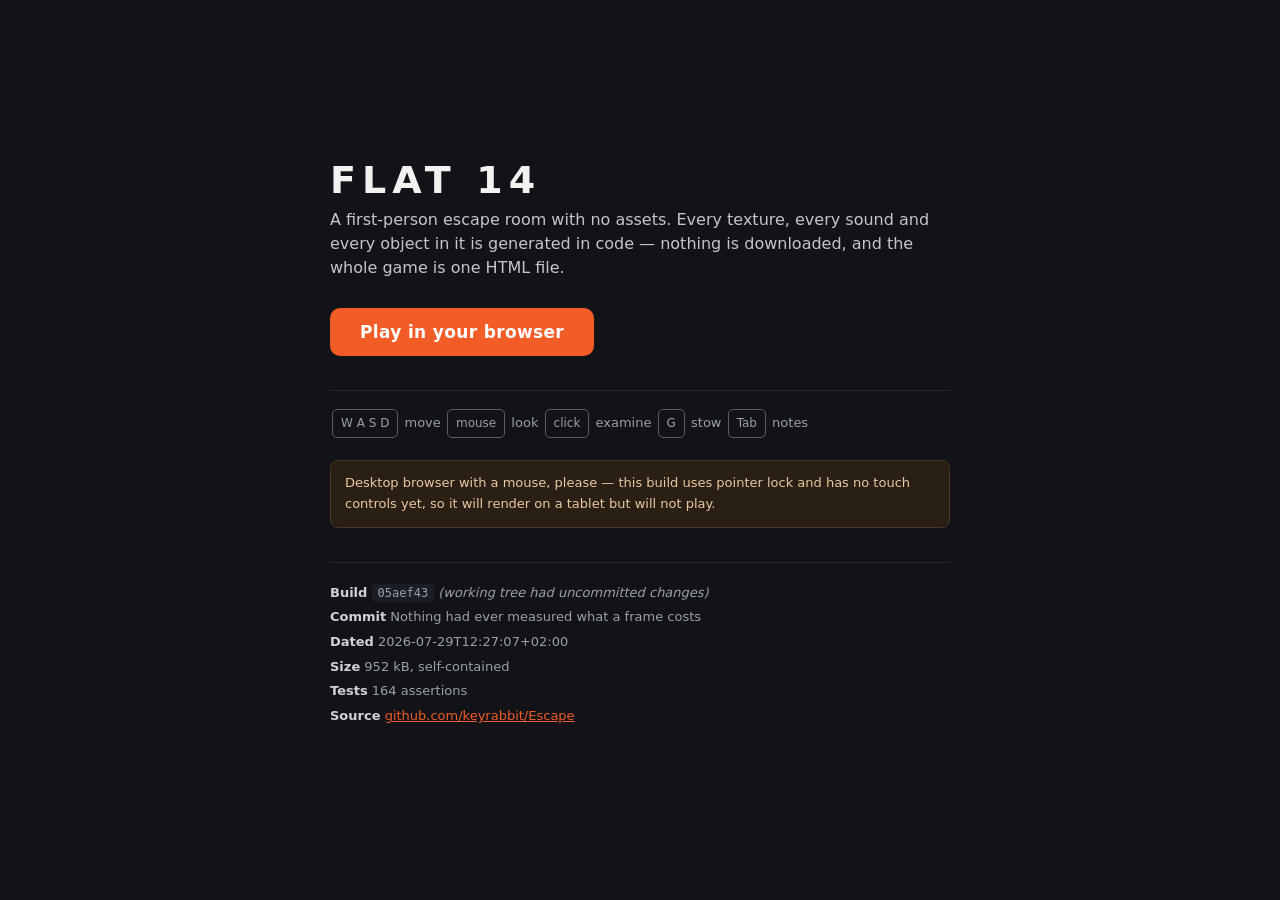
==== index.html @ 25edf8a8 "Flat 14 demo at 05aef43 - Nothing had ever measured what a frame costs" ====
<!DOCTYPE html>
<html lang="en">
<head>
<meta charset="utf-8">
<meta name="viewport" content="width=device-width,initial-scale=1">
<title>Flat 14 — playable demo</title>
<style>
  *{box-sizing:border-box}
  body{margin:0;min-height:100vh;background:#111318;color:#f2f2f0;
    font-family:"Segoe UI",Inter,system-ui,-apple-system,sans-serif;
    display:flex;align-items:center;justify-content:center;padding:32px}
  main{max-width:620px;width:100%}
  h1{font-size:38px;letter-spacing:.16em;font-weight:600;margin:0 0 6px}
  .sub{color:#c3c6cb;font-size:16px;margin:0 0 28px;line-height:1.5}
  a.play{display:inline-block;background:#f25c26;color:#fff;text-decoration:none;
    font-weight:600;font-size:17px;padding:14px 30px;border-radius:10px;
    letter-spacing:.02em}
  a.play:hover{background:#ff6d38}
  .meta{margin-top:34px;border-top:1px solid #262a31;padding-top:18px;
    font-size:13px;color:#9aa0a8;line-height:1.9}
  .meta b{color:#cfd2d6;font-weight:600}
  code{background:#1a1d23;padding:2px 6px;border-radius:4px;font-size:12px}
  .k{display:inline-block;padding:2px 8px;border-radius:5px;border:1px solid #5a6068;
    margin:0 2px;font-size:12px}
  .warn{margin-top:22px;padding:12px 14px;border-radius:8px;background:#2a1f14;
    border:1px solid #4a3520;color:#e8c9a0;font-size:13px;line-height:1.6}
</style>
</head>
<body>
<main>
  <h1>FLAT 14</h1>
  <p class="sub">A first-person escape room with no assets. Every texture, every
  sound and every object in it is generated in code — nothing is downloaded, and
  the whole game is one HTML file.</p>

  <a class="play" href="play/">Play in your browser</a>

  <p class="meta">
    <span class="k">W A S D</span> move
    <span class="k">mouse</span> look
    <span class="k">click</span> examine
    <span class="k">G</span> stow
    <span class="k">Tab</span> notes
  </p>

  <div class="warn">
    Desktop browser with a mouse, please — this build uses pointer lock and has
    no touch controls yet, so it will render on a tablet but will not play.
  </div>

  <p class="meta">
    <b>Build</b> <code>05aef43</code> <em>(working tree had uncommitted changes)</em><br>
    <b>Commit</b> Nothing had ever measured what a frame costs<br>
    <b>Dated</b> 2026-07-29T12:27:07+02:00<br>
    <b>Size</b> 952 kB, self-contained<br><b>Tests</b> 164 assertions<br>
    <b>Source</b> <a href="https://github.com/keyrabbit/Escape" style="color:#f25c26">github.com/keyrabbit/Escape</a>
  </p>
</main>
</body>
</html>
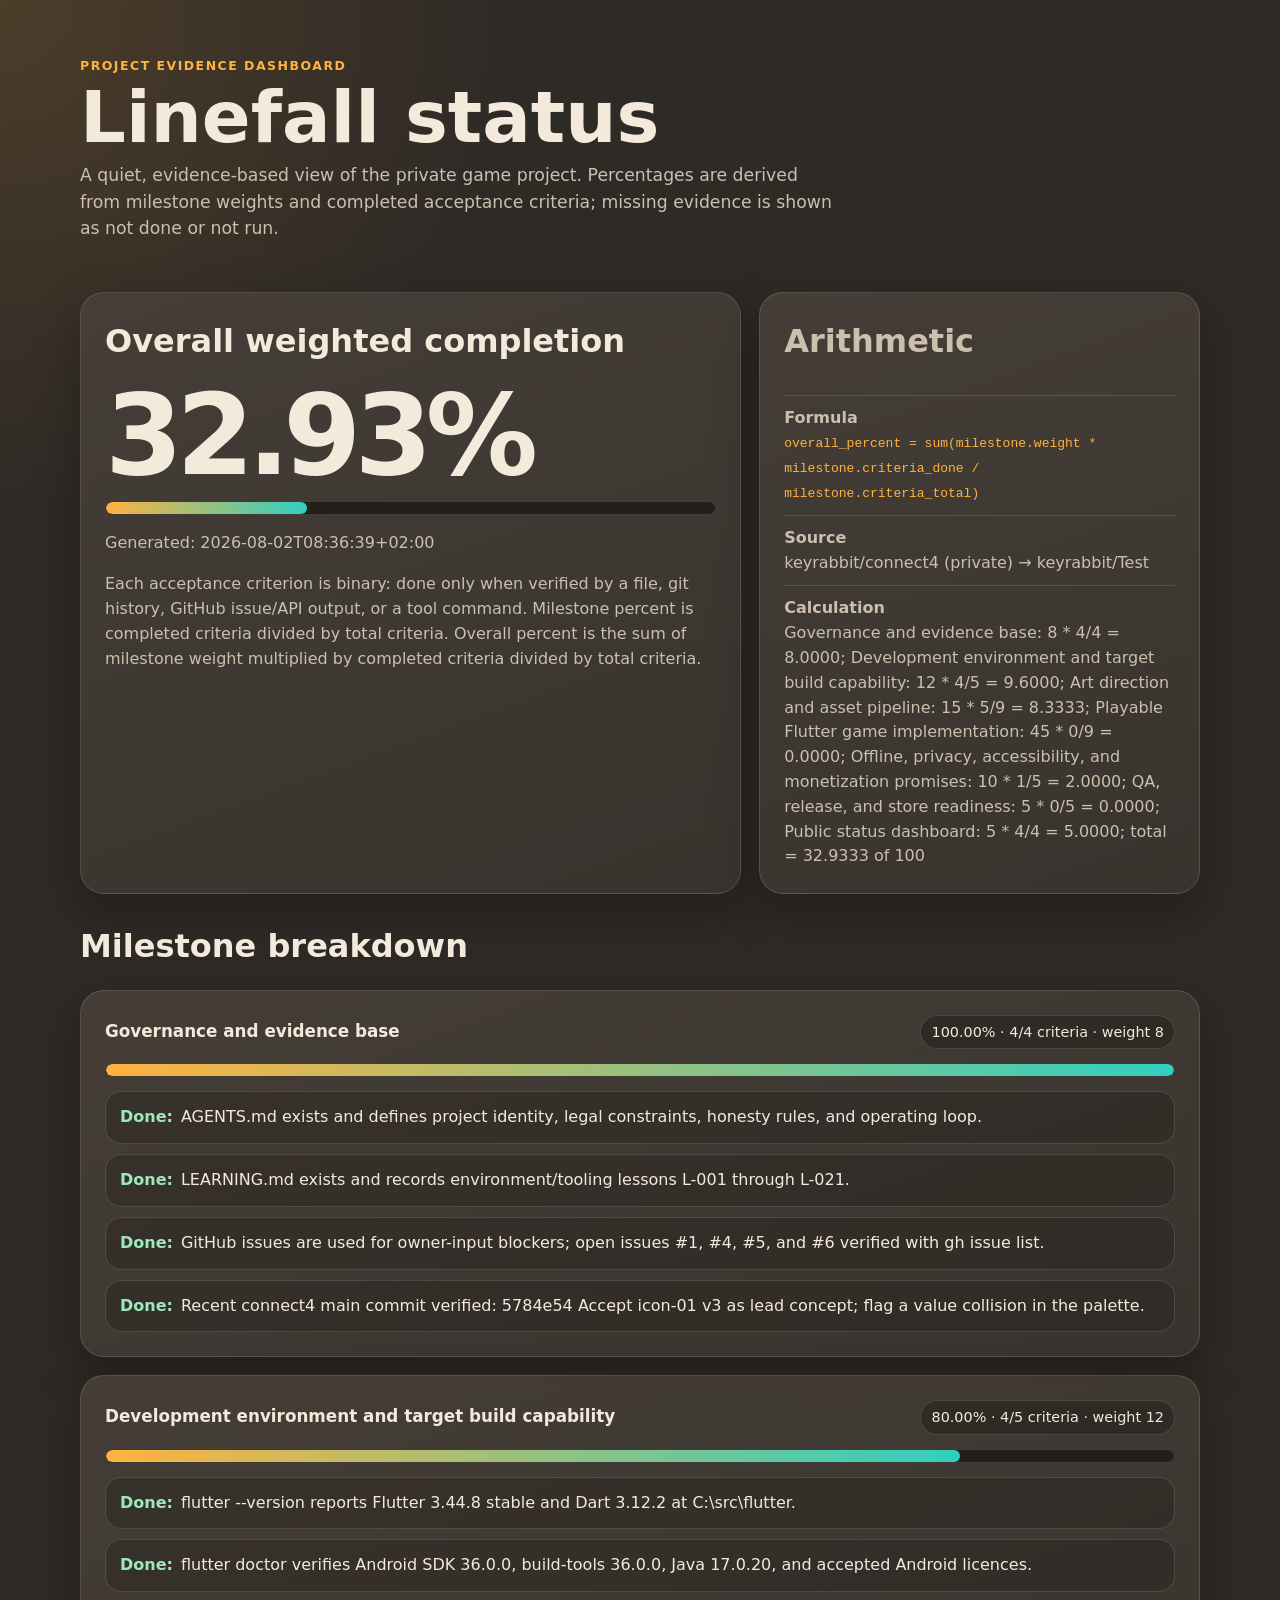
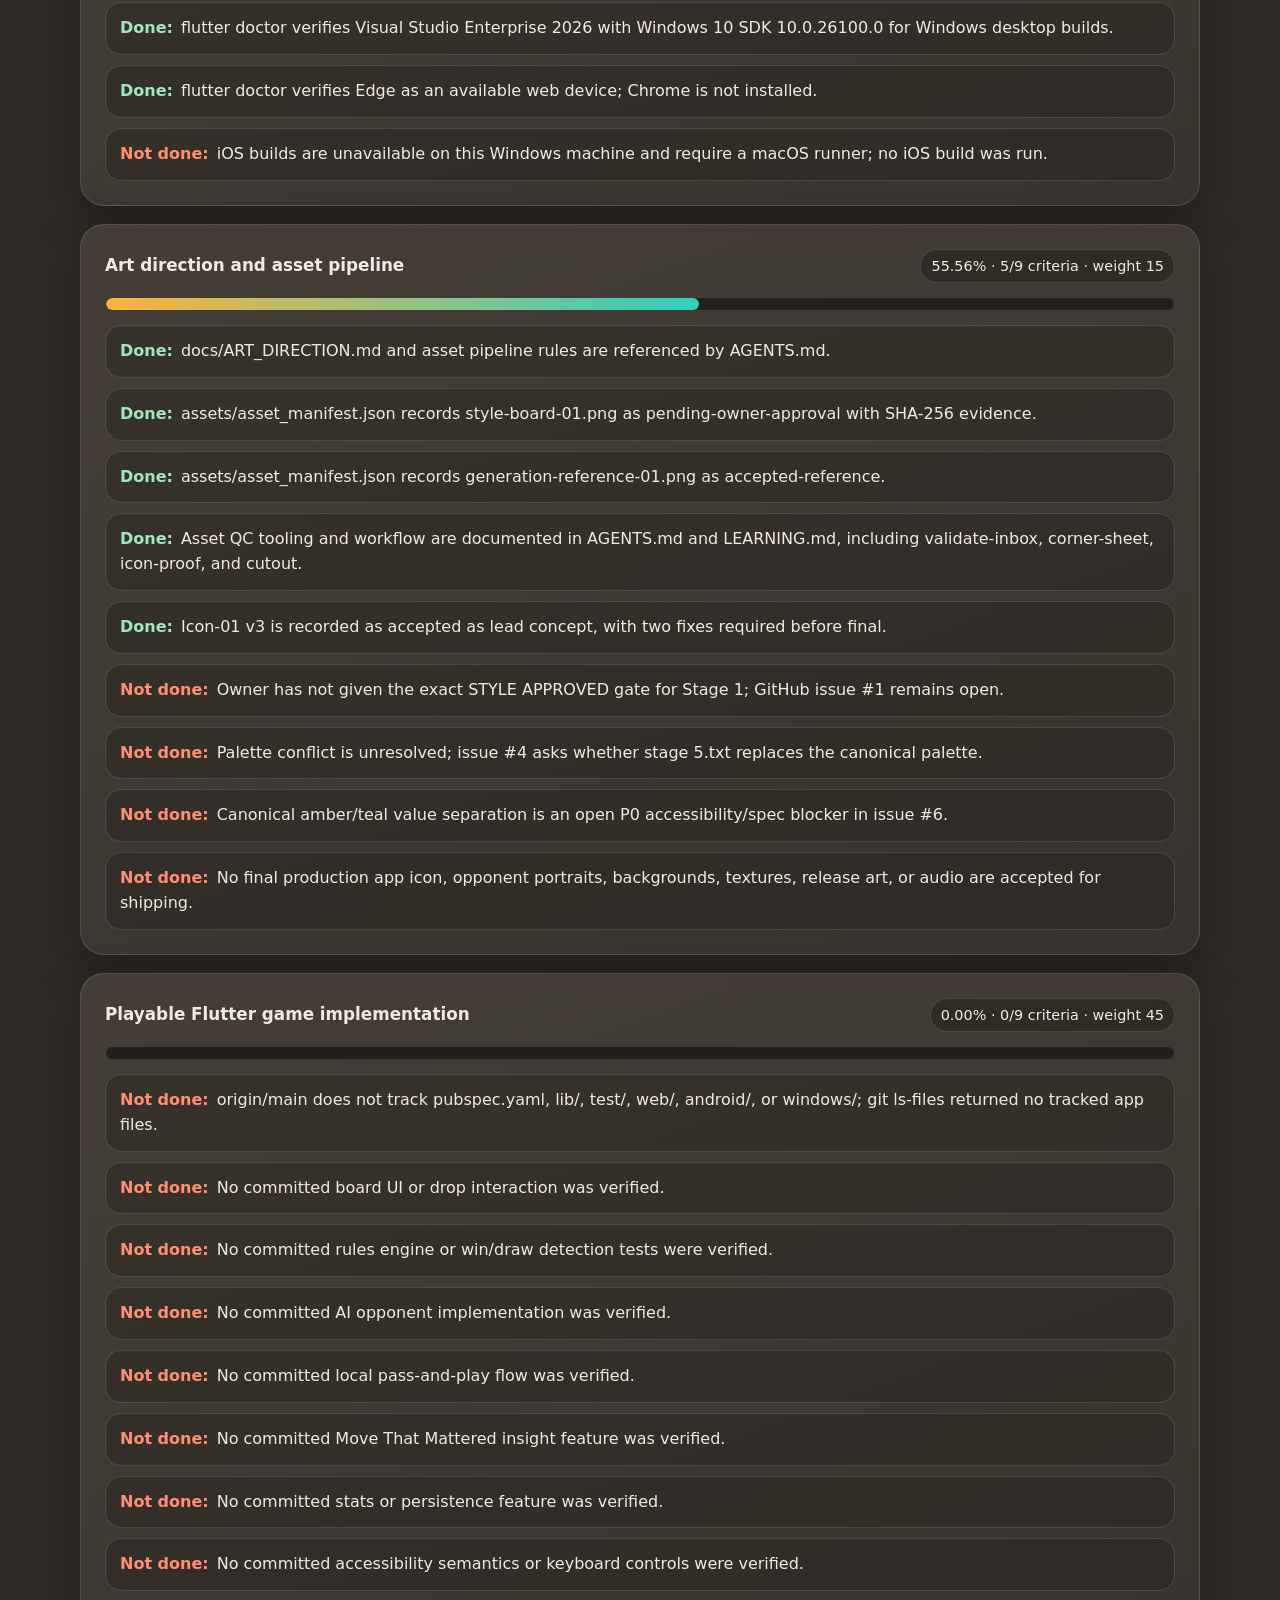
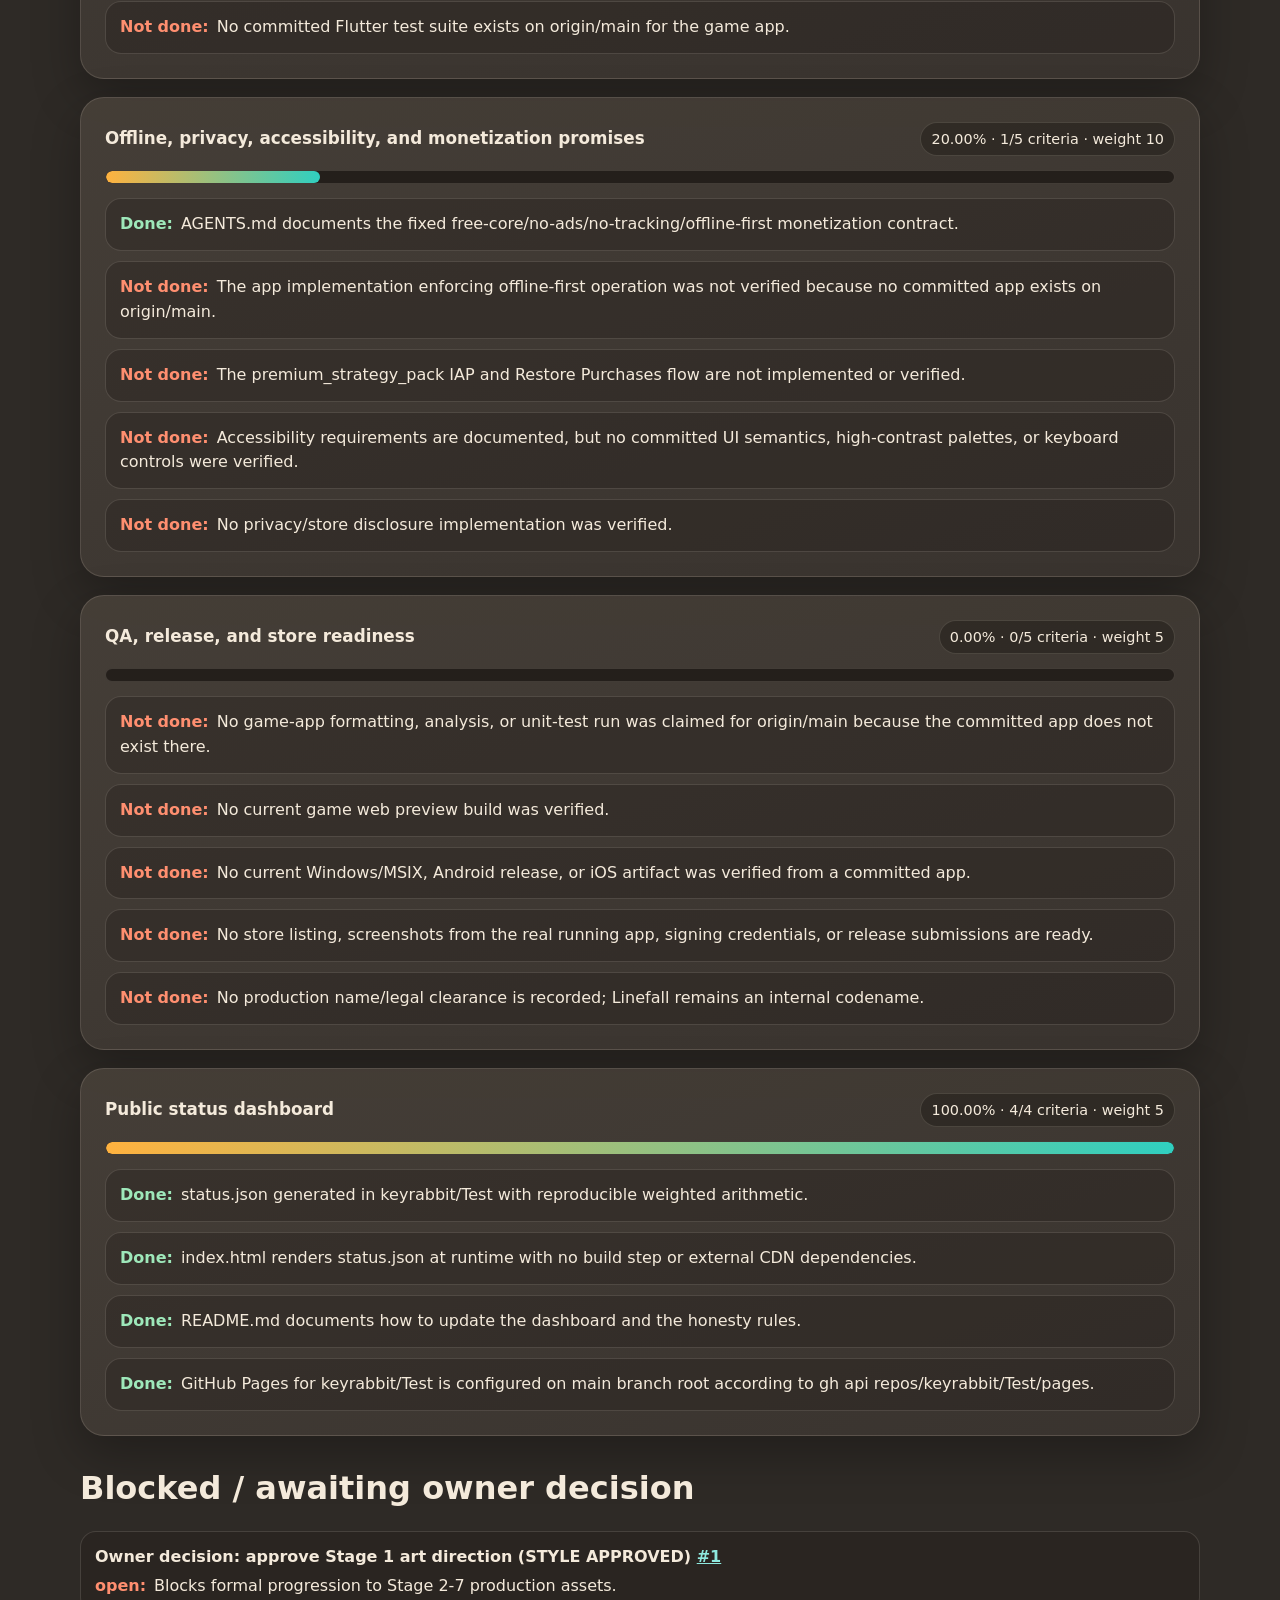
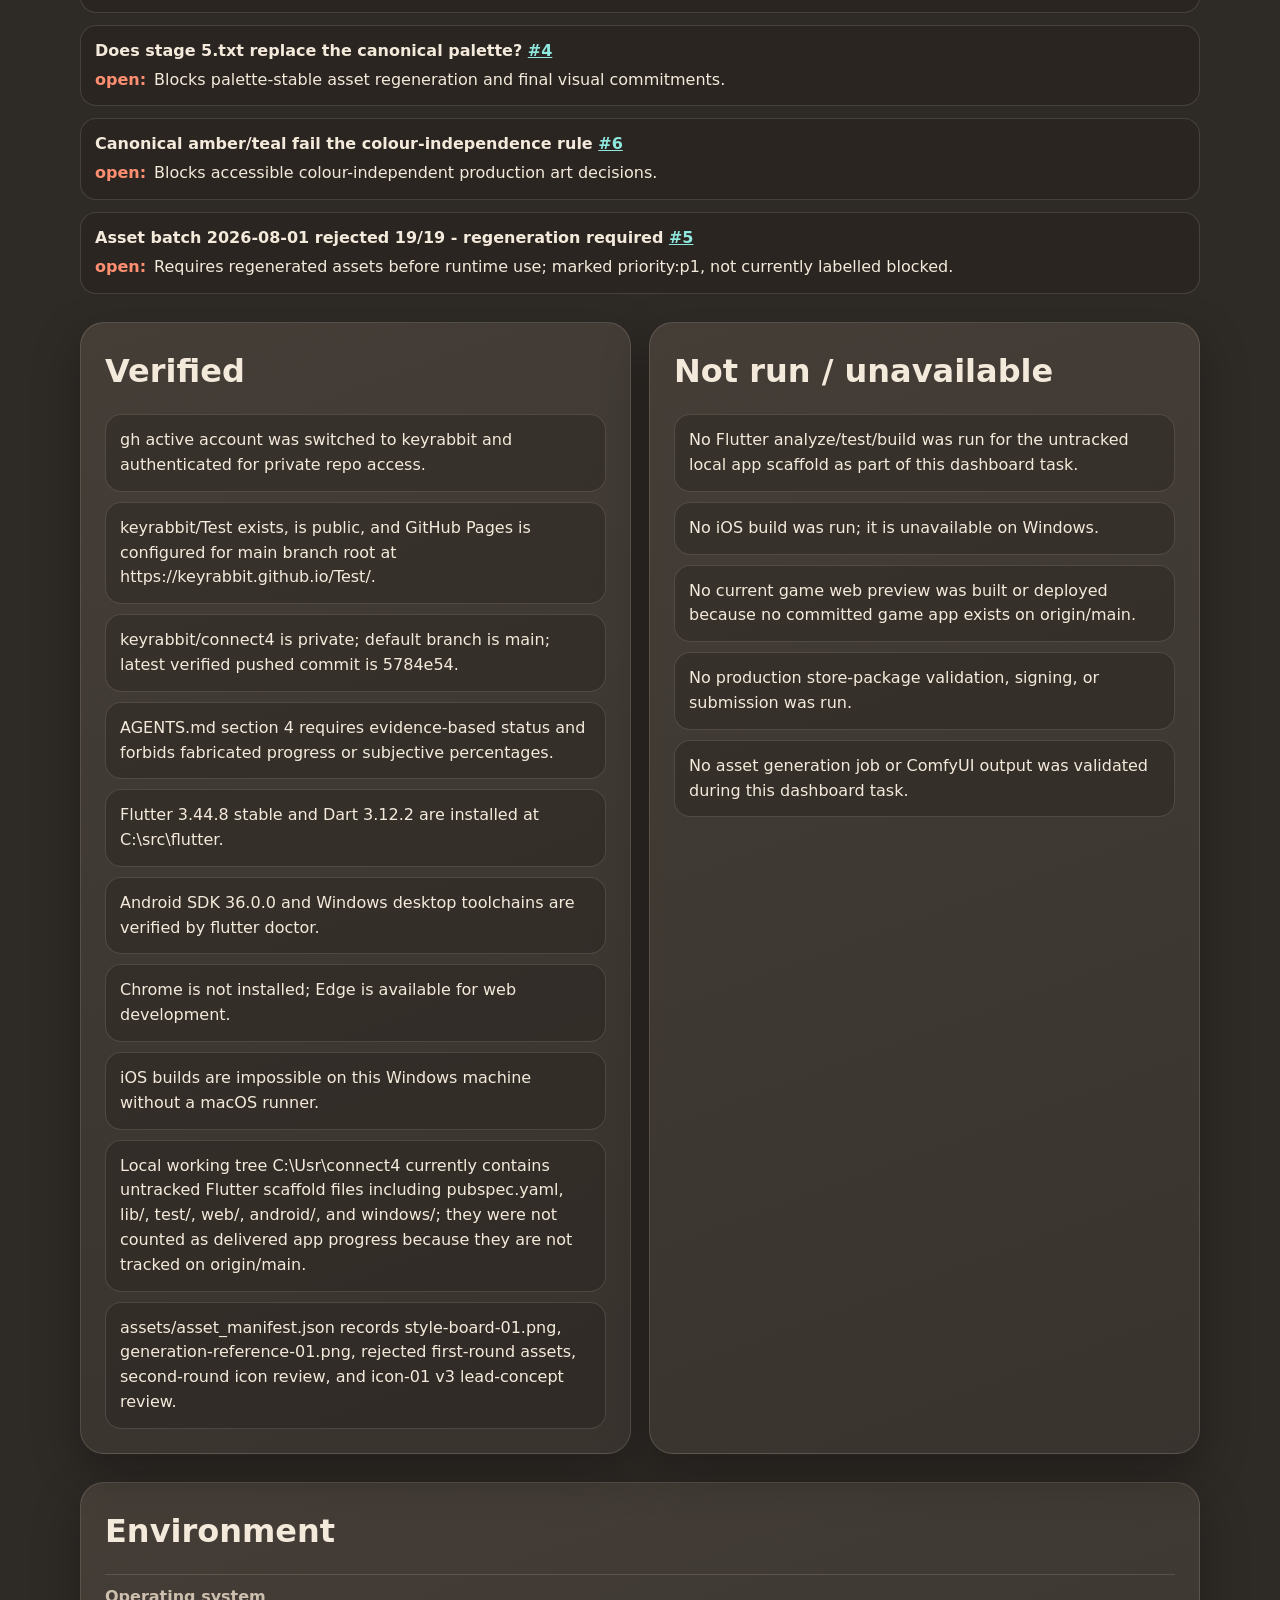
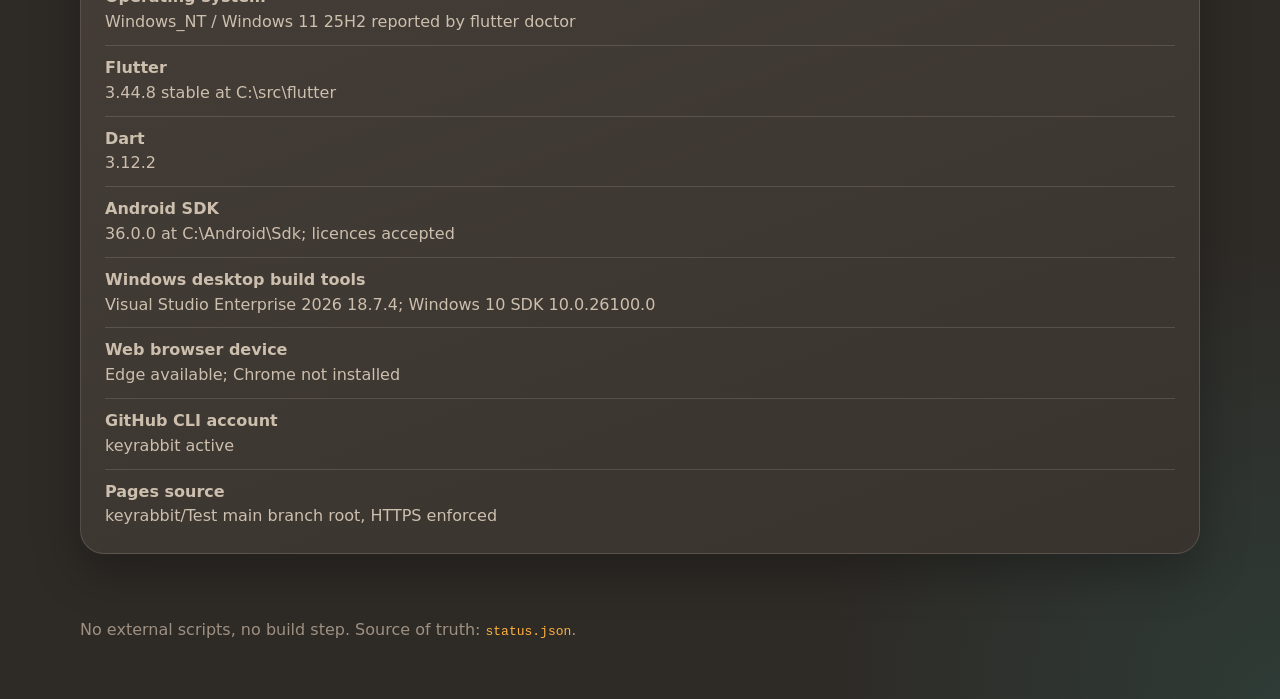
==== commit 57015e5e: "Publish Linefall status dashboard Co-authored-by: Copilot <223556219+Copilot@users.noreply.github.co" ====
--- a/index.html
+++ b/index.html
@@ -1,60 +1,230 @@
-<!DOCTYPE html>
+<!doctype html>
 <html lang="en">
 <head>
-<meta charset="utf-8">
-<meta name="viewport" content="width=device-width,initial-scale=1">
-<title>Flat 14 — playable demo</title>
-<style>
-  *{box-sizing:border-box}
-  body{margin:0;min-height:100vh;background:#111318;color:#f2f2f0;
-    font-family:"Segoe UI",Inter,system-ui,-apple-system,sans-serif;
-    display:flex;align-items:center;justify-content:center;padding:32px}
-  main{max-width:620px;width:100%}
-  h1{font-size:38px;letter-spacing:.16em;font-weight:600;margin:0 0 6px}
-  .sub{color:#c3c6cb;font-size:16px;margin:0 0 28px;line-height:1.5}
-  a.play{display:inline-block;background:#f25c26;color:#fff;text-decoration:none;
-    font-weight:600;font-size:17px;padding:14px 30px;border-radius:10px;
-    letter-spacing:.02em}
-  a.play:hover{background:#ff6d38}
-  .meta{margin-top:34px;border-top:1px solid #262a31;padding-top:18px;
-    font-size:13px;color:#9aa0a8;line-height:1.9}
-  .meta b{color:#cfd2d6;font-weight:600}
-  code{background:#1a1d23;padding:2px 6px;border-radius:4px;font-size:12px}
-  .k{display:inline-block;padding:2px 8px;border-radius:5px;border:1px solid #5a6068;
-    margin:0 2px;font-size:12px}
-  .warn{margin-top:22px;padding:12px 14px;border-radius:8px;background:#2a1f14;
-    border:1px solid #4a3520;color:#e8c9a0;font-size:13px;line-height:1.6}
-</style>
+  <meta charset="utf-8">
+  <meta name="viewport" content="width=device-width, initial-scale=1">
+  <title>Linefall project status</title>
+  <style>
+    :root {
+      color-scheme: dark;
+      --bg: #2e2a26;
+      --panel: #3a342f;
+      --panel-2: #463f38;
+      --text: #f4eadb;
+      --muted: #cdbfae;
+      --dim: #9e9082;
+      --amber: #ffb23f;
+      --teal: #30cfc0;
+      --danger: #ff8f70;
+      --line: rgba(244, 234, 219, 0.14);
+      --shadow: rgba(0, 0, 0, 0.28);
+      font-family: "Segoe UI", system-ui, -apple-system, BlinkMacSystemFont, sans-serif;
+    }
+    * { box-sizing: border-box; }
+    body {
+      margin: 0;
+      min-height: 100vh;
+      background:
+        radial-gradient(circle at top left, rgba(255,178,63,0.14), transparent 32rem),
+        radial-gradient(circle at bottom right, rgba(48,207,192,0.10), transparent 30rem),
+        var(--bg);
+      color: var(--text);
+      line-height: 1.55;
+    }
+    a { color: #8ee8de; }
+    header, main, footer { width: min(1120px, calc(100% - 32px)); margin: 0 auto; }
+    header { padding: 56px 0 28px; }
+    .eyebrow { color: var(--amber); text-transform: uppercase; letter-spacing: .12em; font-size: .78rem; font-weight: 700; }
+    h1 { margin: 8px 0 10px; font-size: clamp(2.2rem, 6vw, 4.5rem); line-height: .95; }
+    h2 { margin: 0 0 18px; font-size: clamp(1.35rem, 3vw, 2rem); }
+    h3 { margin: 0; font-size: 1.05rem; }
+    p { margin: 0; }
+    .lede { max-width: 760px; color: var(--muted); font-size: 1.08rem; }
+    .grid { display: grid; gap: 18px; }
+    .summary { grid-template-columns: minmax(0, 1.2fr) minmax(280px, .8fr); align-items: stretch; margin: 22px 0; }
+    .card {
+      background: linear-gradient(160deg, rgba(70,63,56,.95), rgba(58,52,47,.95));
+      border: 1px solid var(--line);
+      border-radius: 24px;
+      padding: 24px;
+      box-shadow: 0 18px 48px var(--shadow);
+    }
+    .overall { display: flex; flex-direction: column; gap: 16px; }
+    .big-number { font-size: clamp(3rem, 11vw, 7rem); line-height: .9; font-weight: 800; letter-spacing: -0.06em; }
+    .stamp, .note, .meta { color: var(--muted); }
+    .meta { display: grid; gap: 10px; }
+    .meta div { border-top: 1px solid var(--line); padding-top: 10px; }
+    .progress-shell {
+      height: 14px;
+      border-radius: 999px;
+      border: 1px solid var(--line);
+      background: #241f1b;
+      overflow: hidden;
+    }
+    .progress-fill {
+      height: 100%;
+      width: 0;
+      background: linear-gradient(90deg, var(--amber), var(--teal));
+      border-radius: inherit;
+      transition: width .4s ease;
+    }
+    section { margin: 28px 0; }
+    .milestone { display: grid; gap: 14px; }
+    .milestone-head { display: flex; gap: 14px; justify-content: space-between; align-items: baseline; }
+    .pill {
+      display: inline-flex;
+      align-items: center;
+      gap: 8px;
+      border: 1px solid var(--line);
+      border-radius: 999px;
+      padding: 5px 10px;
+      color: var(--text);
+      background: rgba(36,31,27,.55);
+      white-space: nowrap;
+      font-size: .9rem;
+    }
+    .criteria { list-style: none; padding: 0; margin: 0; display: grid; gap: 10px; }
+    .criteria li, .fact-list li, .blocker {
+      border: 1px solid var(--line);
+      background: rgba(36,31,27,.35);
+      border-radius: 16px;
+      padding: 13px 14px;
+    }
+    .status-label { font-weight: 700; margin-right: 8px; }
+    .done { color: #9ee8ba; }
+    .not-done { color: var(--danger); }
+    .two-col { grid-template-columns: repeat(2, minmax(0, 1fr)); }
+    .fact-list { list-style: none; padding: 0; margin: 0; display: grid; gap: 10px; }
+    .blockers { display: grid; gap: 12px; }
+    .blocker strong { display: block; margin-bottom: 4px; }
+    .error {
+      border: 2px solid var(--danger);
+      background: rgba(255,143,112,.10);
+    }
+    footer { color: var(--dim); padding: 36px 0 56px; }
+    code { color: var(--amber); }
+    @media (max-width: 780px) {
+      .summary, .two-col { grid-template-columns: 1fr; }
+      header { padding-top: 34px; }
+      .card { padding: 19px; border-radius: 20px; }
+      .milestone-head { flex-direction: column; gap: 8px; }
+    }
+  </style>
 </head>
 <body>
-<main>
-  <h1>FLAT 14</h1>
-  <p class="sub">A first-person escape room with no assets. Every texture, every
-  sound and every object in it is generated in code — nothing is downloaded, and
-  the whole game is one HTML file.</p>
-
-  <a class="play" href="play/">Play in your browser</a>
-
-  <p class="meta">
-    <span class="k">W A S D</span> move
-    <span class="k">mouse</span> look
-    <span class="k">click</span> examine
-    <span class="k">G</span> stow
-    <span class="k">Tab</span> notes
-  </p>
-
-  <div class="warn">
-    Desktop browser with a mouse, please — this build uses pointer lock and has
-    no touch controls yet, so it will render on a tablet but will not play.
-  </div>
-
-  <p class="meta">
-    <b>Build</b> <code>05aef43</code> <em>(working tree had uncommitted changes)</em><br>
-    <b>Commit</b> Nothing had ever measured what a frame costs<br>
-    <b>Dated</b> 2026-07-29T12:27:07+02:00<br>
-    <b>Size</b> 952 kB, self-contained<br><b>Tests</b> 164 assertions<br>
-    <b>Source</b> <a href="https://github.com/keyrabbit/Escape" style="color:#f25c26">github.com/keyrabbit/Escape</a>
-  </p>
-</main>
+  <header>
+    <p class="eyebrow">Project evidence dashboard</p>
+    <h1>Linefall status</h1>
+    <p class="lede">A quiet, evidence-based view of the private game project. Percentages are derived from milestone weights and completed acceptance criteria; missing evidence is shown as not done or not run.</p>
+  </header>
+
+  <main id="app" aria-live="polite">
+    <section class="card">
+      <h2>Loading status.json…</h2>
+      <p class="stamp">If this message remains, the dashboard could not read its source data.</p>
+    </section>
+  </main>
+
+  <footer>
+    <p>No external scripts, no build step. Source of truth: <code>status.json</code>.</p>
+  </footer>
+
+  <script>
+    const app = document.getElementById('app');
+    const pct = value => `${Number(value).toFixed(2)}%`;
+    const esc = value => String(value ?? '').replace(/[&<>'"]/g, char => ({'&':'&amp;','<':'&lt;','>':'&gt;',"'":'&#39;','"':'&quot;'}[char]));
+    const link = item => item.url ? `<a href="${esc(item.url)}">${esc(item.issue || item.url)}</a>` : esc(item.issue || '');
+
+    function progress(value, label) {
+      const safe = Math.max(0, Math.min(100, Number(value) || 0));
+      return `<div class="progress-shell" role="progressbar" aria-label="${esc(label)}" aria-valuemin="0" aria-valuemax="100" aria-valuenow="${safe.toFixed(2)}"><div class="progress-fill" style="width:${safe}%"></div></div>`;
+    }
+
+    function renderList(items, emptyText) {
+      if (!items || items.length === 0) return `<p class="note">${esc(emptyText)}</p>`;
+      return `<ul class="fact-list">${items.map(item => `<li>${esc(item)}</li>`).join('')}</ul>`;
+    }
+
+    function render(data) {
+      document.title = `Linefall status — ${pct(data.overall_percent_complete)}`;
+      const milestones = (data.milestones || []).map(m => `
+        <article class="card milestone">
+          <div class="milestone-head">
+            <h3>${esc(m.name)}</h3>
+            <span class="pill">${pct(m.percent_complete)} · ${esc(m.criteria_done)}/${esc(m.criteria_total)} criteria · weight ${esc(m.weight)}</span>
+          </div>
+          ${progress(m.percent_complete, `${m.name} completion`)}
+          <ul class="criteria">
+            ${(m.acceptance_criteria || []).map(c => `
+              <li>
+                <span class="status-label ${c.done ? 'done' : 'not-done'}">${c.done ? 'Done' : 'Not done'}:</span>${esc(c.evidence)}
+              </li>`).join('')}
+          </ul>
+        </article>`).join('');
+
+      const blockers = (data.blockers || []).map(b => `
+        <article class="blocker">
+          <strong>${esc(b.title)} ${link(b)}</strong>
+          <p><span class="status-label not-done">${esc(b.status || 'open')}:</span>${esc(b.impact)}</p>
+        </article>`).join('') || '<p class="note">No blockers recorded.</p>';
+
+      const environment = (data.environment || []).map(e => `<div><strong>${esc(e.name)}</strong><br>${esc(e.value)}</div>`).join('');
+
+      app.innerHTML = `
+        <section class="grid summary" aria-labelledby="overall-heading">
+          <div class="card overall">
+            <div>
+              <h2 id="overall-heading">Overall weighted completion</h2>
+              <div class="big-number">${pct(data.overall_percent_complete)}</div>
+            </div>
+            ${progress(data.overall_percent_complete, 'Overall weighted completion')}
+            <p class="stamp">Generated: <time datetime="${esc(data.generated_at)}">${esc(data.generated_at)}</time></p>
+            <p class="note">${esc(data.methodology?.summary || '')}</p>
+          </div>
+          <aside class="card meta" aria-labelledby="method-heading">
+            <h2 id="method-heading">Arithmetic</h2>
+            <div><strong>Formula</strong><br><code>${esc(data.methodology?.formula || '')}</code></div>
+            <div><strong>Source</strong><br>${esc(data.source_repository)} → ${esc(data.dashboard_repository)}</div>
+            <div><strong>Calculation</strong><br>${esc(data.methodology?.arithmetic || '')}</div>
+          </aside>
+        </section>
+
+        <section aria-labelledby="milestones-heading">
+          <h2 id="milestones-heading">Milestone breakdown</h2>
+          <div class="grid">${milestones}</div>
+        </section>
+
+        <section aria-labelledby="blockers-heading">
+          <h2 id="blockers-heading">Blocked / awaiting owner decision</h2>
+          <div class="blockers">${blockers}</div>
+        </section>
+
+        <section class="grid two-col">
+          <div class="card" aria-labelledby="verified-heading">
+            <h2 id="verified-heading">Verified</h2>
+            ${renderList(data.verified_facts, 'No verified facts recorded.')}
+          </div>
+          <div class="card" aria-labelledby="not-run-heading">
+            <h2 id="not-run-heading">Not run / unavailable</h2>
+            ${renderList(data.not_run, 'Nothing listed as not run.')}
+          </div>
+        </section>
+
+        <section class="card" aria-labelledby="environment-heading">
+          <h2 id="environment-heading">Environment</h2>
+          <div class="meta">${environment}</div>
+        </section>`;
+    }
+
+    fetch('status.json', { cache: 'no-store' })
+      .then(response => {
+        if (!response.ok) throw new Error(`HTTP ${response.status} while loading status.json`);
+        return response.json();
+      })
+      .then(render)
+      .catch(error => {
+        app.innerHTML = `<section class="card error" role="alert"><h2>Status data failed to load</h2><p>The dashboard did not render fallback numbers. Fix <code>status.json</code> or the Pages deployment.</p><p>${esc(error.message)}</p></section>`;
+      });
+  </script>
 </body>
 </html>
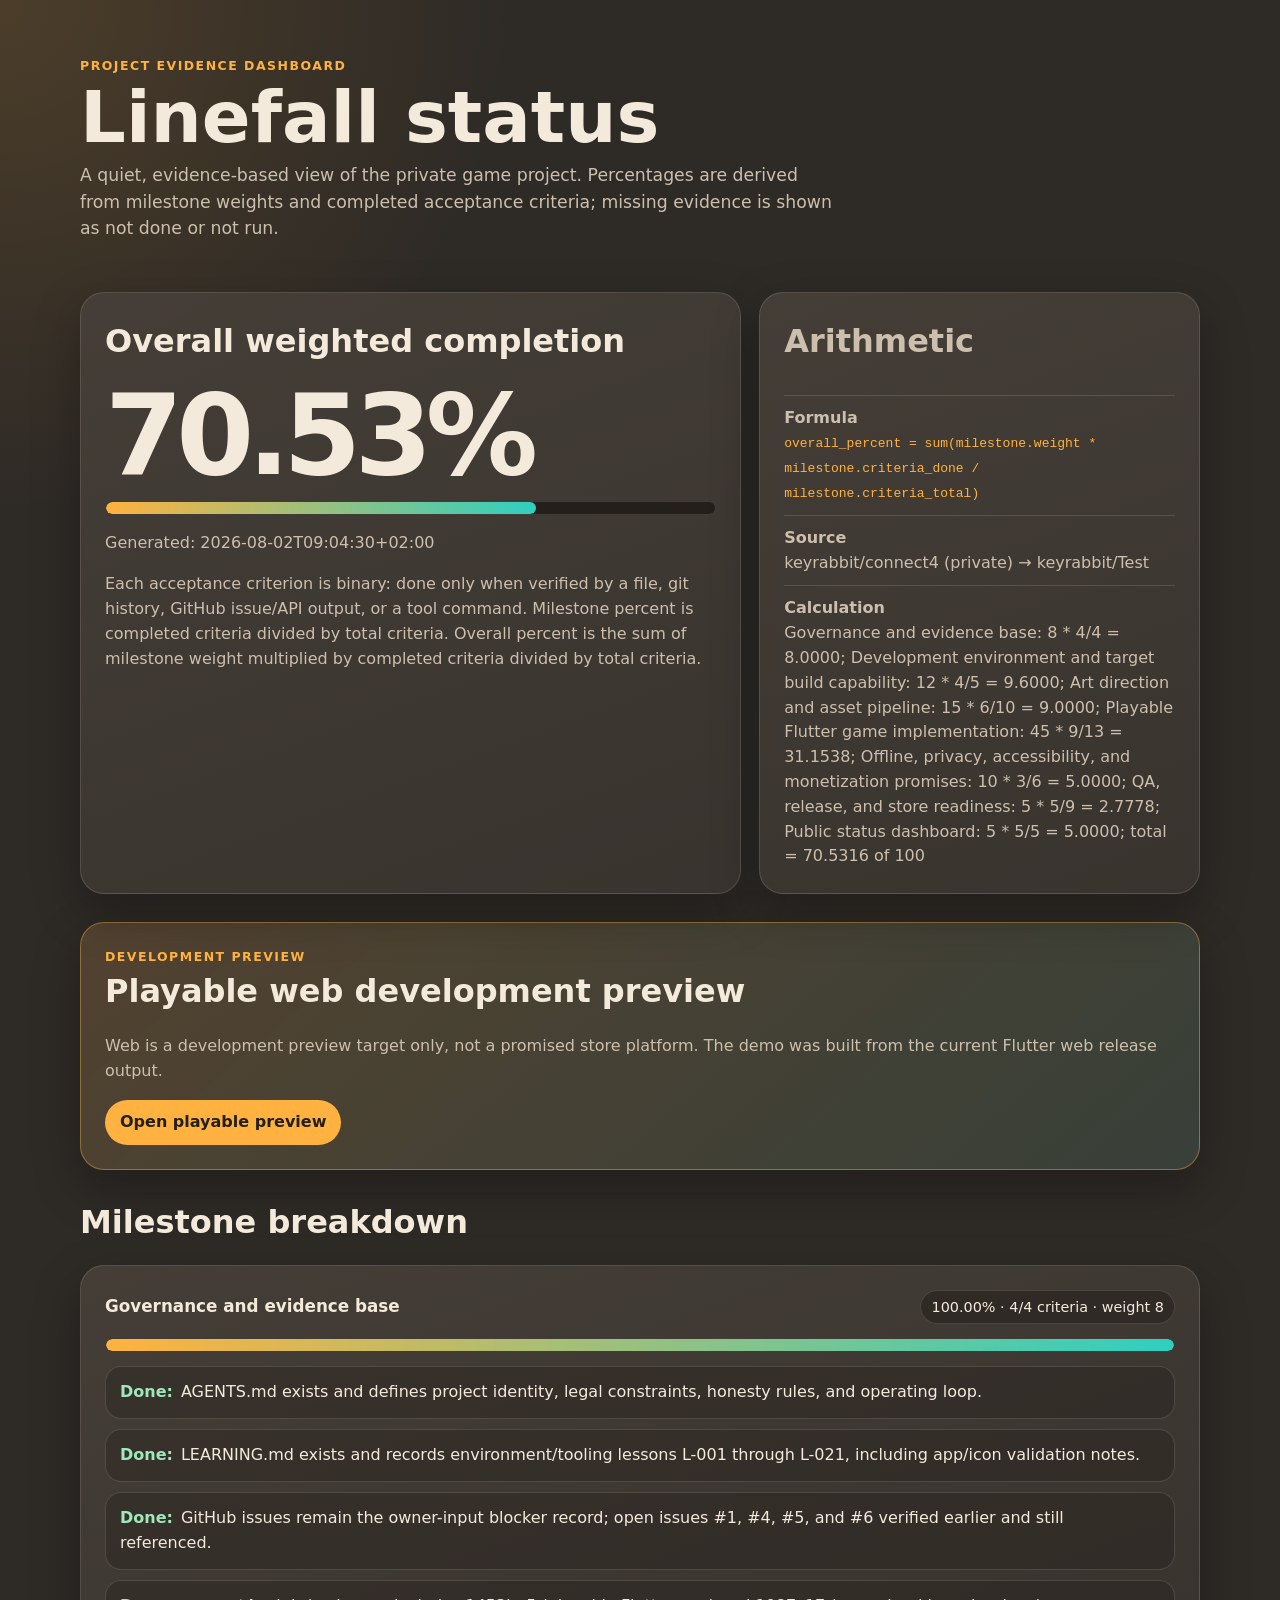
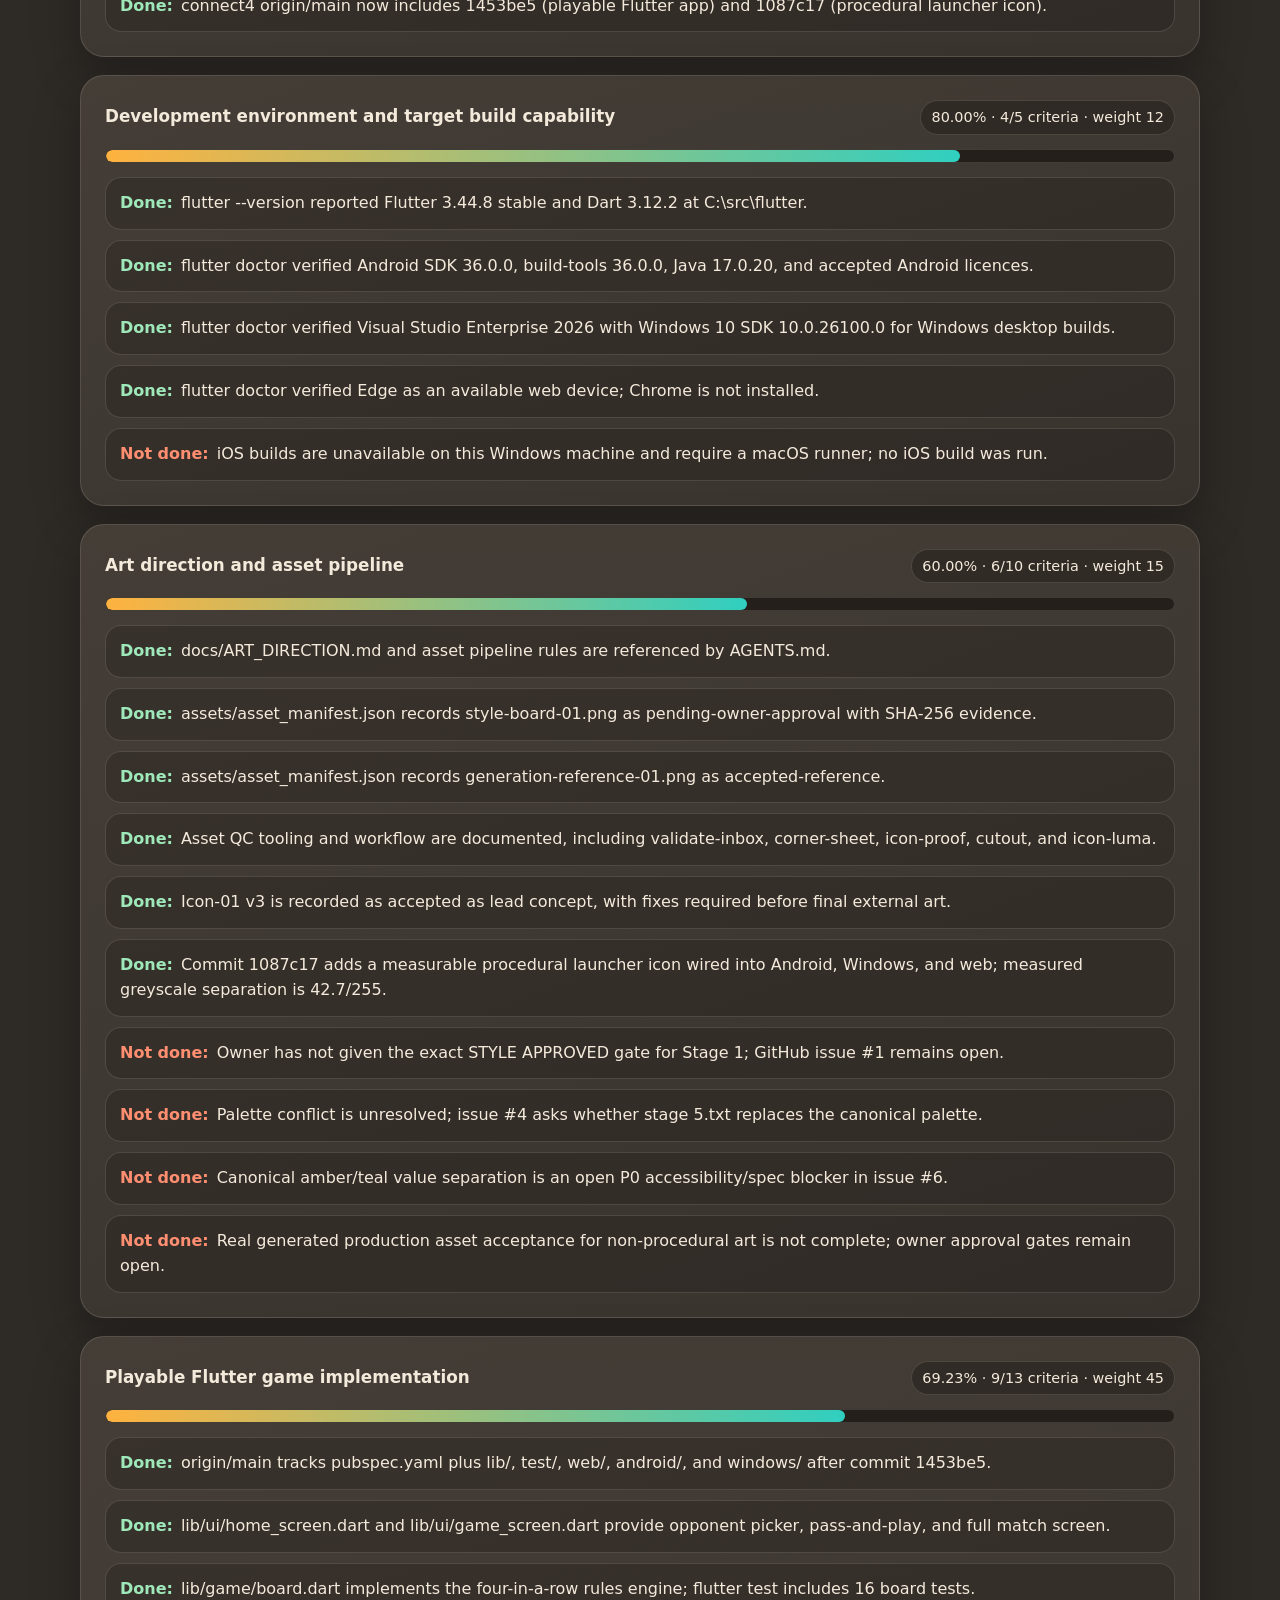
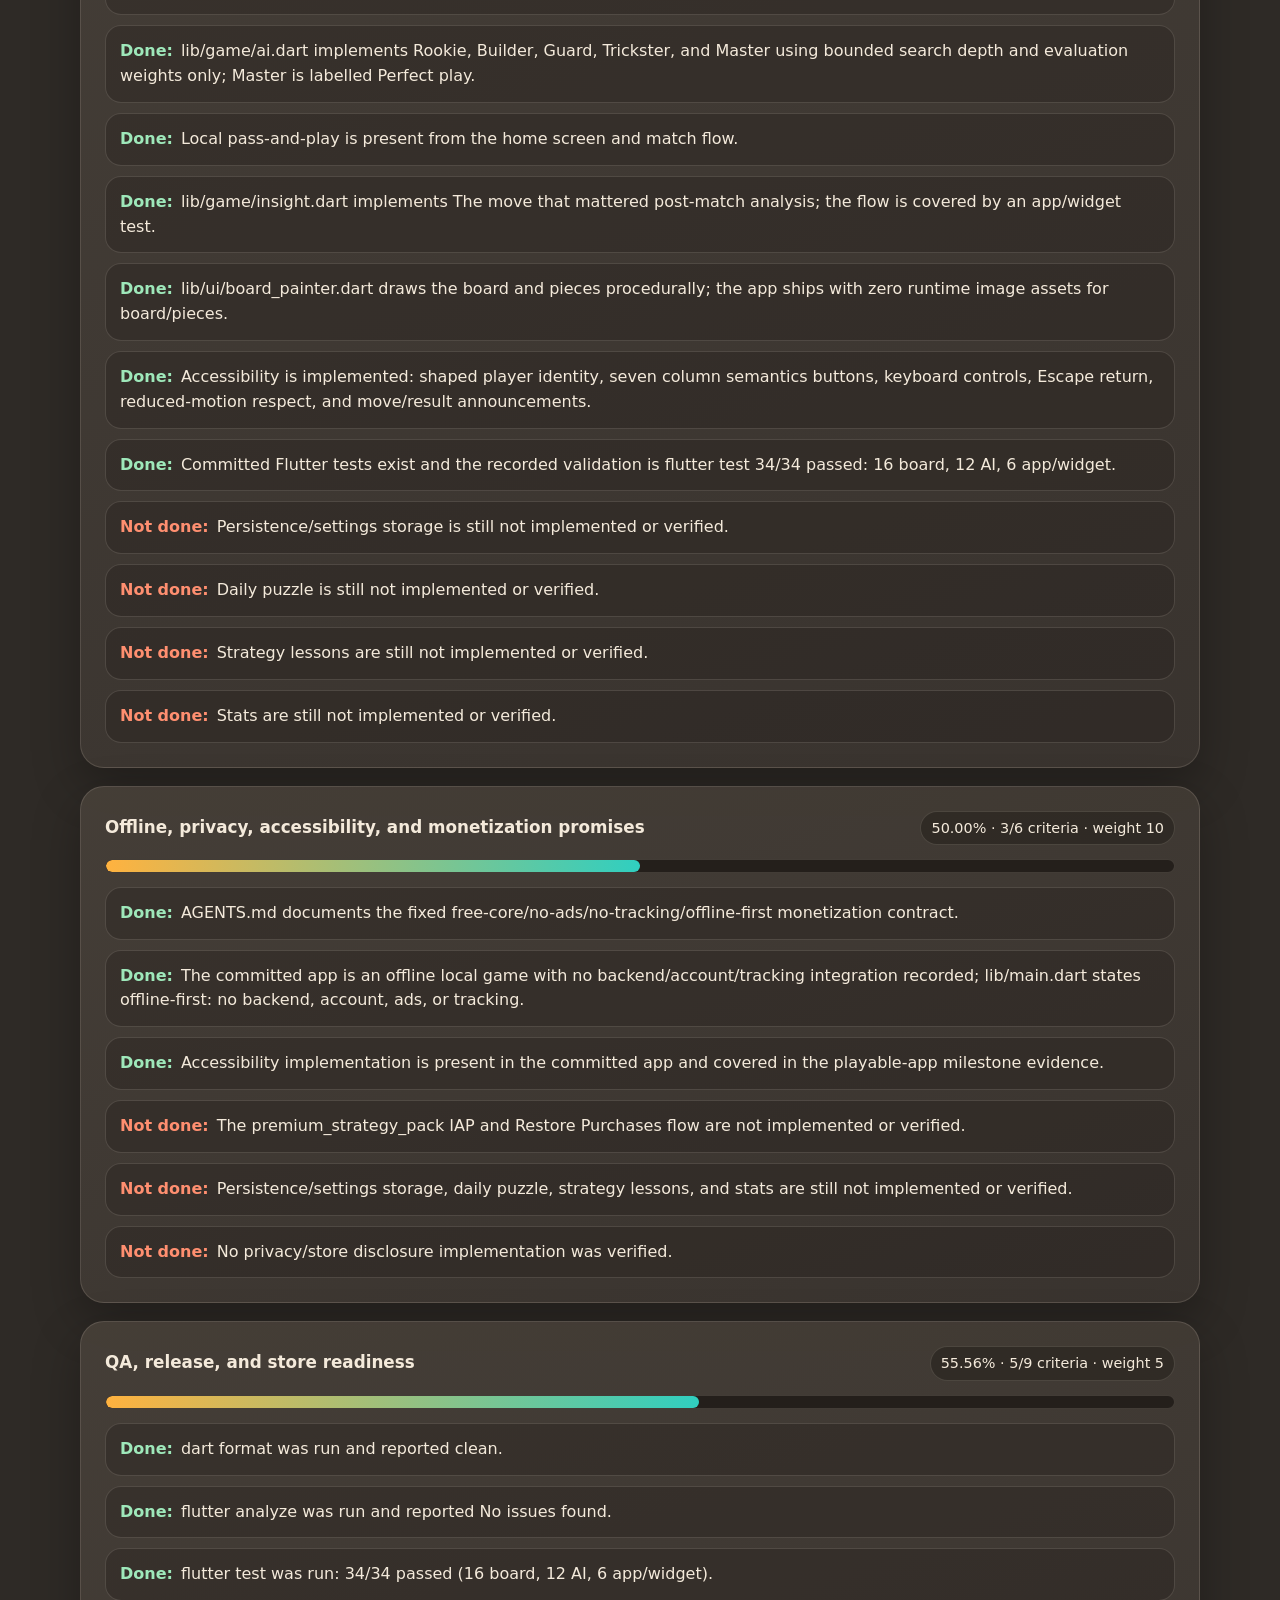
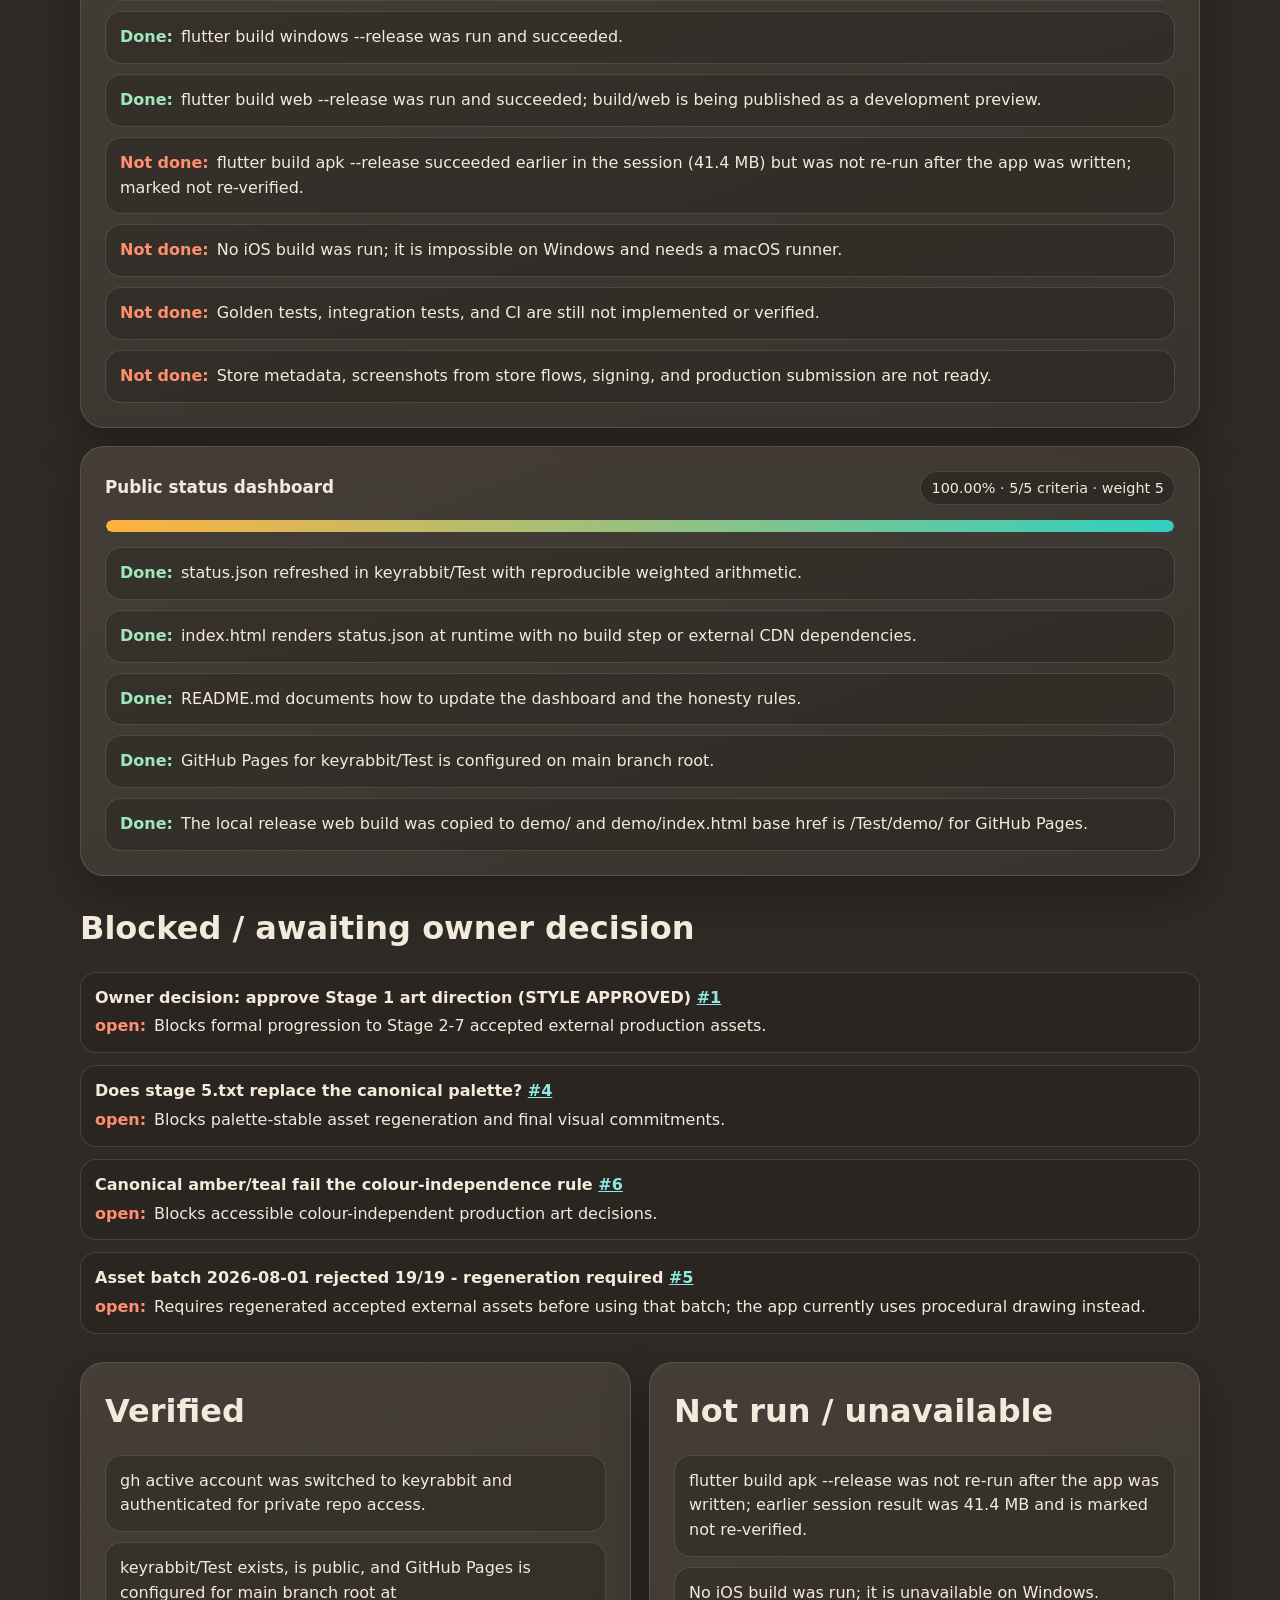
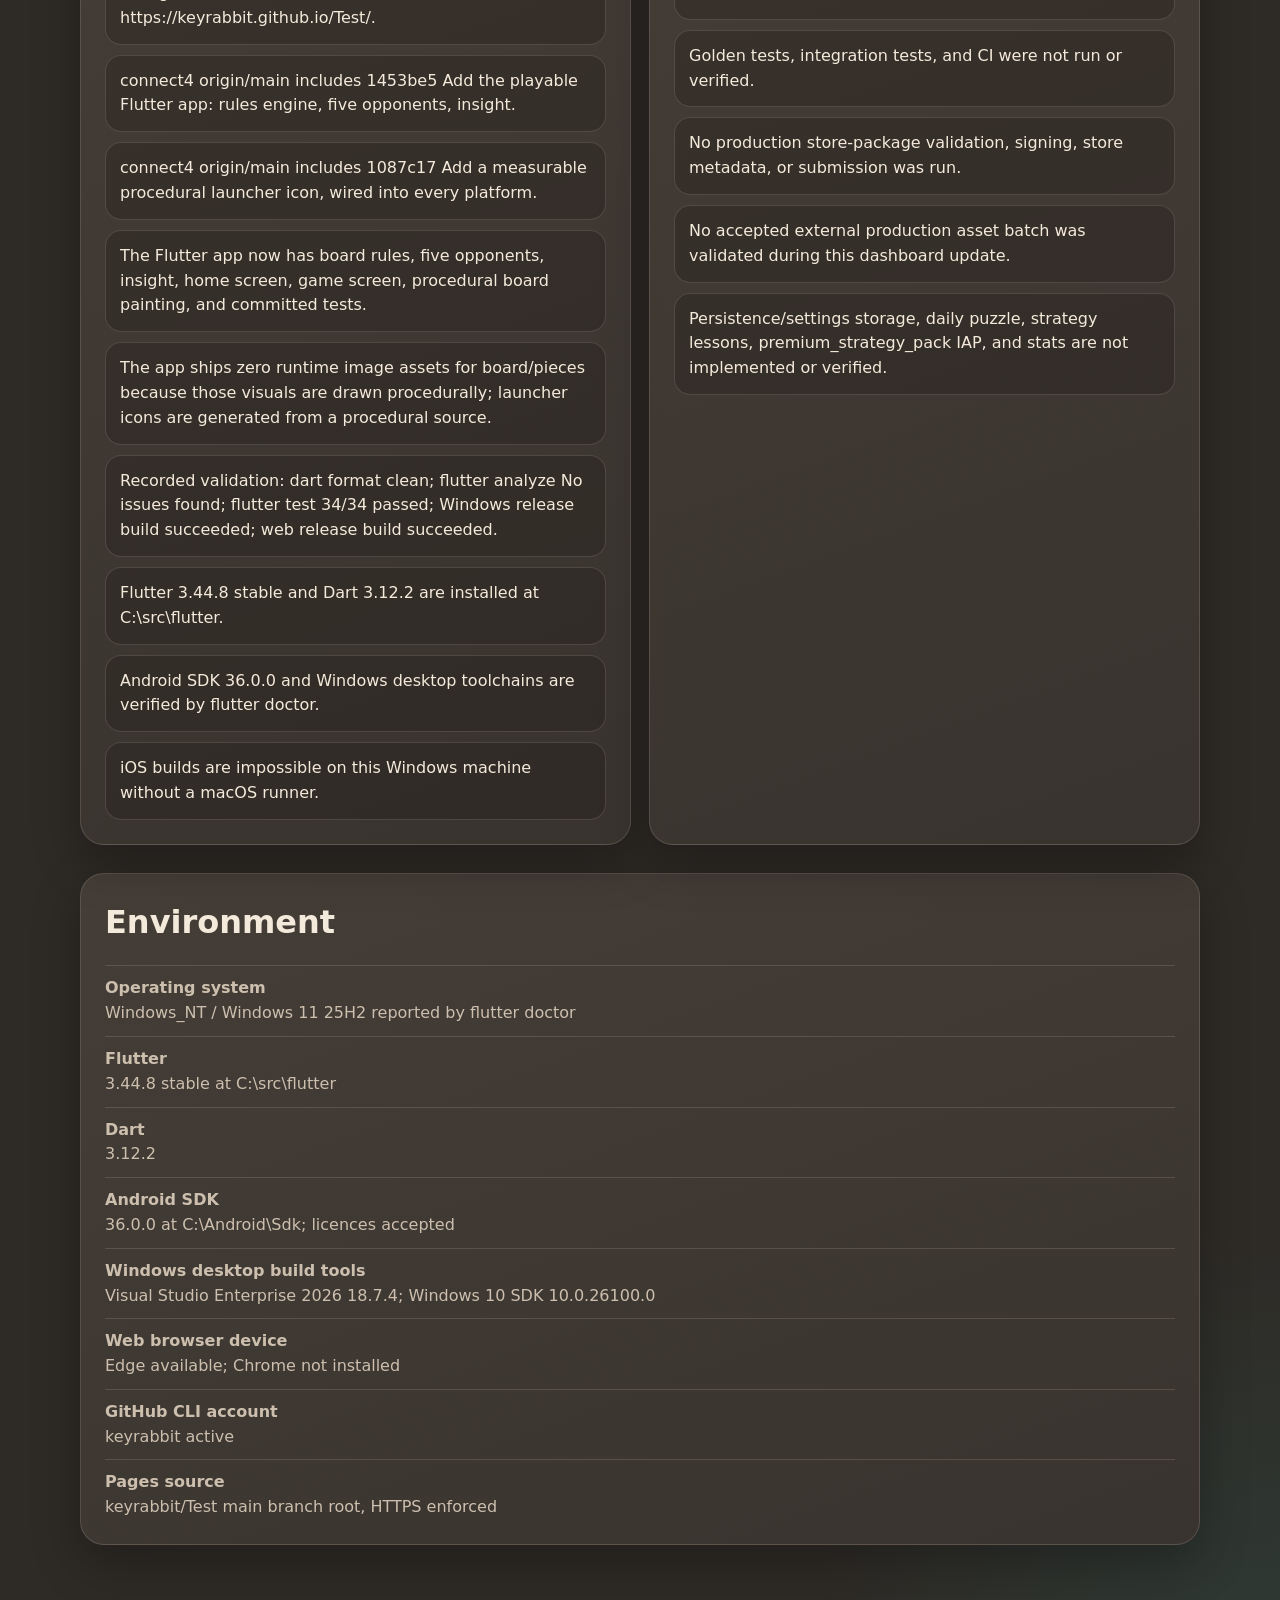
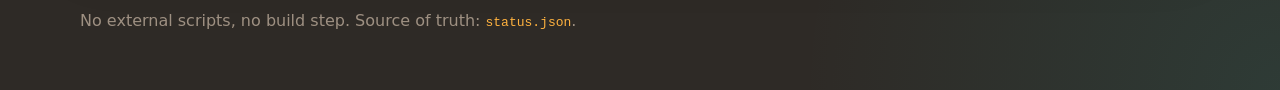
==== commit 23bae6ac: "Refresh Linefall dashboard and publish web preview Co-authored-by: Copilot <223556219+Copilot@users." ====
--- a/index.html
+++ b/index.html
@@ -52,6 +52,22 @@
     .overall { display: flex; flex-direction: column; gap: 16px; }
     .big-number { font-size: clamp(3rem, 11vw, 7rem); line-height: .9; font-weight: 800; letter-spacing: -0.06em; }
     .stamp, .note, .meta { color: var(--muted); }
+    .preview-card {
+      border-color: rgba(255,178,63,.42);
+      background: linear-gradient(140deg, rgba(255,178,63,.12), rgba(48,207,192,.08)), rgba(58,52,47,.95);
+    }
+    .preview-link {
+      display: inline-flex;
+      width: fit-content;
+      margin-top: 16px;
+      padding: 10px 15px;
+      border-radius: 999px;
+      background: var(--amber);
+      color: #241f1b;
+      font-weight: 800;
+      text-decoration: none;
+    }
+    .preview-link:focus-visible { outline: 3px solid var(--teal); outline-offset: 3px; }
     .meta { display: grid; gap: 10px; }
     .meta div { border-top: 1px solid var(--line); padding-top: 10px; }
     .progress-shell {
@@ -169,6 +185,13 @@
         </article>`).join('') || '<p class="note">No blockers recorded.</p>';
 
       const environment = (data.environment || []).map(e => `<div><strong>${esc(e.name)}</strong><br>${esc(e.value)}</div>`).join('');
+      const preview = data.demo_preview?.url ? `
+        <section class="card preview-card" aria-labelledby="preview-heading">
+          <p class="eyebrow">Development preview</p>
+          <h2 id="preview-heading">${esc(data.demo_preview.label || 'Playable web preview')}</h2>
+          <p class="note">${esc(data.demo_preview.note || 'Web is a development preview target only.')}</p>
+          <a class="preview-link" href="${esc(data.demo_preview.url)}">Open playable preview</a>
+        </section>` : '';
 
       app.innerHTML = `
         <section class="grid summary" aria-labelledby="overall-heading">
@@ -188,6 +211,8 @@
             <div><strong>Calculation</strong><br>${esc(data.methodology?.arithmetic || '')}</div>
           </aside>
         </section>
+
+        ${preview}
 
         <section aria-labelledby="milestones-heading">
           <h2 id="milestones-heading">Milestone breakdown</h2>
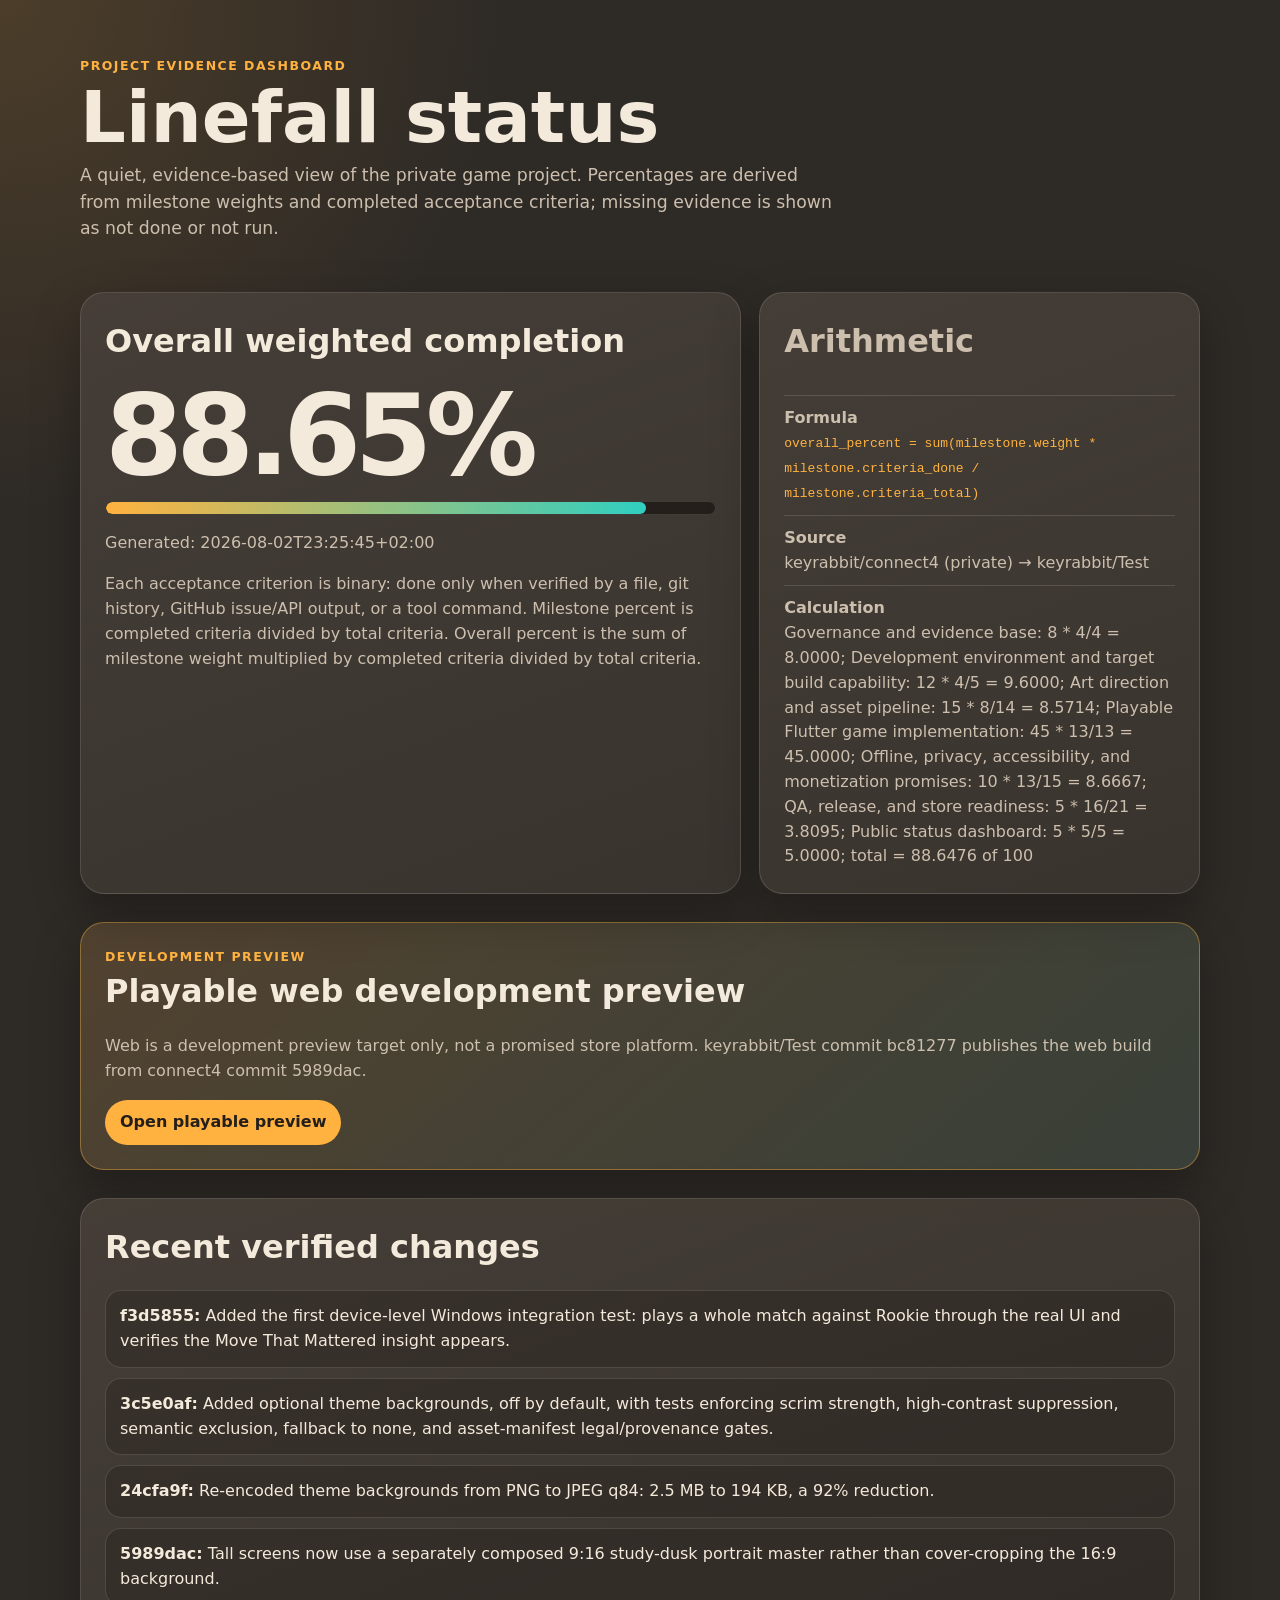
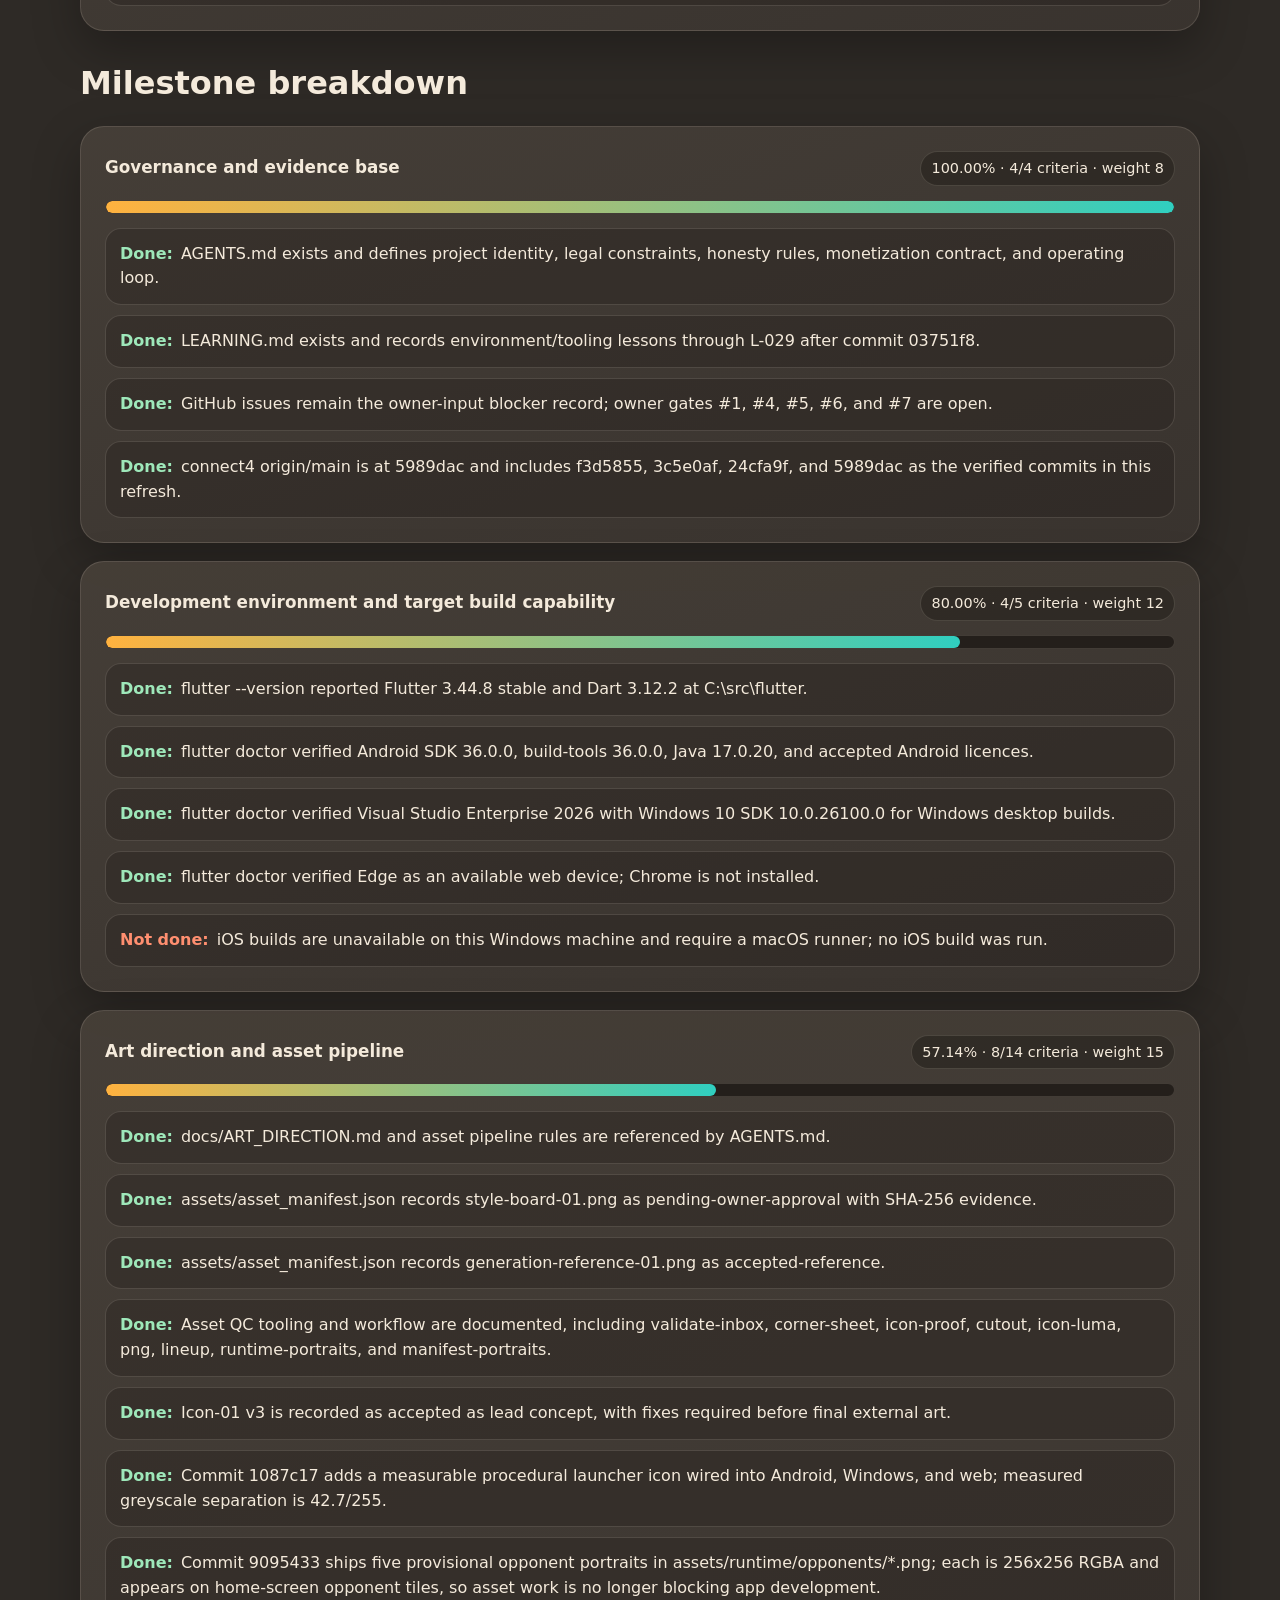
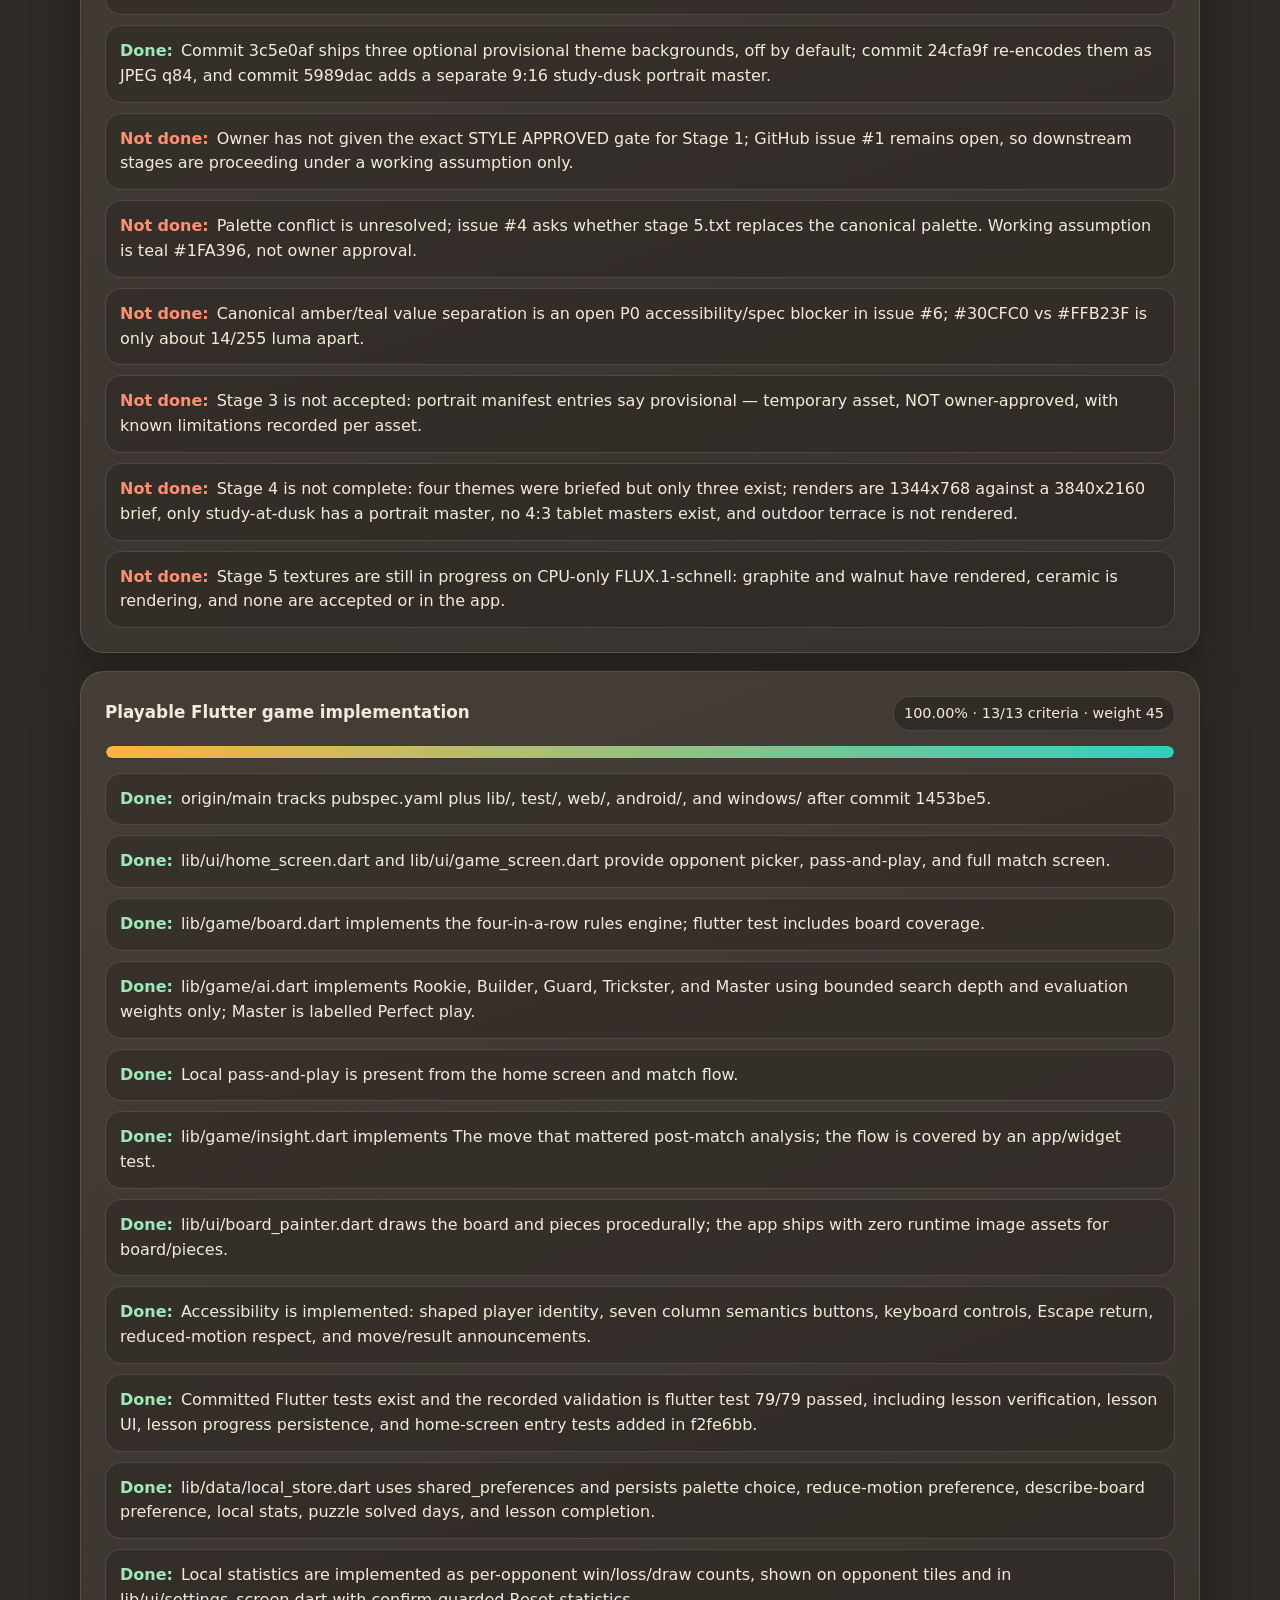
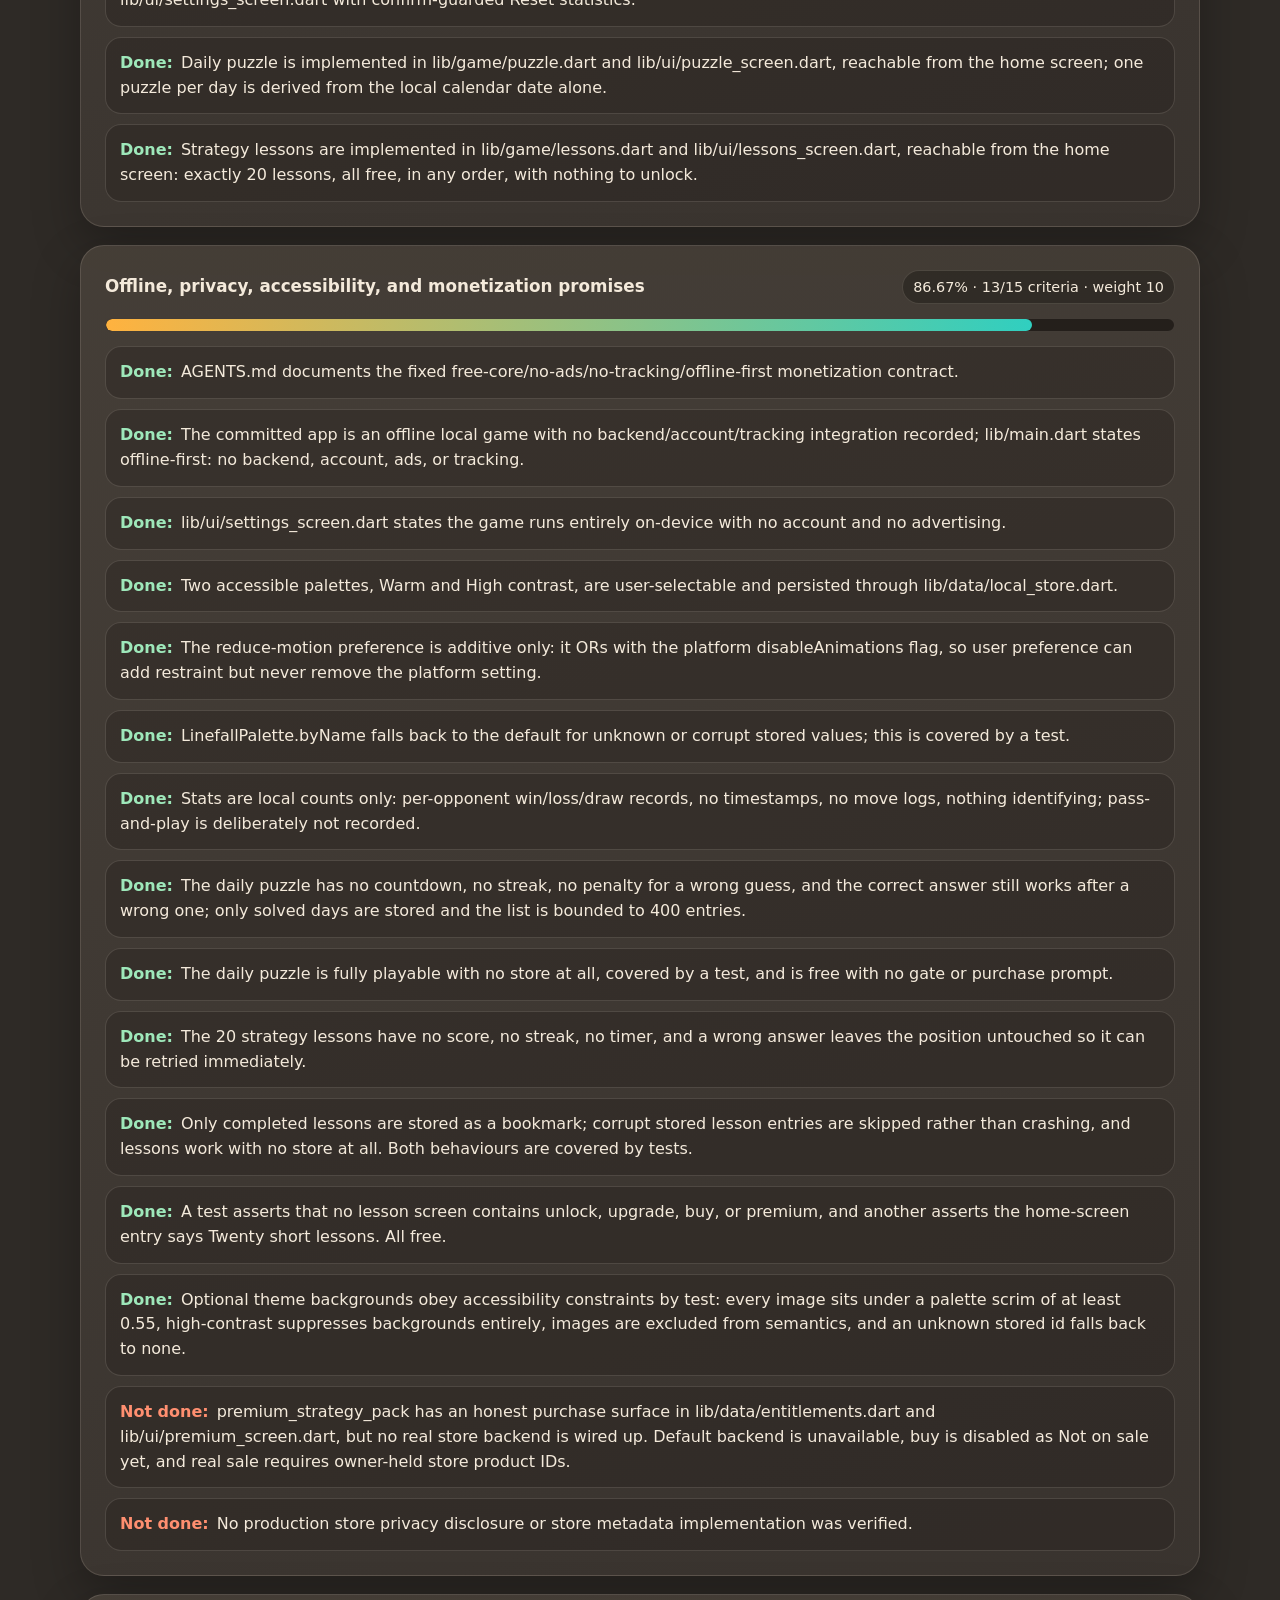
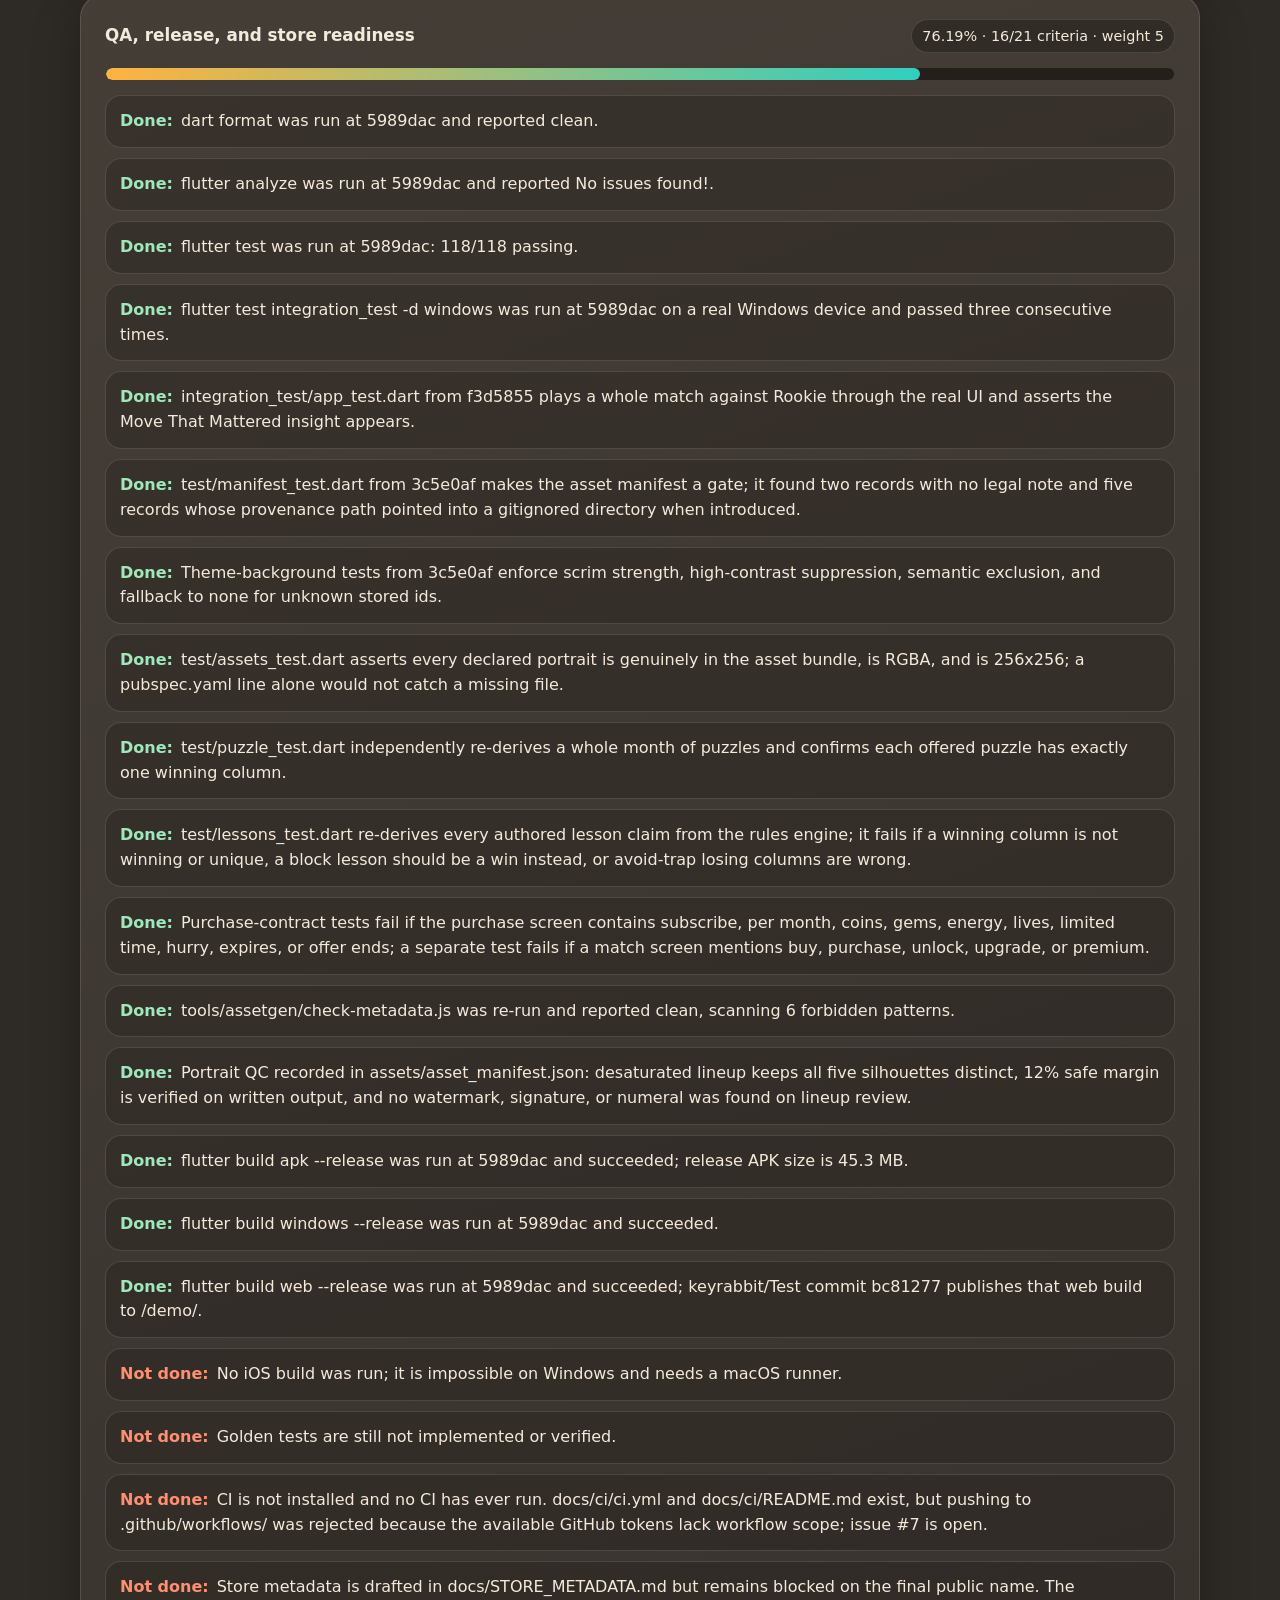
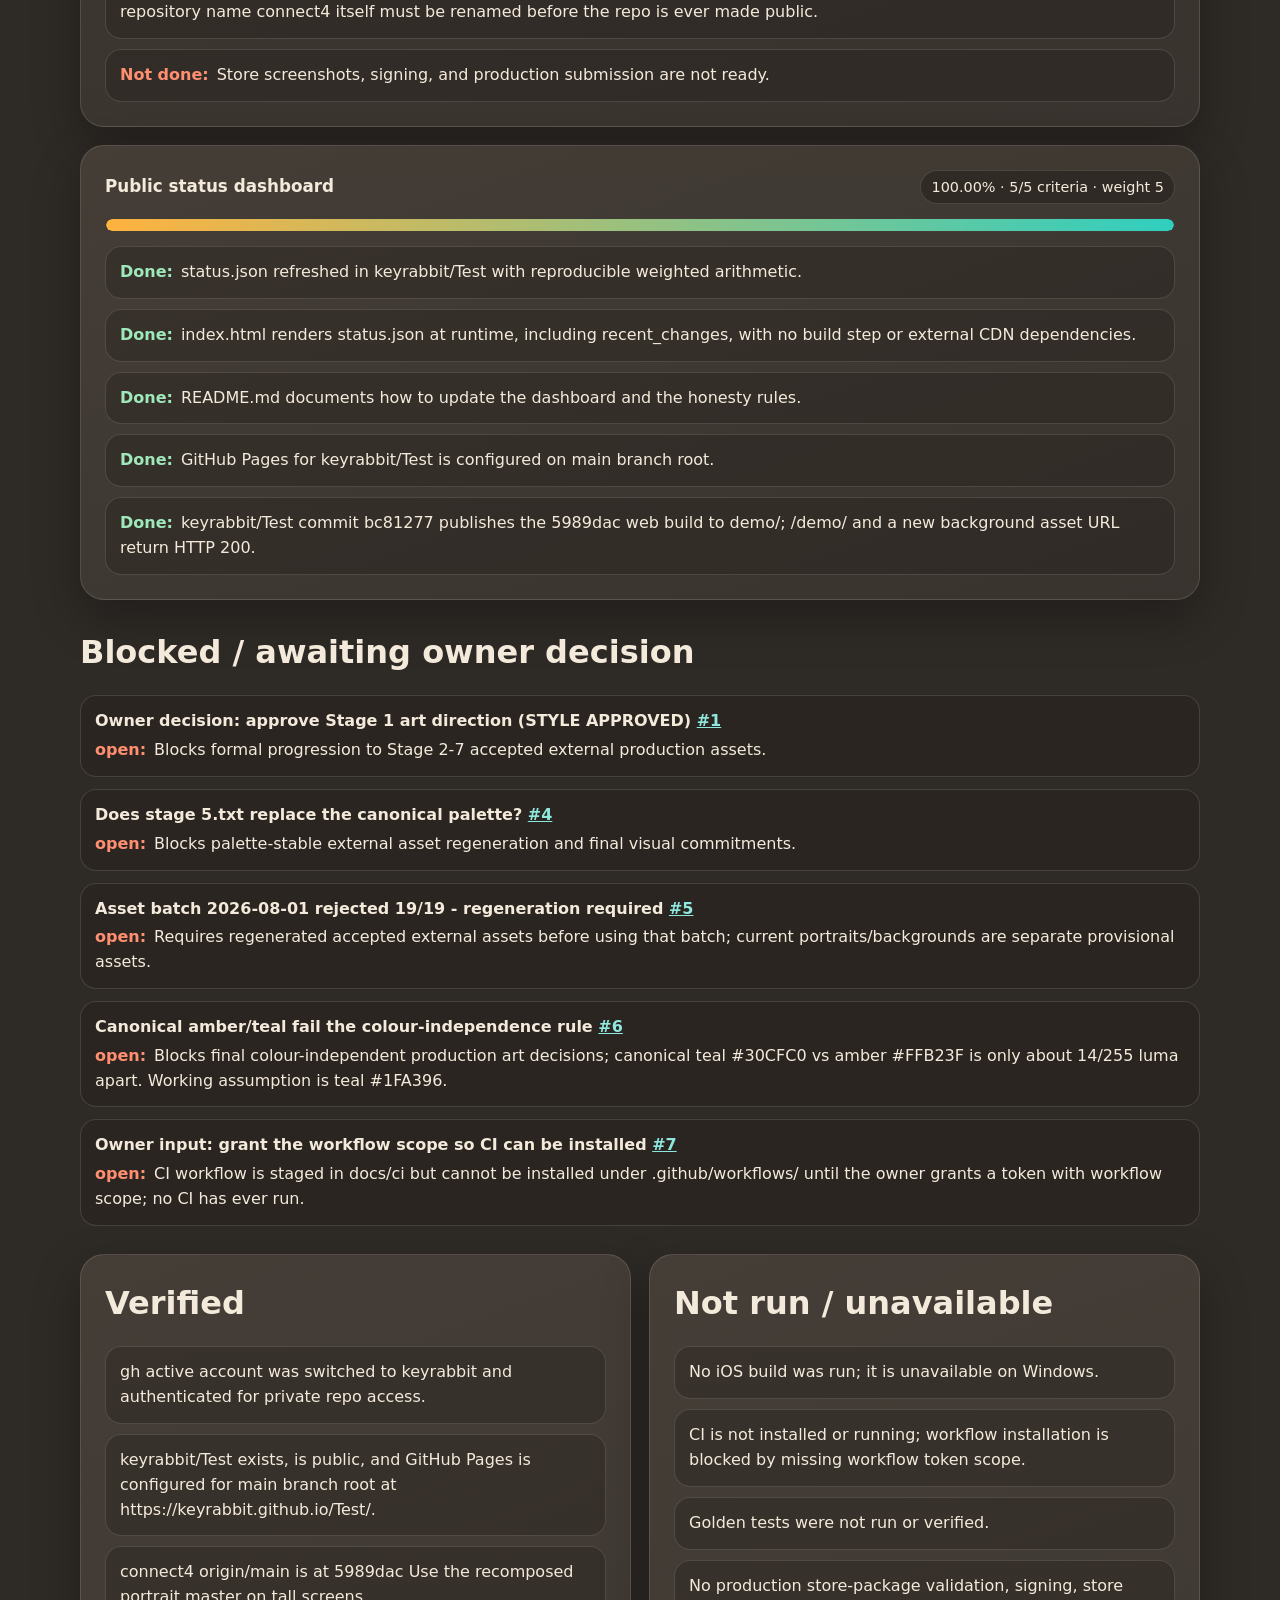
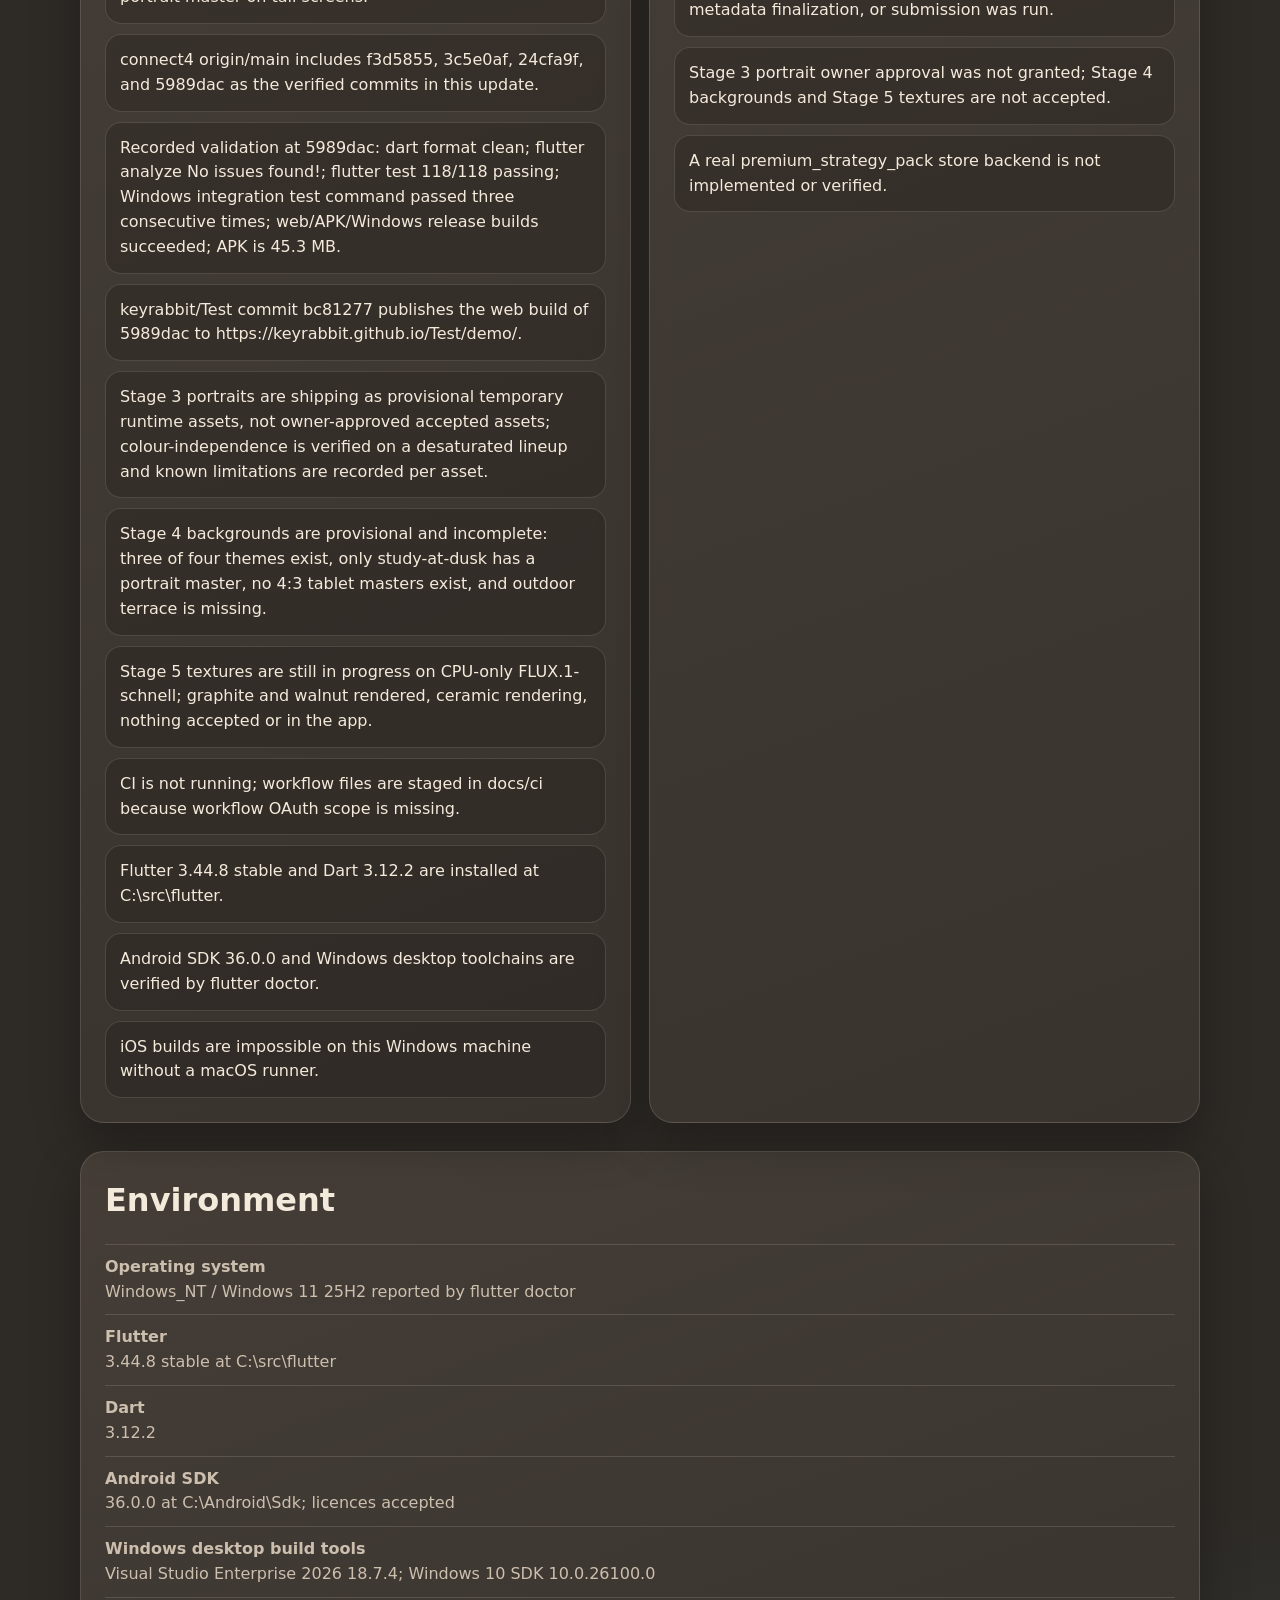
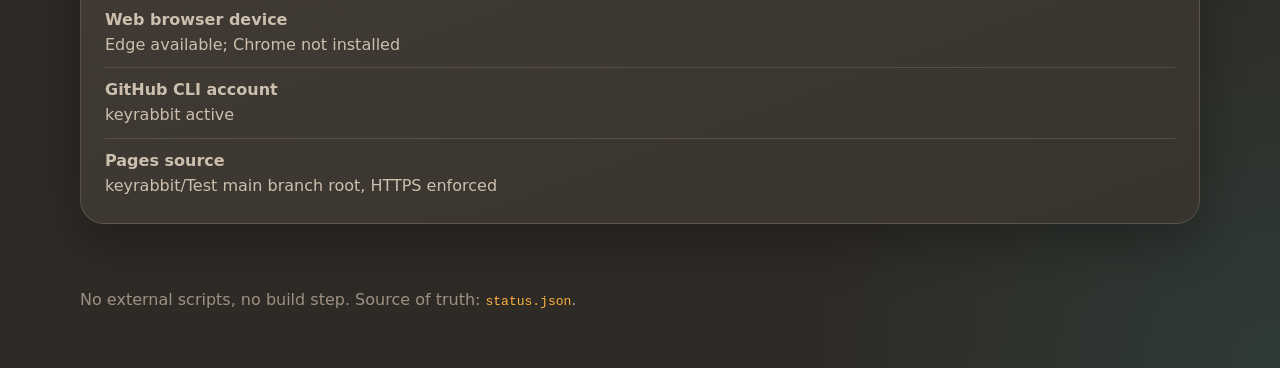
==== commit 26fecbf3: "Refresh Linefall status after integration and themes Co-authored-by: Copilot <223556219+Copilot@user" ====
--- a/index.html
+++ b/index.html
@@ -161,6 +161,15 @@
       return `<ul class="fact-list">${items.map(item => `<li>${esc(item)}</li>`).join('')}</ul>`;
     }
 
+    function renderChanges(items) {
+      if (!items || items.length === 0) return '';
+      return `<section class="card" aria-labelledby="changes-heading">
+        <h2 id="changes-heading">Recent verified changes</h2>
+        <ul class="fact-list">${items.map(item => `
+          <li><strong>${esc(item.commit || 'verified')}:</strong> ${esc(item.summary || item)}</li>`).join('')}</ul>
+      </section>`;
+    }
+
     function render(data) {
       document.title = `Linefall status — ${pct(data.overall_percent_complete)}`;
       const milestones = (data.milestones || []).map(m => `
@@ -192,6 +201,7 @@
           <p class="note">${esc(data.demo_preview.note || 'Web is a development preview target only.')}</p>
           <a class="preview-link" href="${esc(data.demo_preview.url)}">Open playable preview</a>
         </section>` : '';
+      const changes = renderChanges(data.recent_changes);
 
       app.innerHTML = `
         <section class="grid summary" aria-labelledby="overall-heading">
@@ -213,6 +223,8 @@
         </section>
 
         ${preview}
+
+        ${changes}
 
         <section aria-labelledby="milestones-heading">
           <h2 id="milestones-heading">Milestone breakdown</h2>
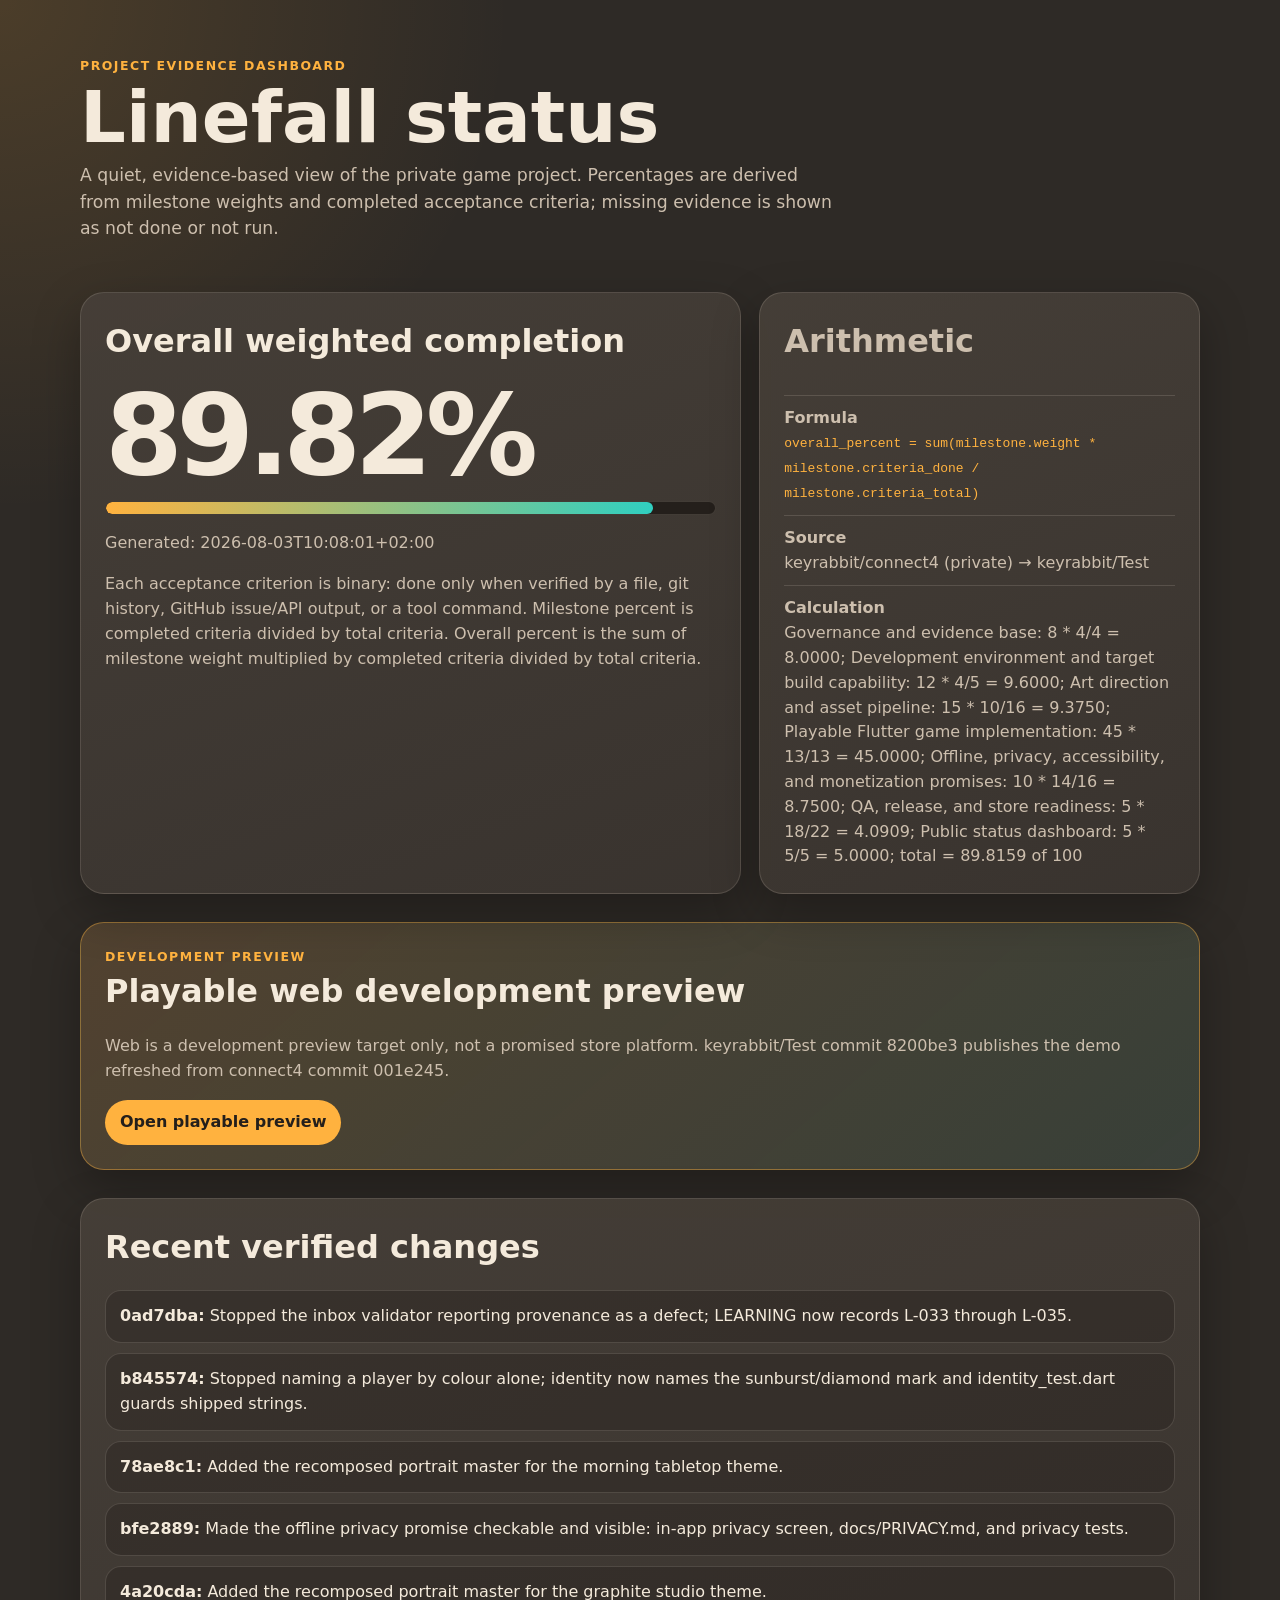
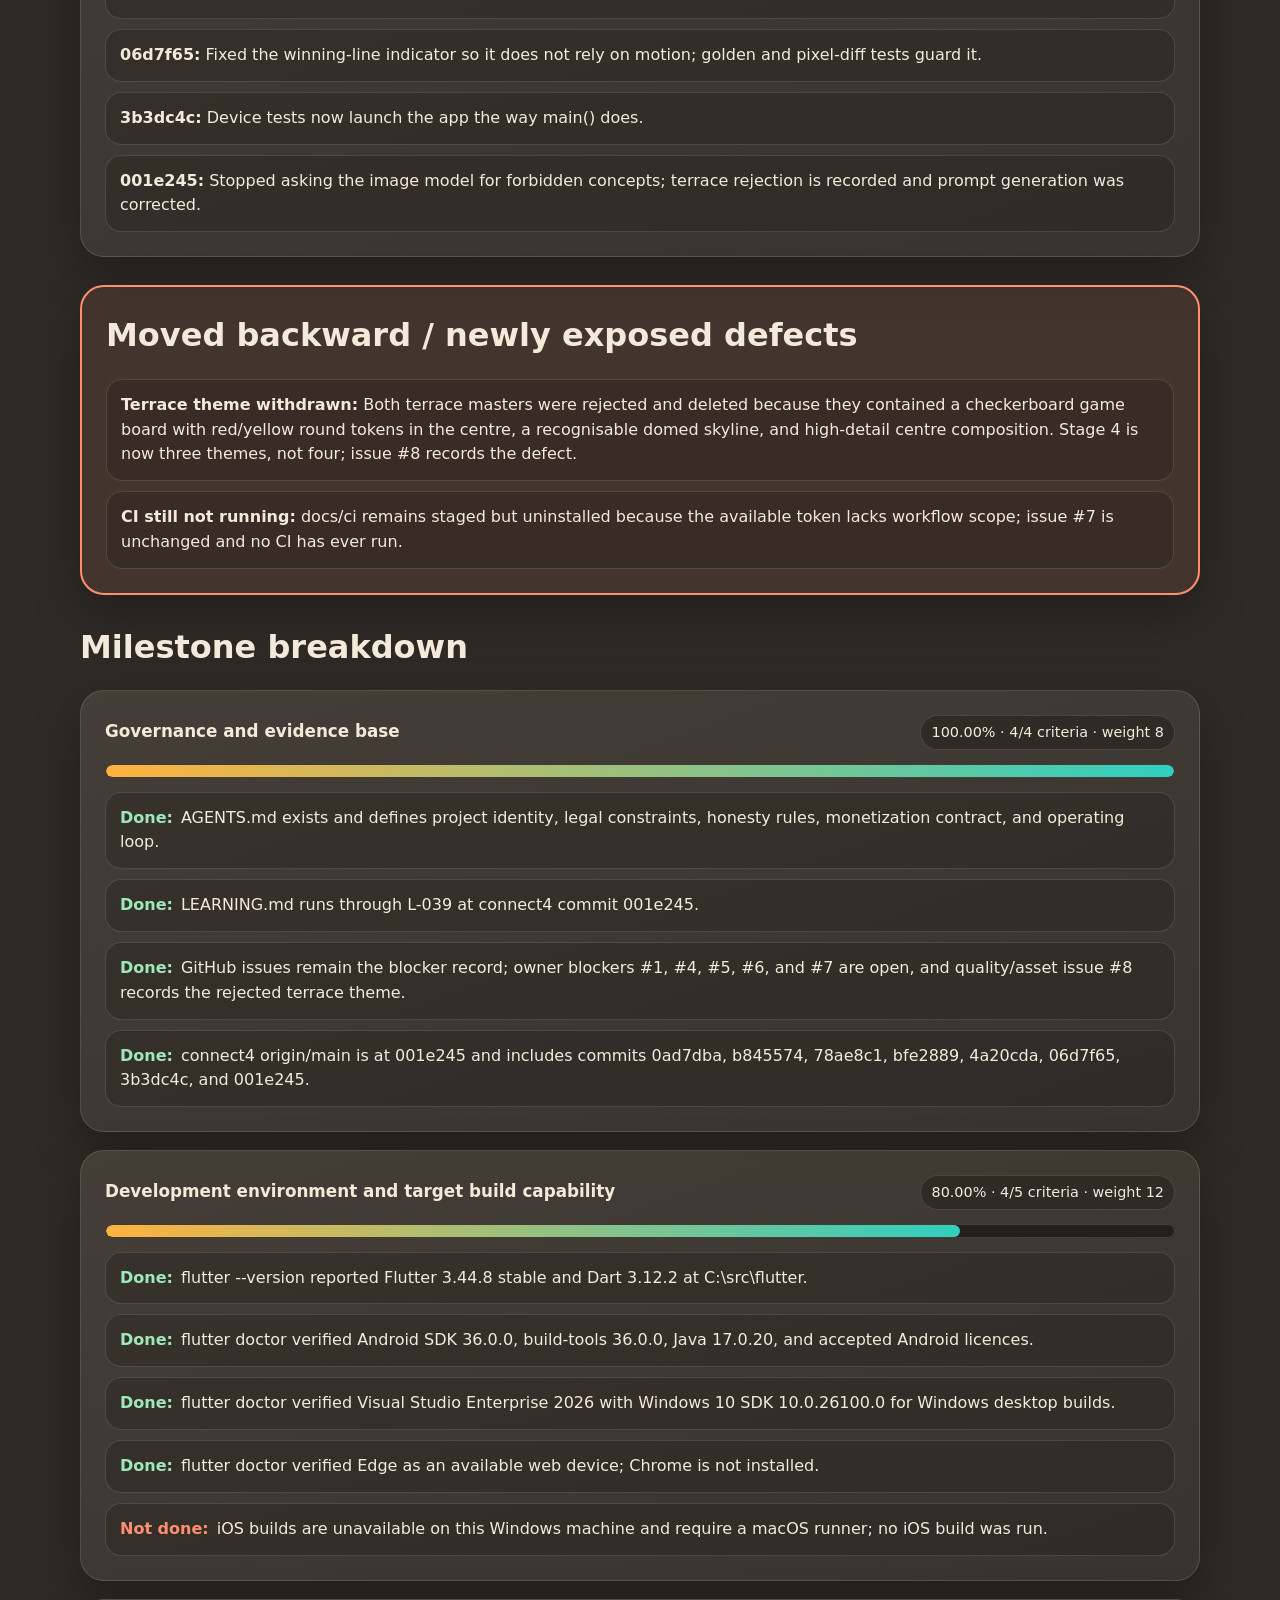
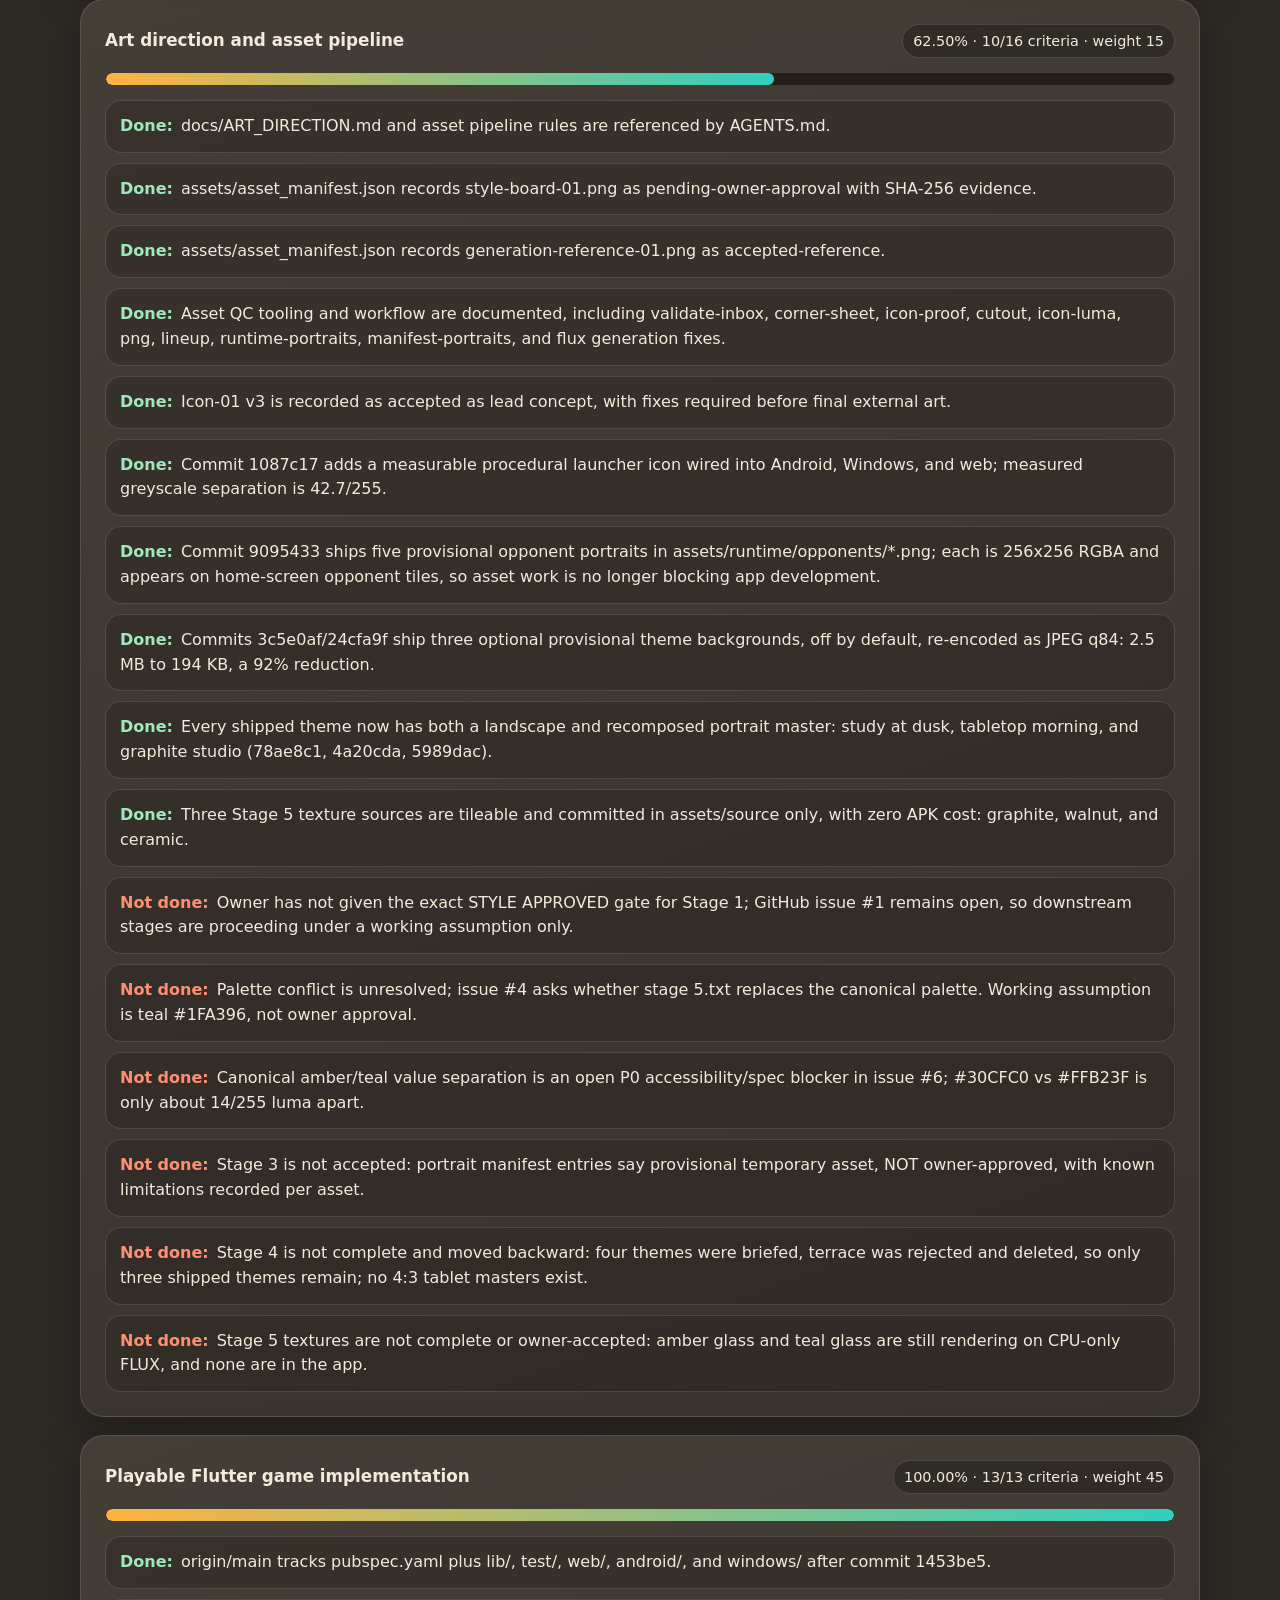
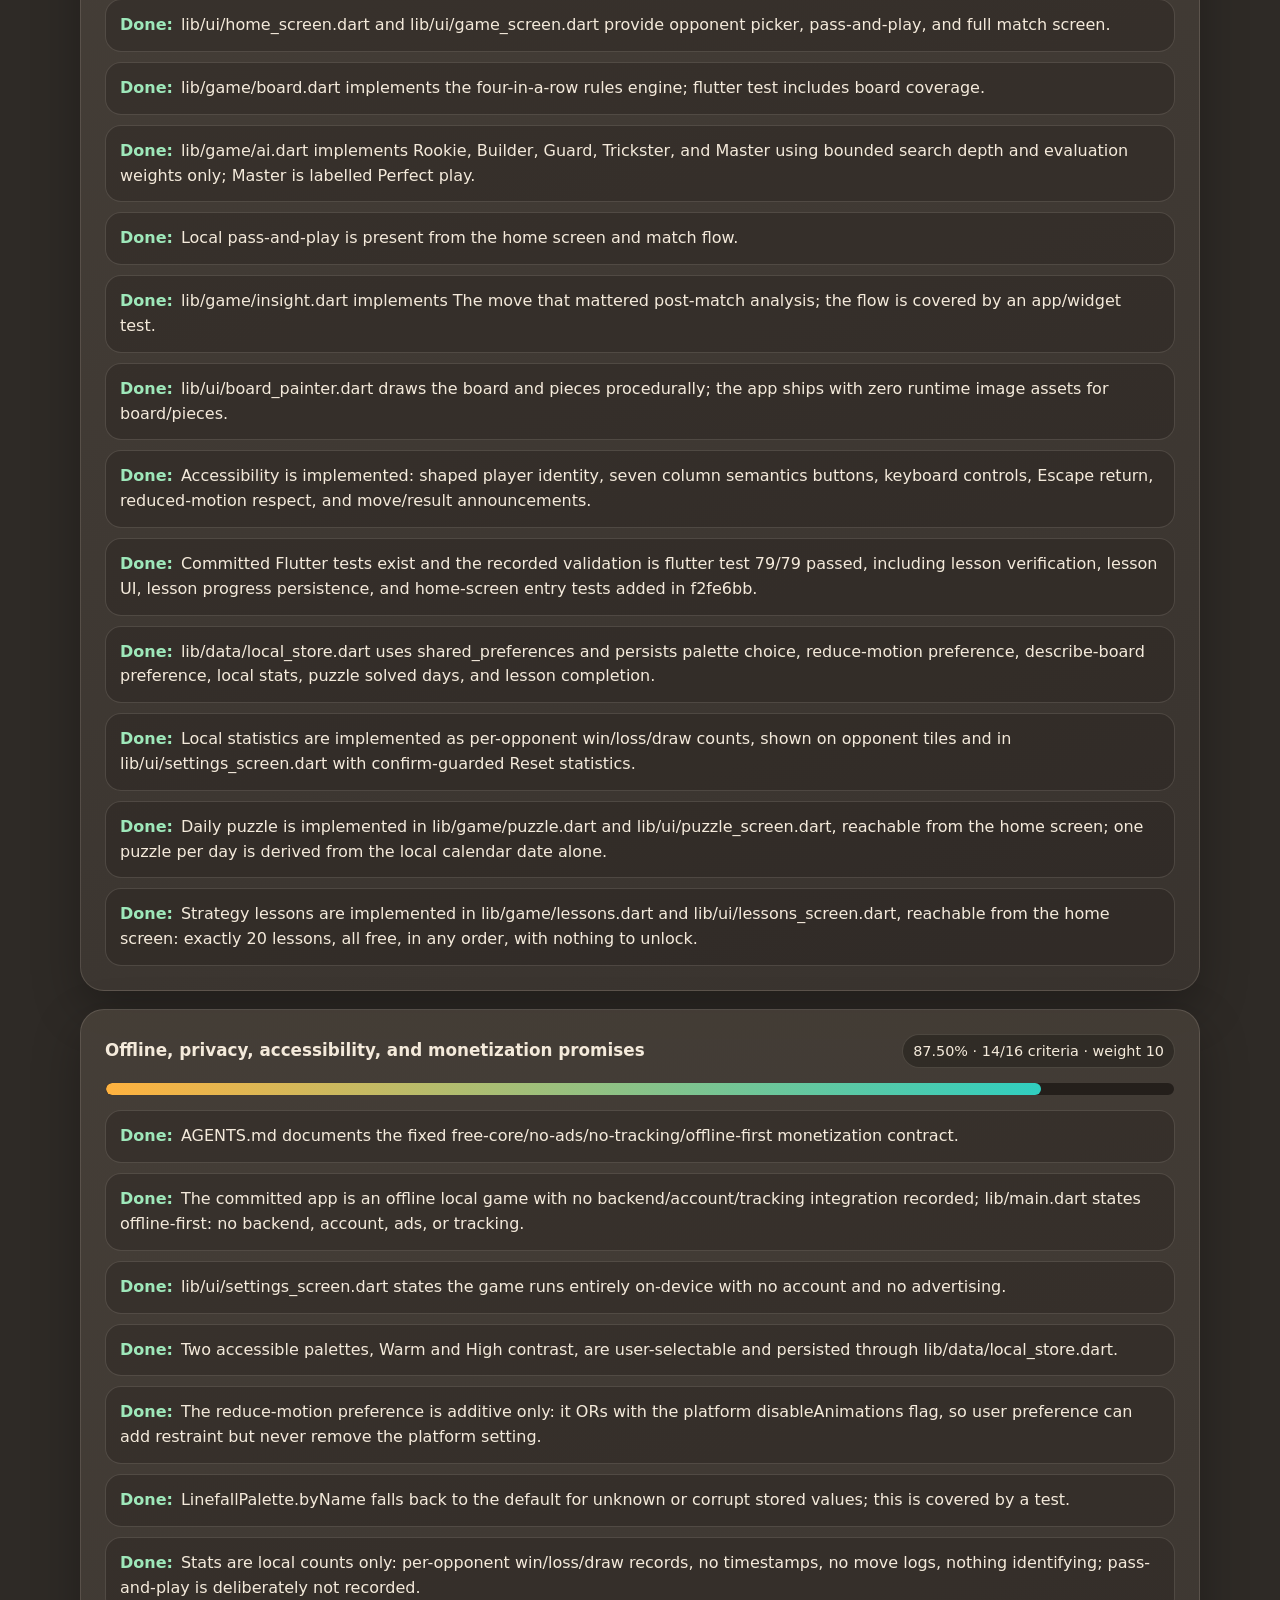
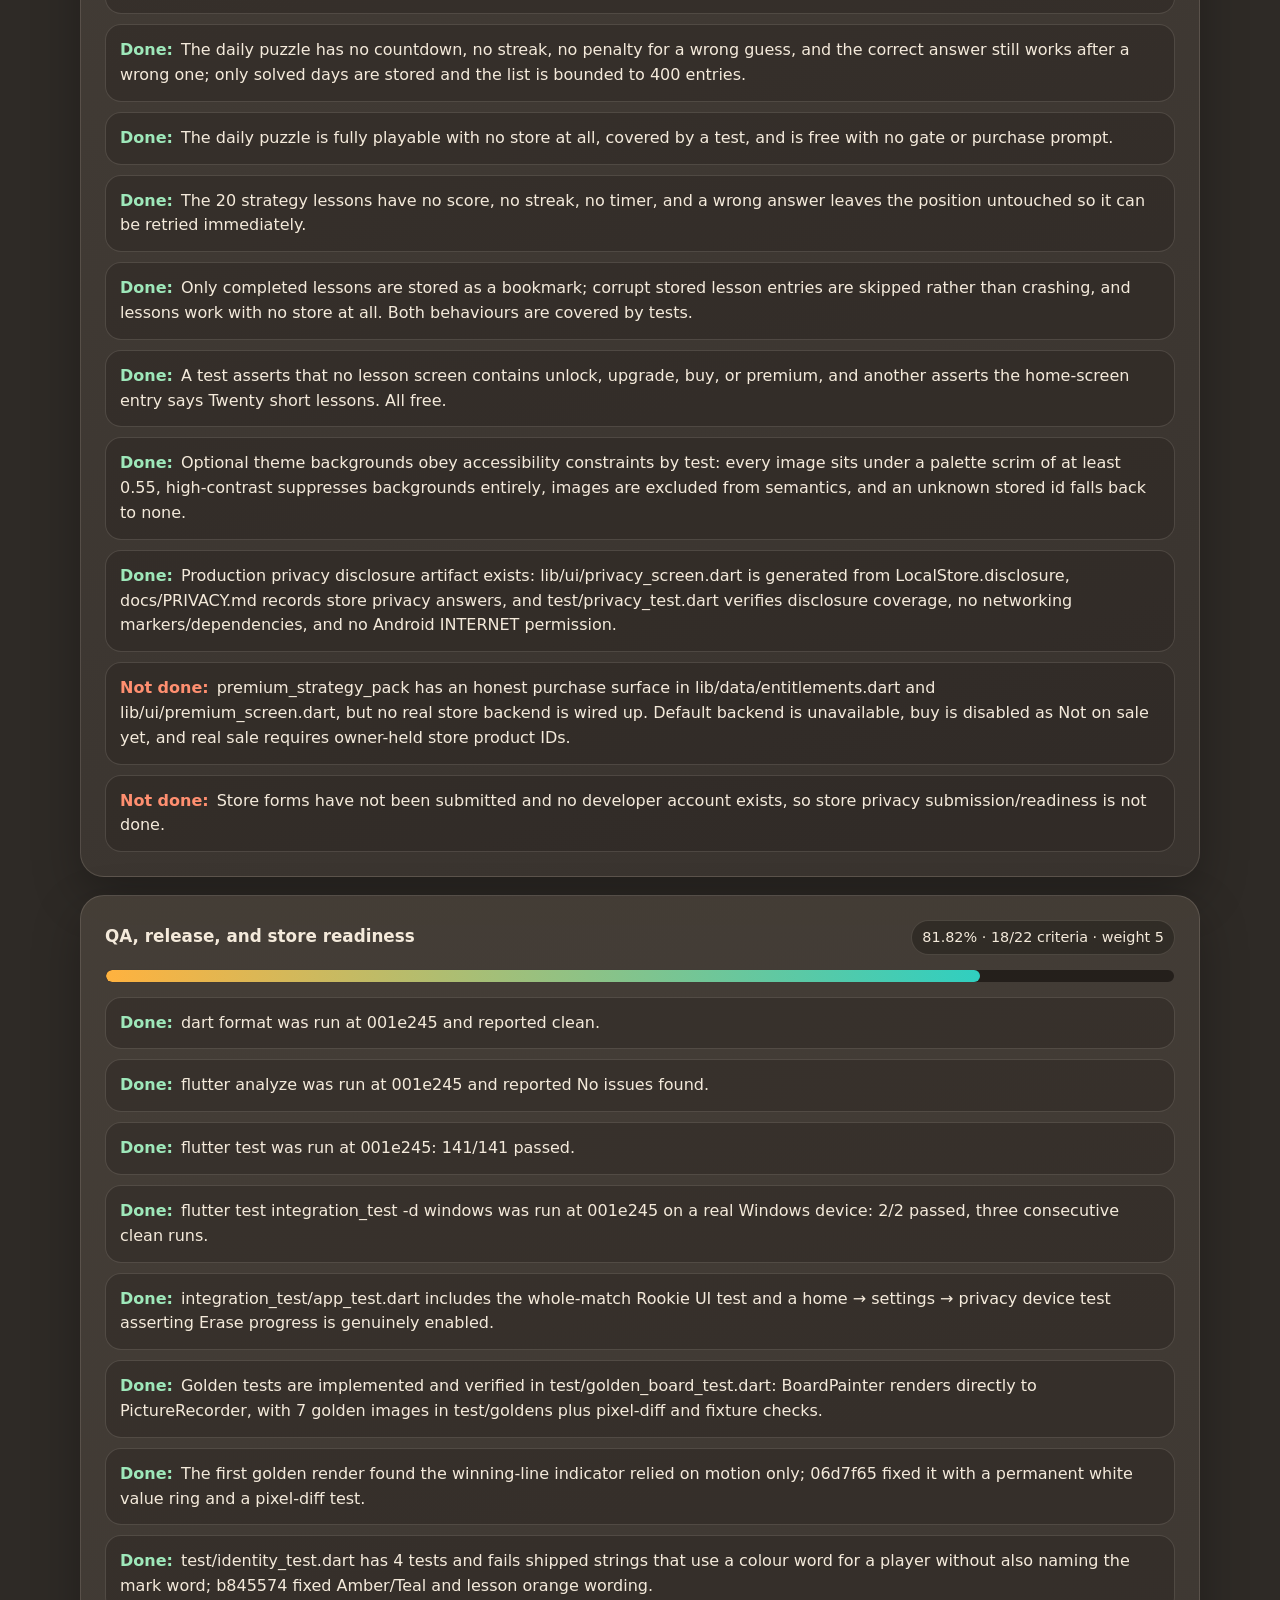
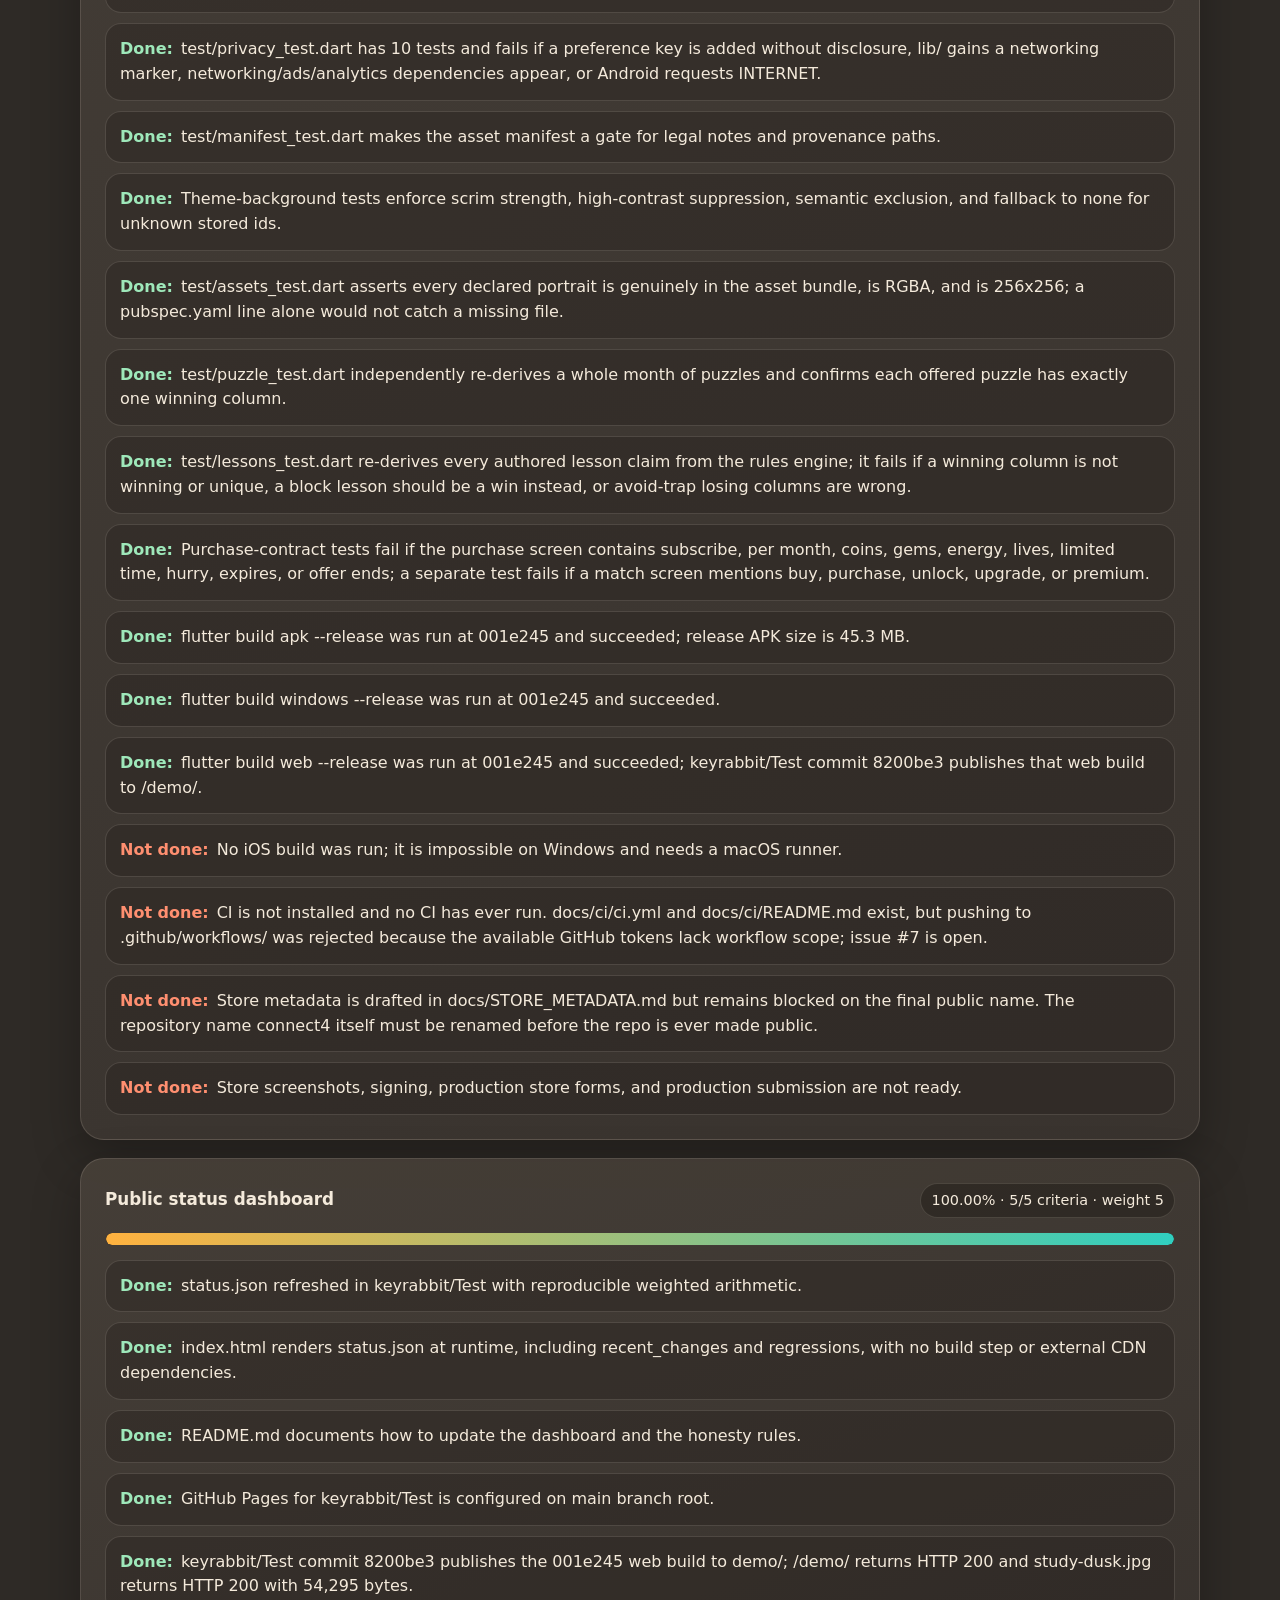
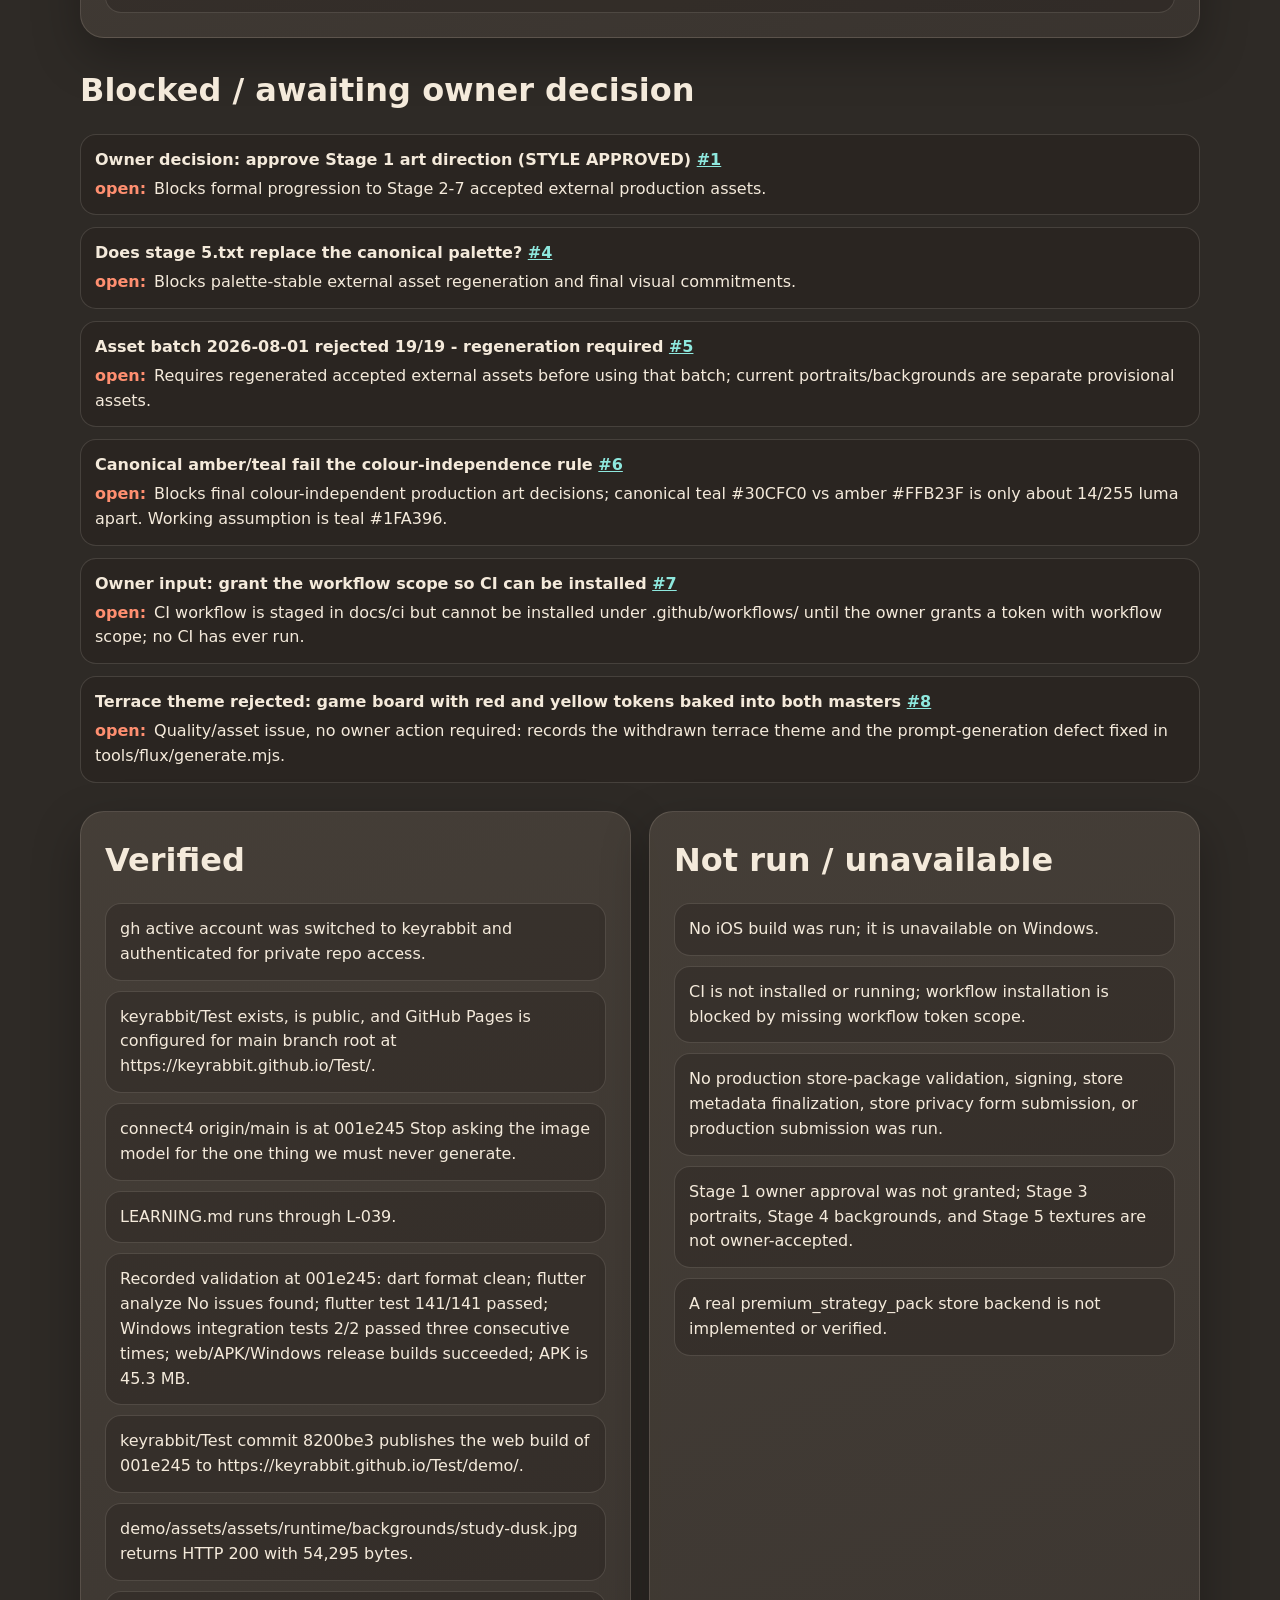
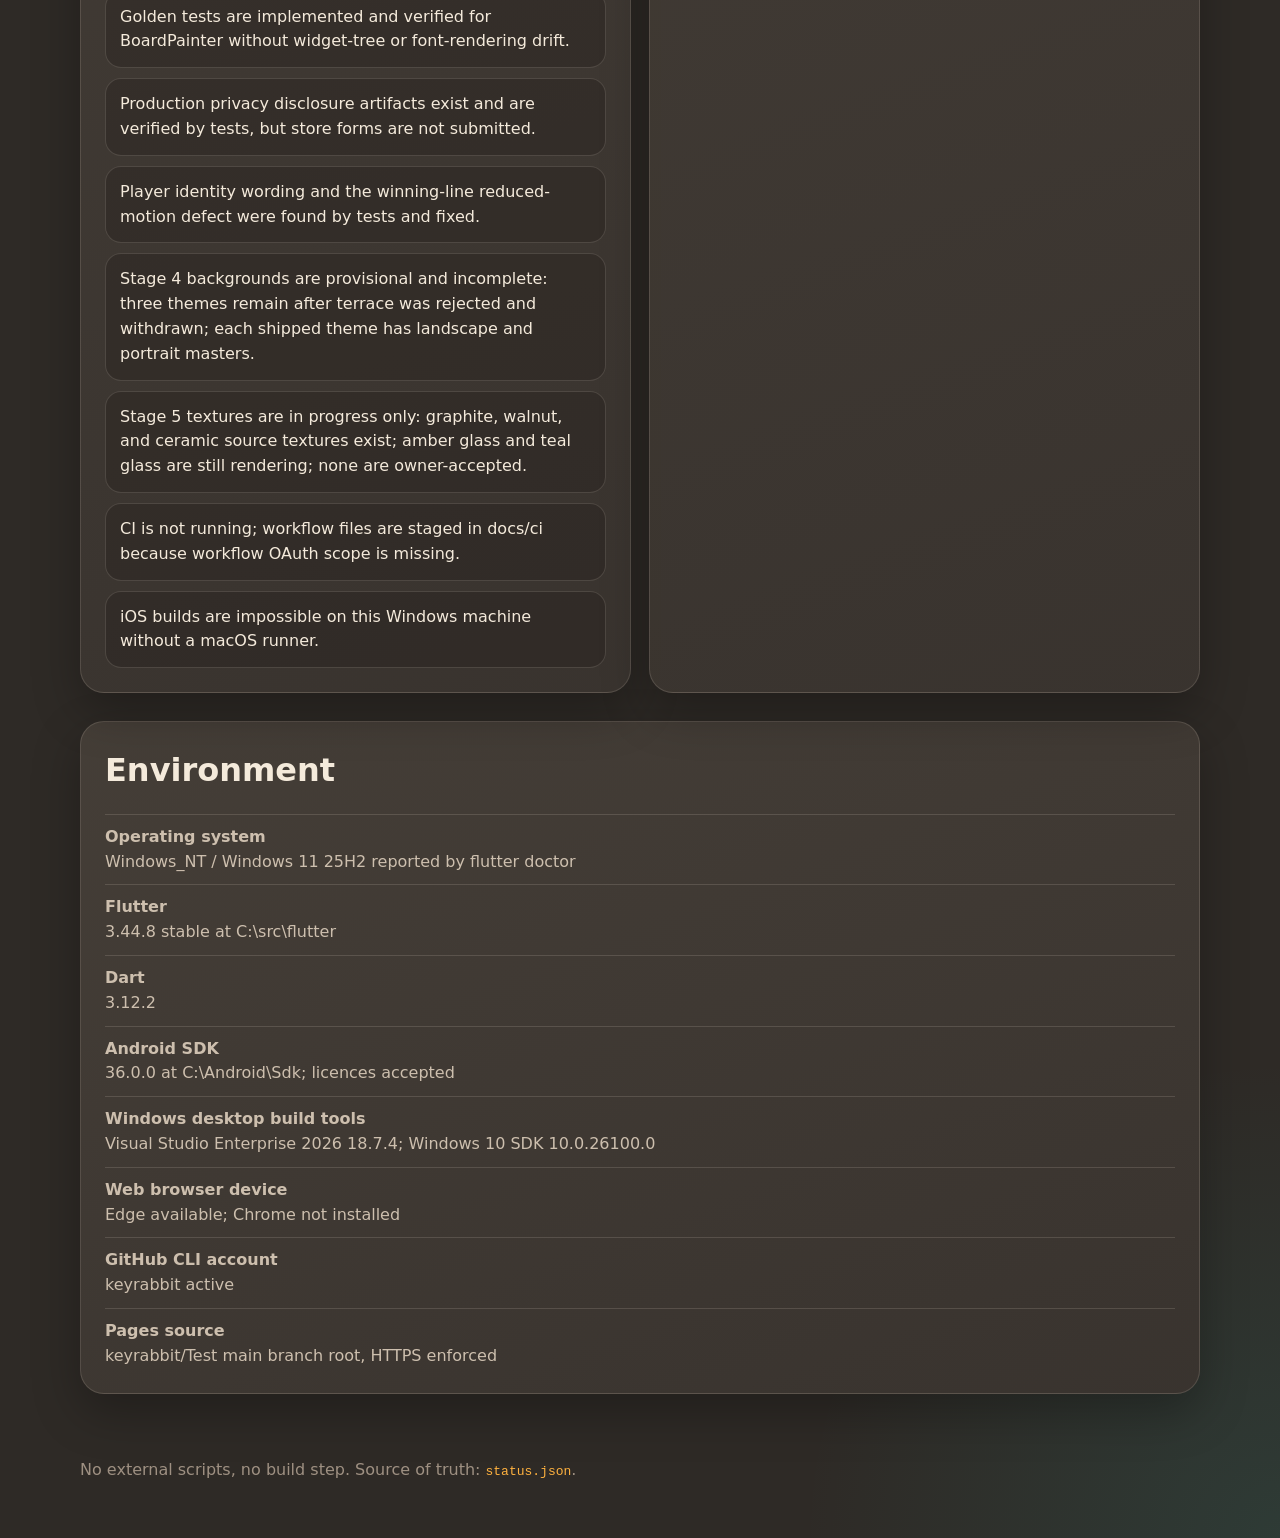
==== commit d975c3ca: "Refresh Linefall status after privacy and visual tests Co-authored-by: Copilot <223556219+Copilot@us" ====
--- a/index.html
+++ b/index.html
@@ -170,6 +170,15 @@
       </section>`;
     }
 
+    function renderRegressions(items) {
+      if (!items || items.length === 0) return '';
+      return `<section class="card error" aria-labelledby="regressions-heading">
+        <h2 id="regressions-heading">Moved backward / newly exposed defects</h2>
+        <ul class="fact-list">${items.map(item => `
+          <li><strong>${esc(item.title || 'Regression')}:</strong> ${esc(item.evidence || item)}</li>`).join('')}</ul>
+      </section>`;
+    }
+
     function render(data) {
       document.title = `Linefall status — ${pct(data.overall_percent_complete)}`;
       const milestones = (data.milestones || []).map(m => `
@@ -202,6 +211,7 @@
           <a class="preview-link" href="${esc(data.demo_preview.url)}">Open playable preview</a>
         </section>` : '';
       const changes = renderChanges(data.recent_changes);
+      const regressions = renderRegressions(data.regressions);
 
       app.innerHTML = `
         <section class="grid summary" aria-labelledby="overall-heading">
@@ -225,6 +235,8 @@
         ${preview}
 
         ${changes}
+
+        ${regressions}
 
         <section aria-labelledby="milestones-heading">
           <h2 id="milestones-heading">Milestone breakdown</h2>
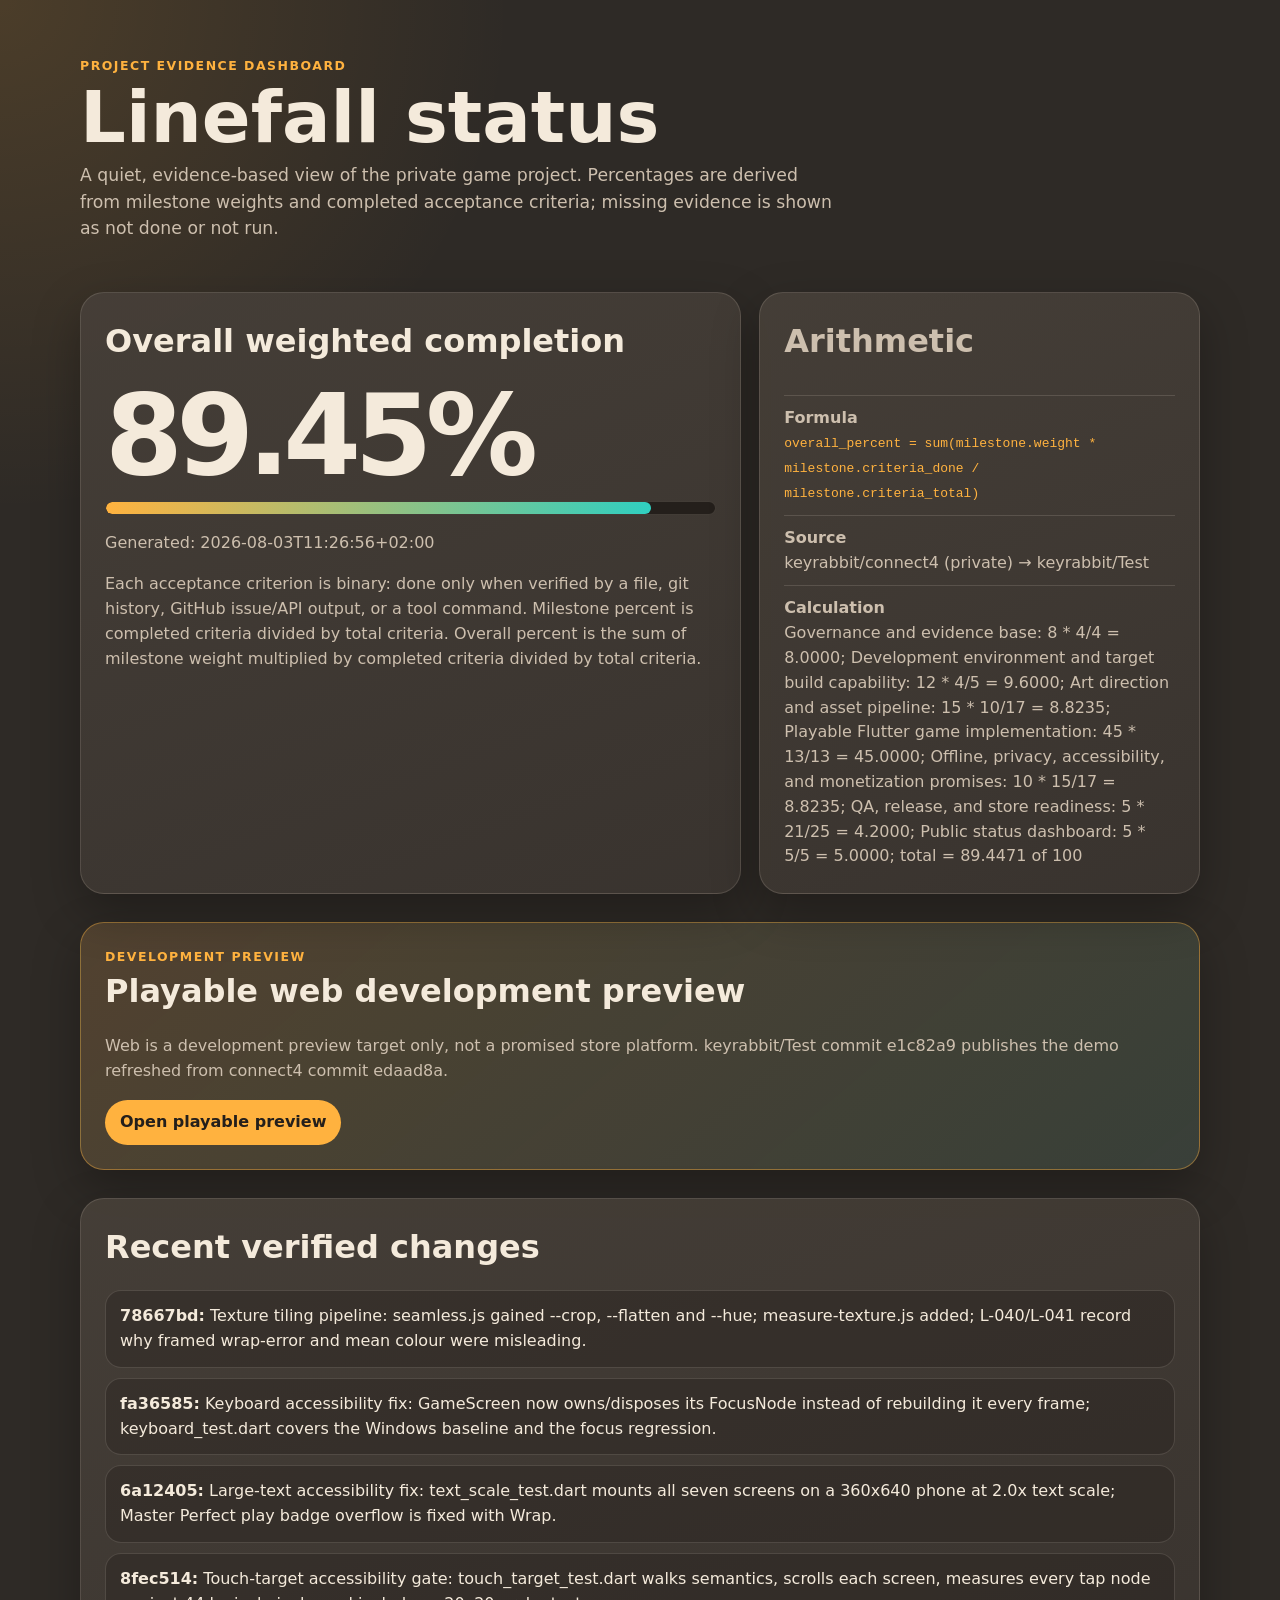
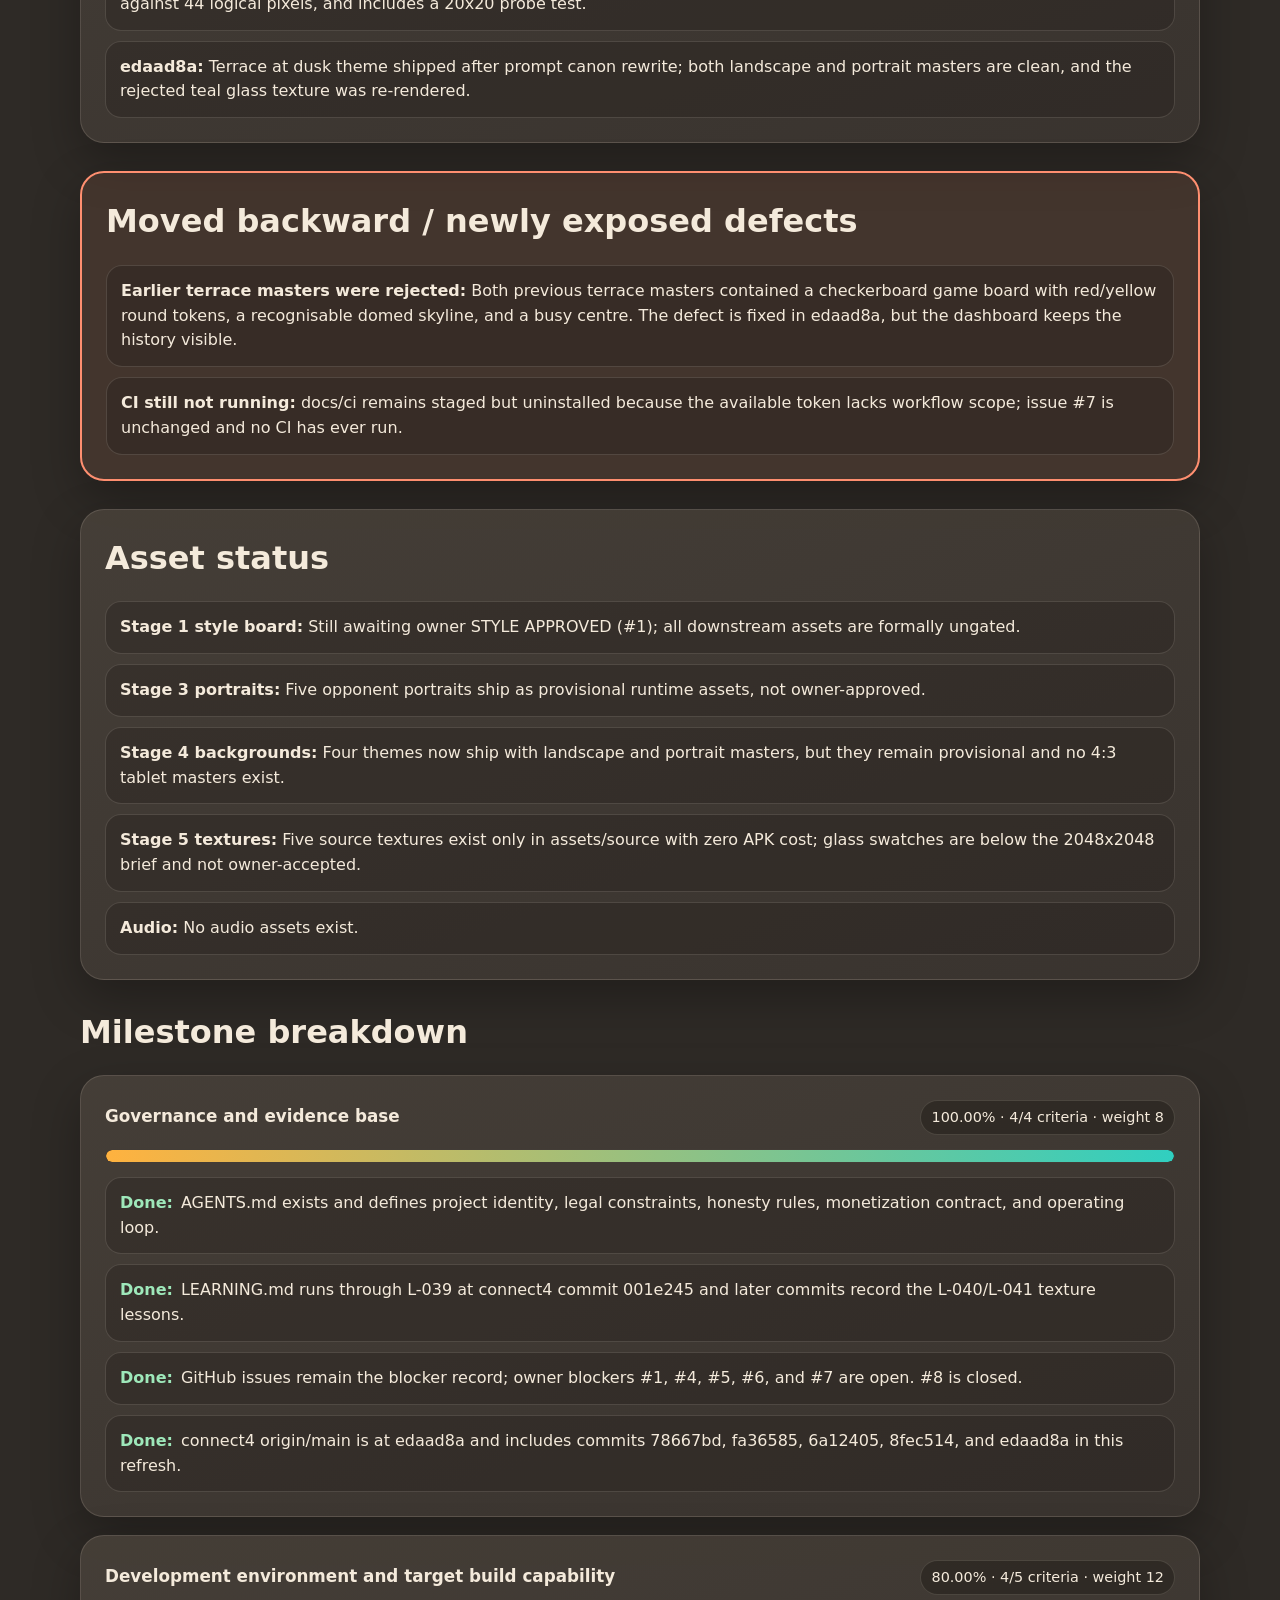
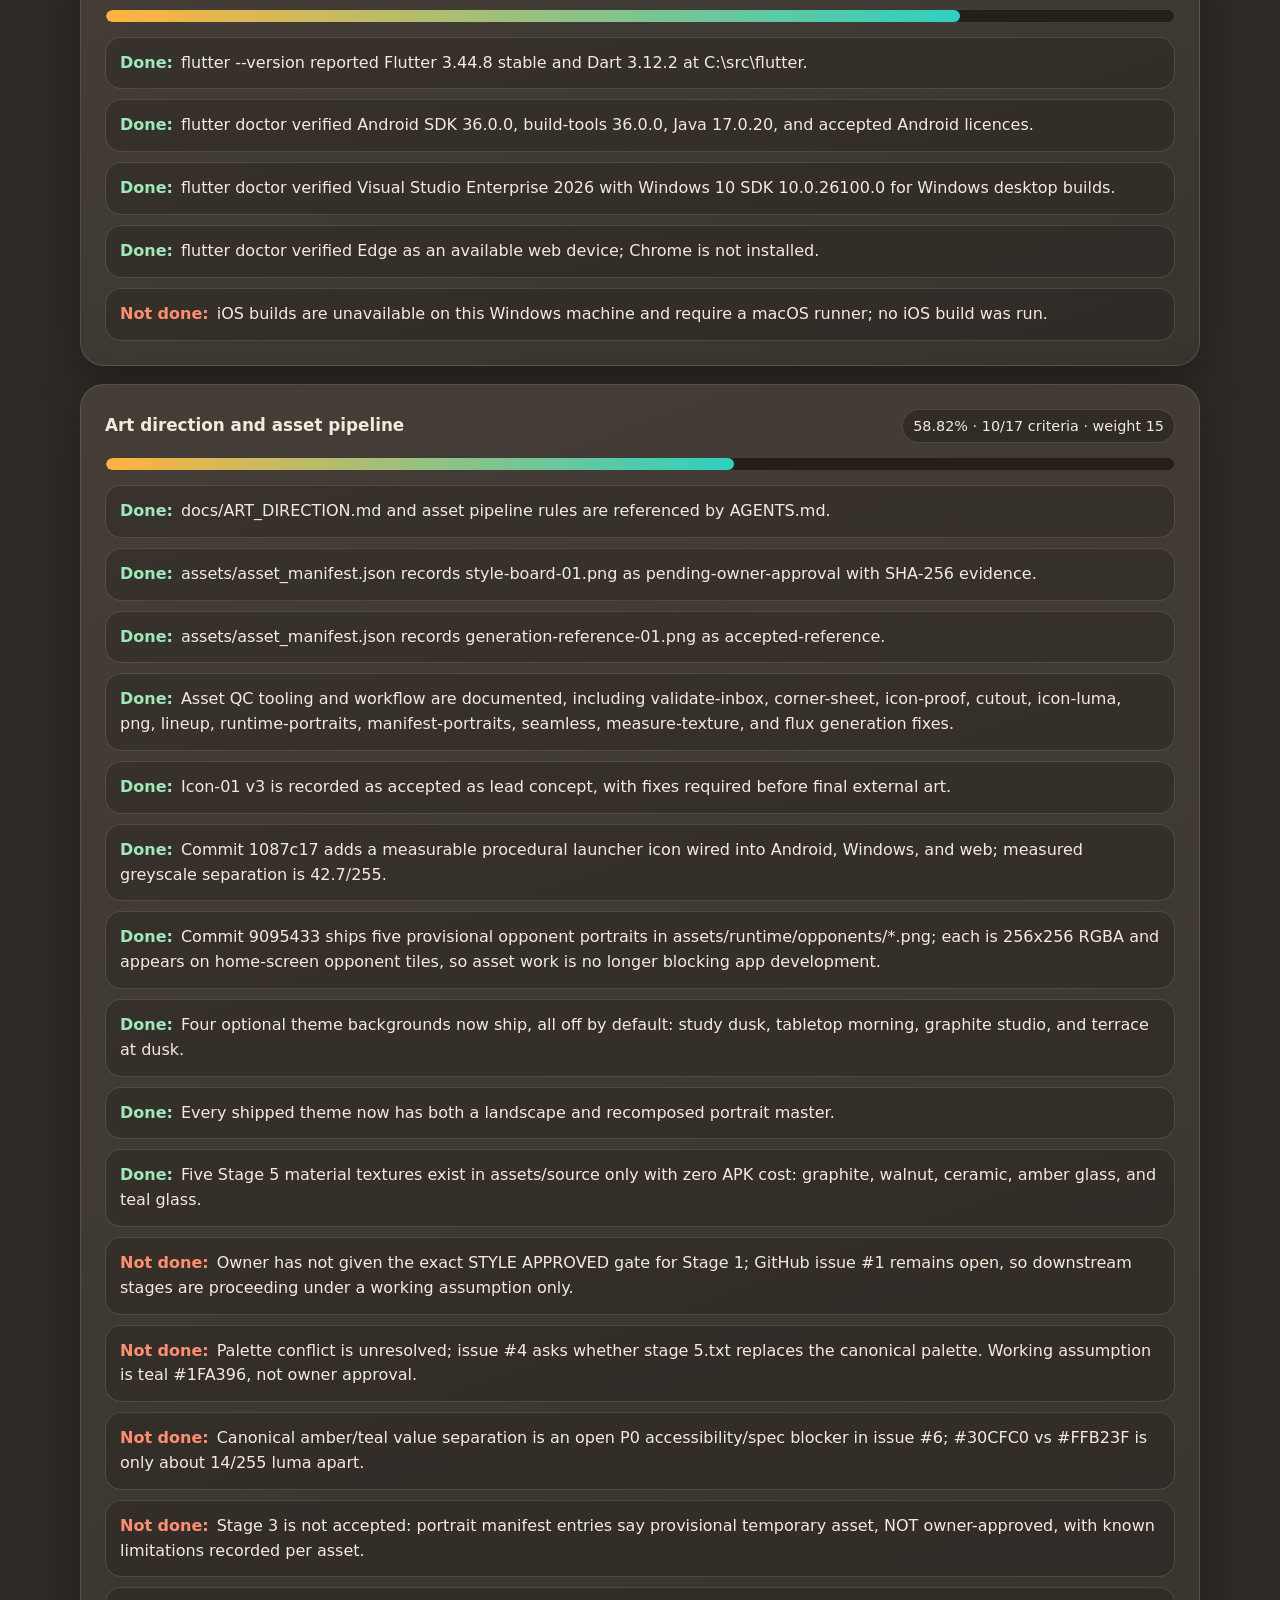
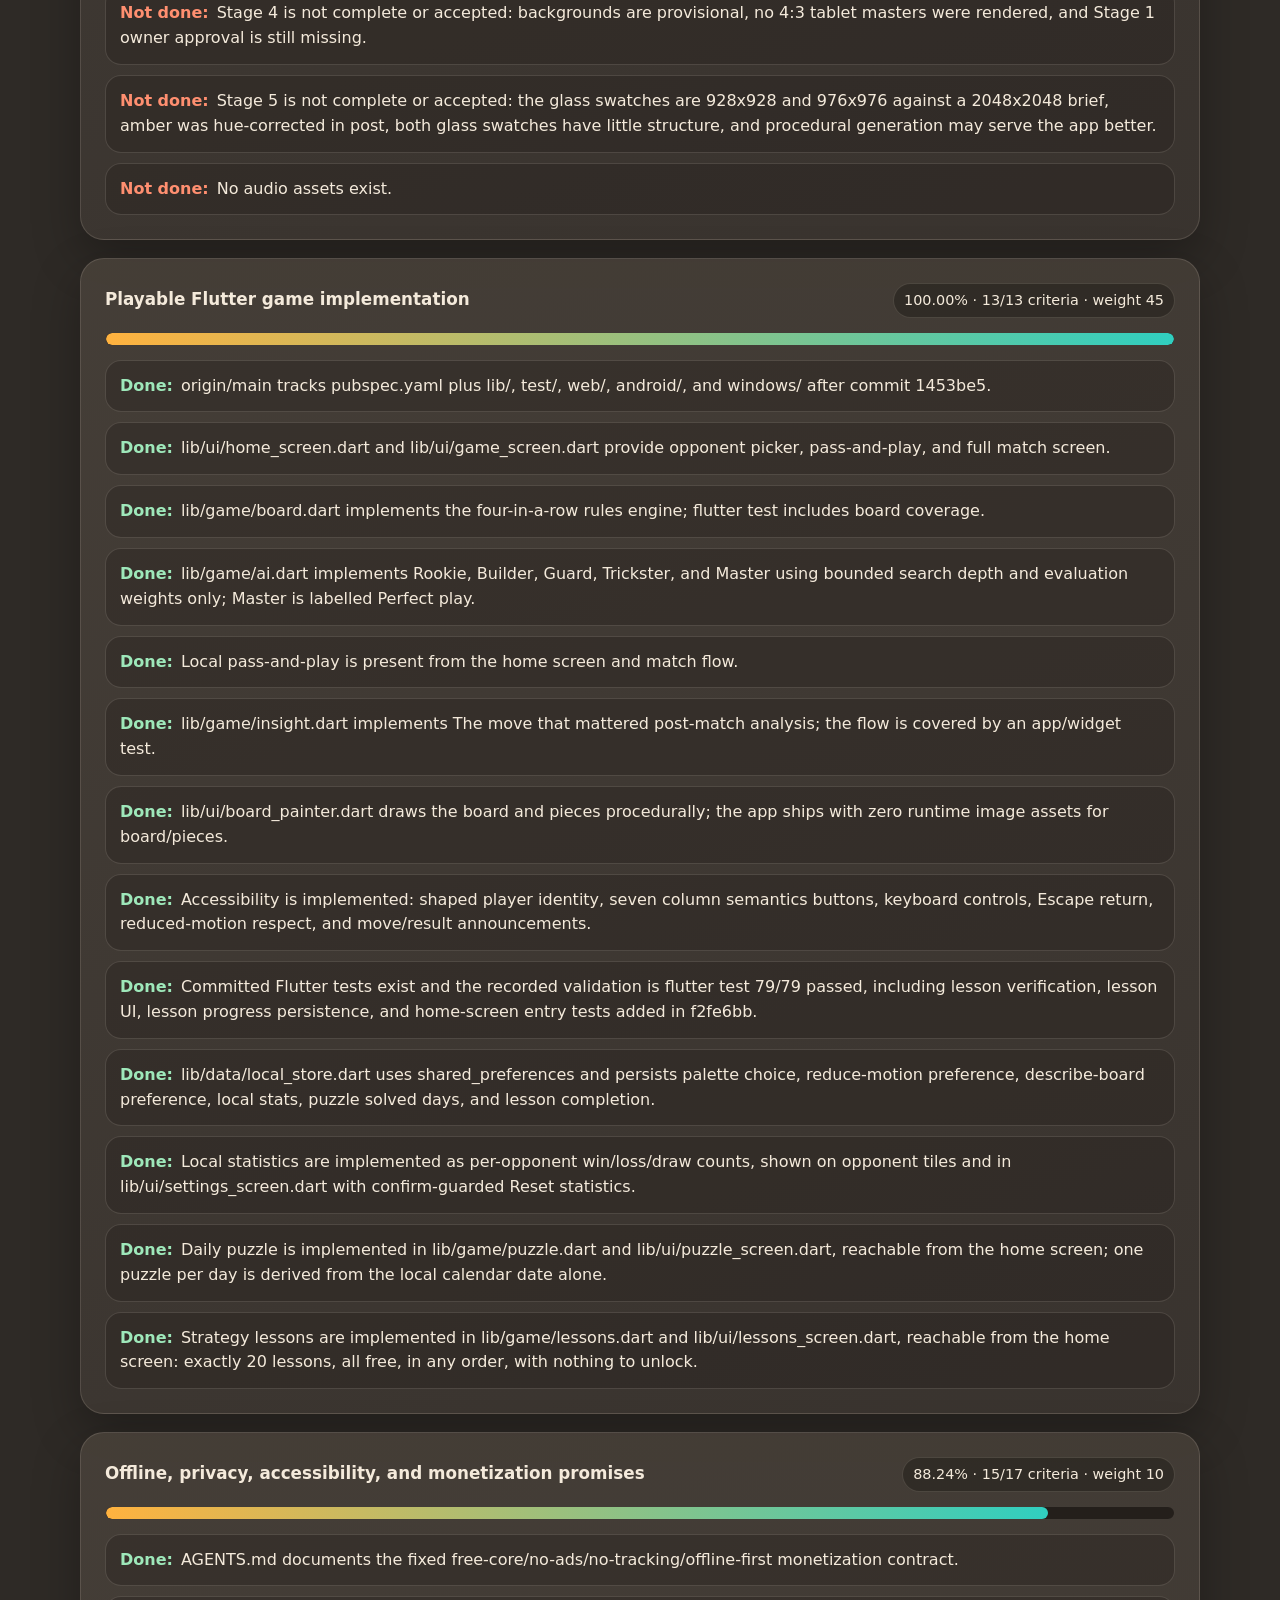
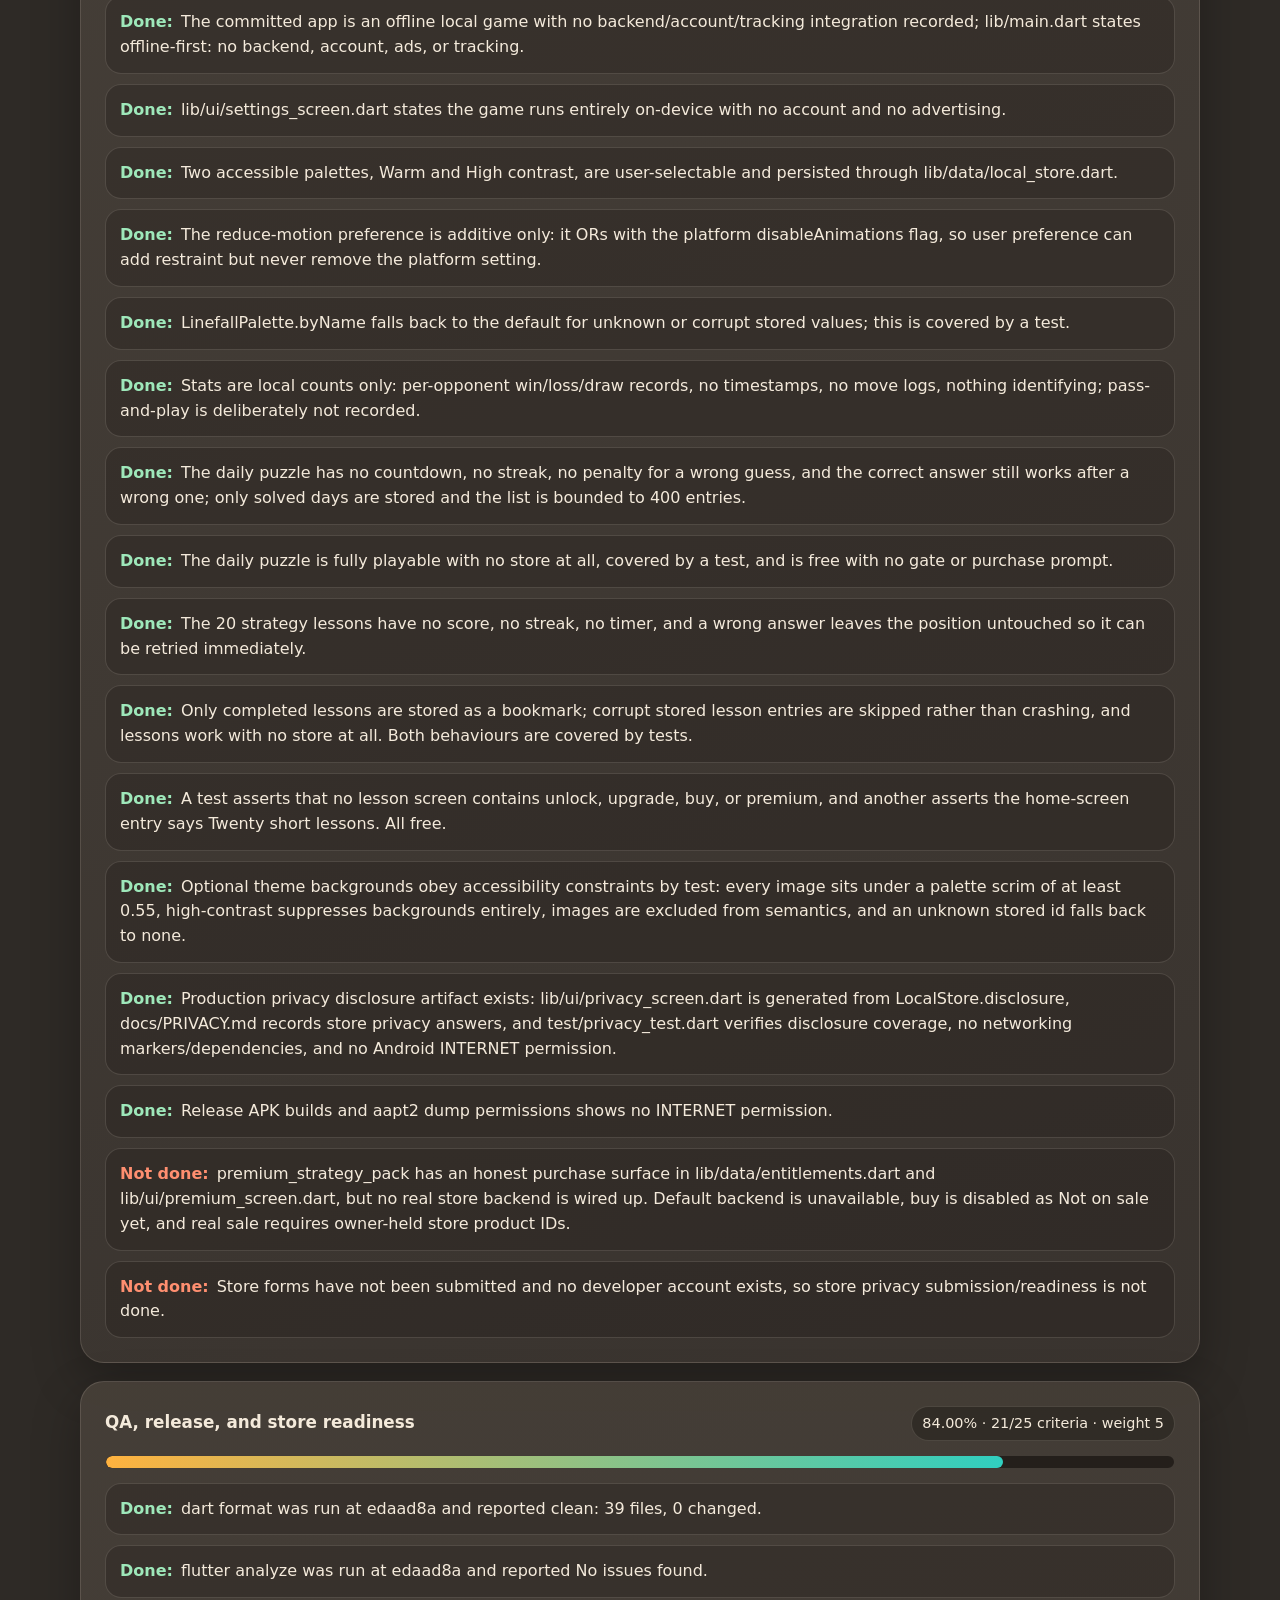
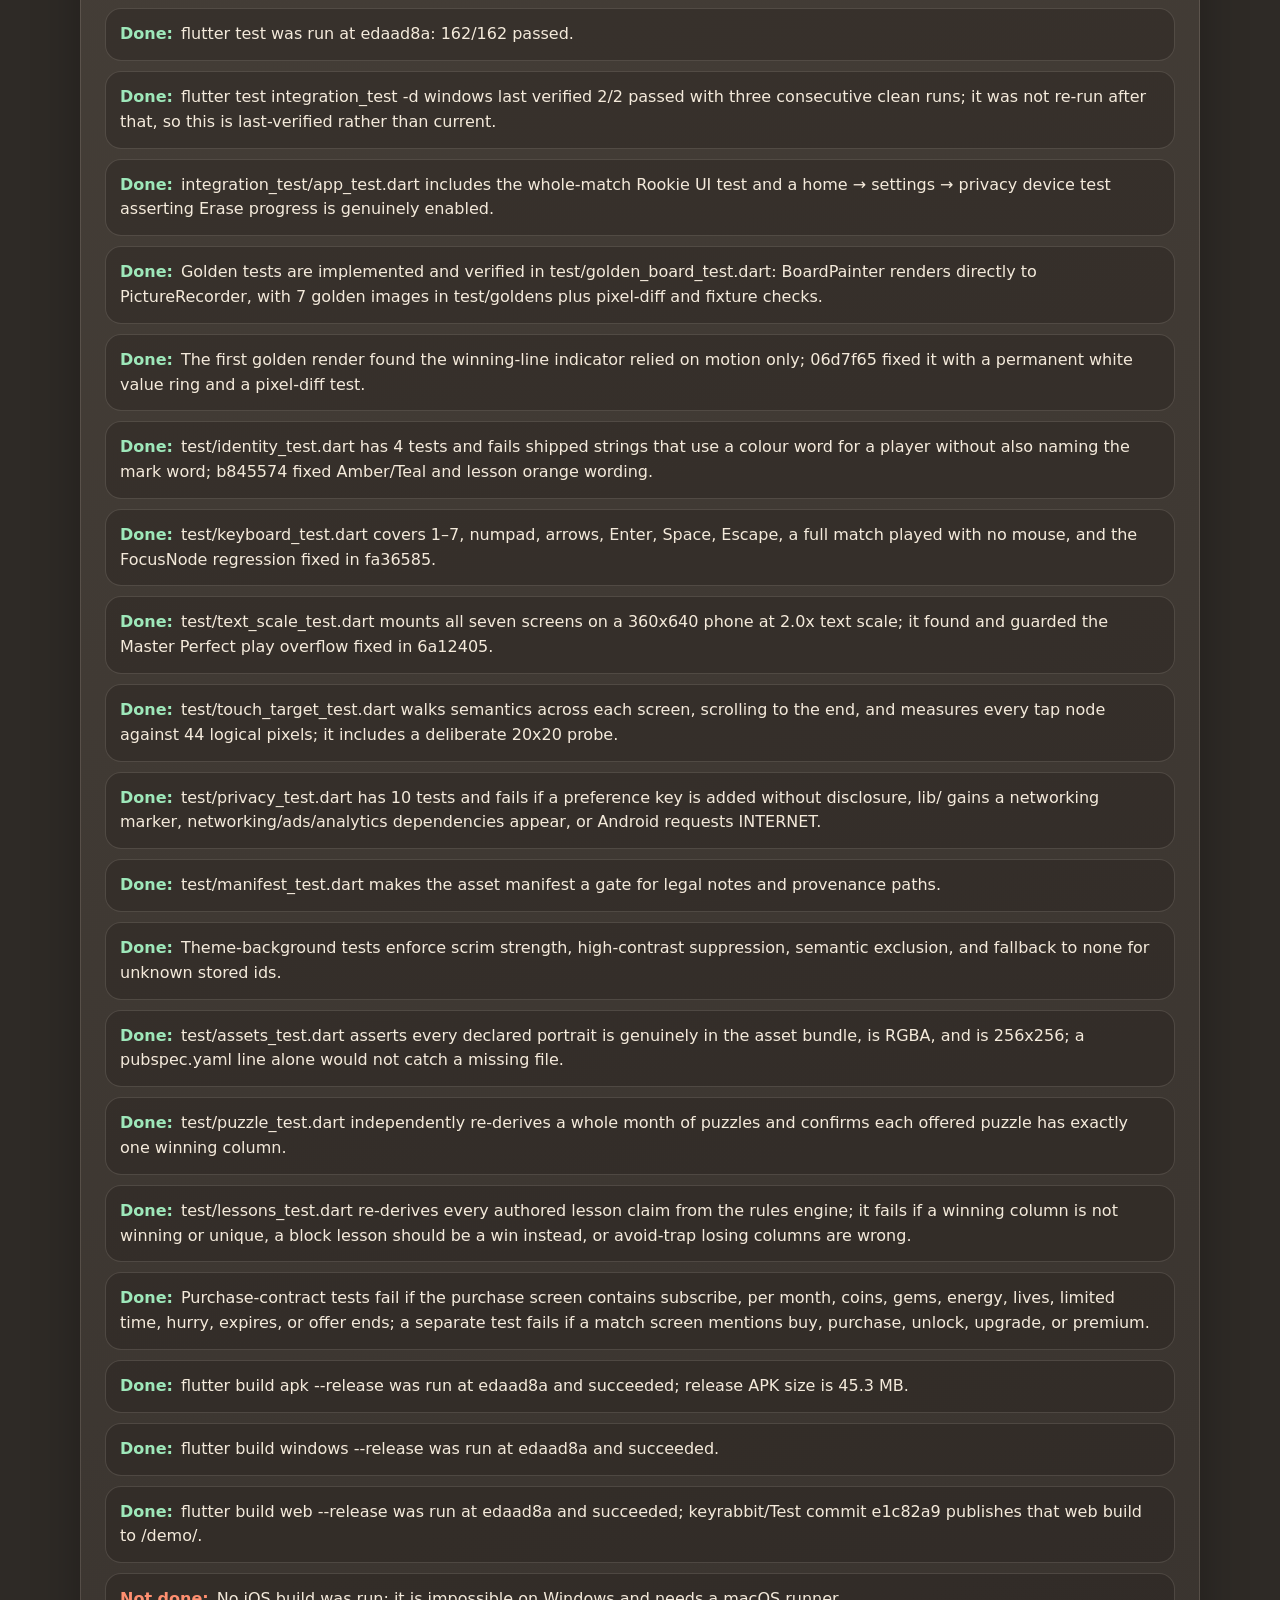
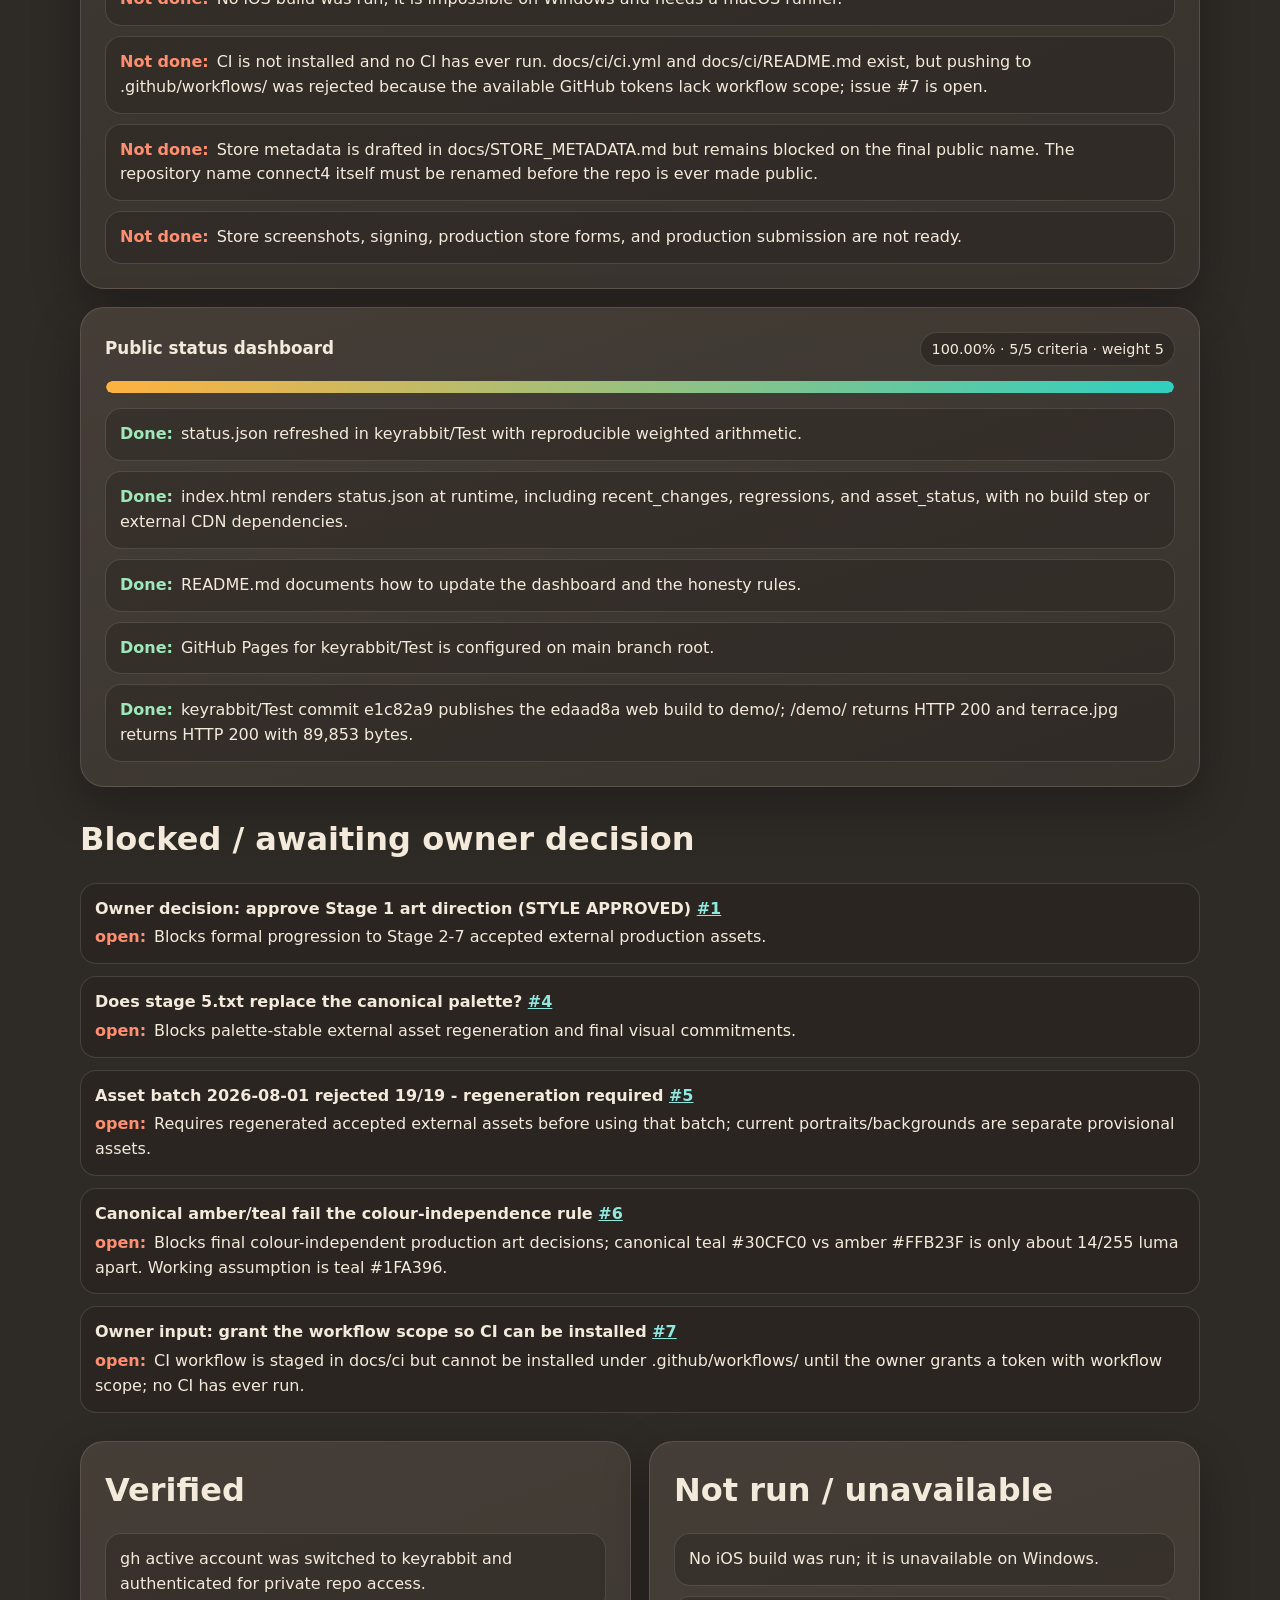
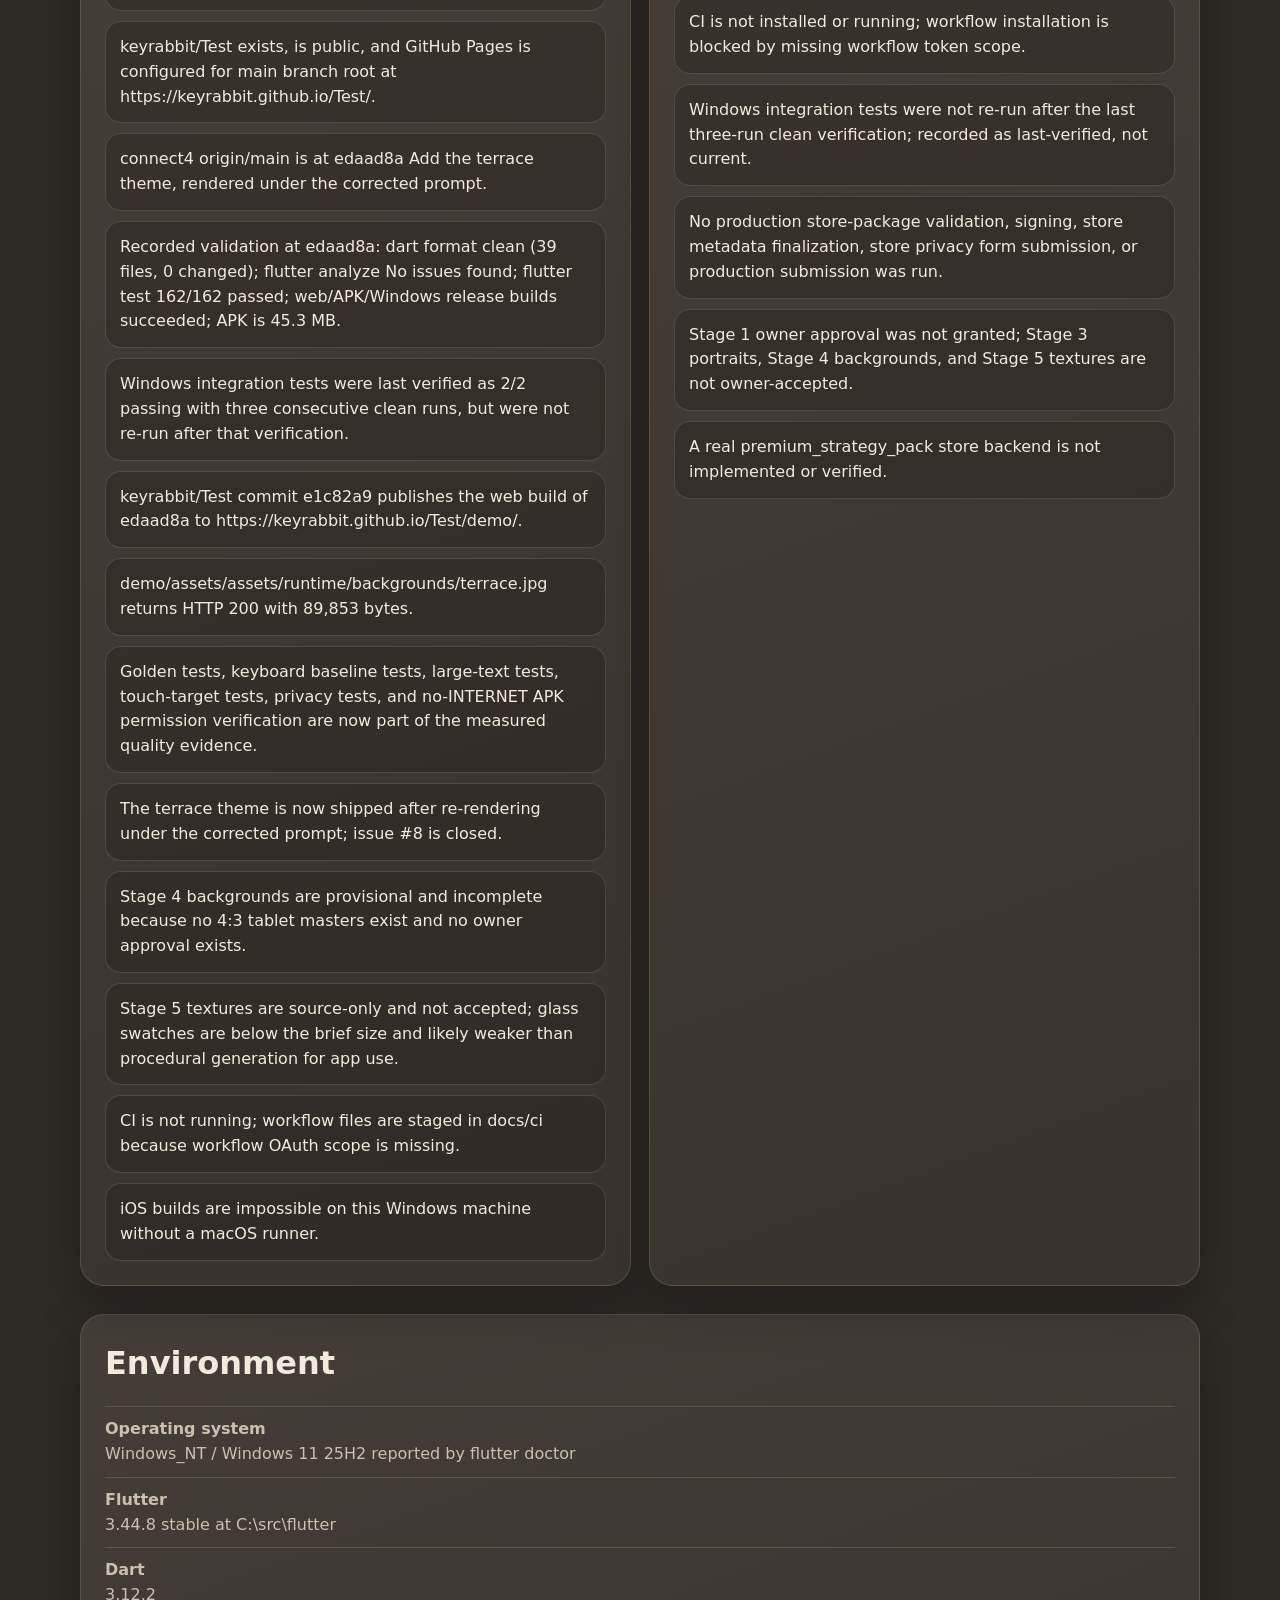
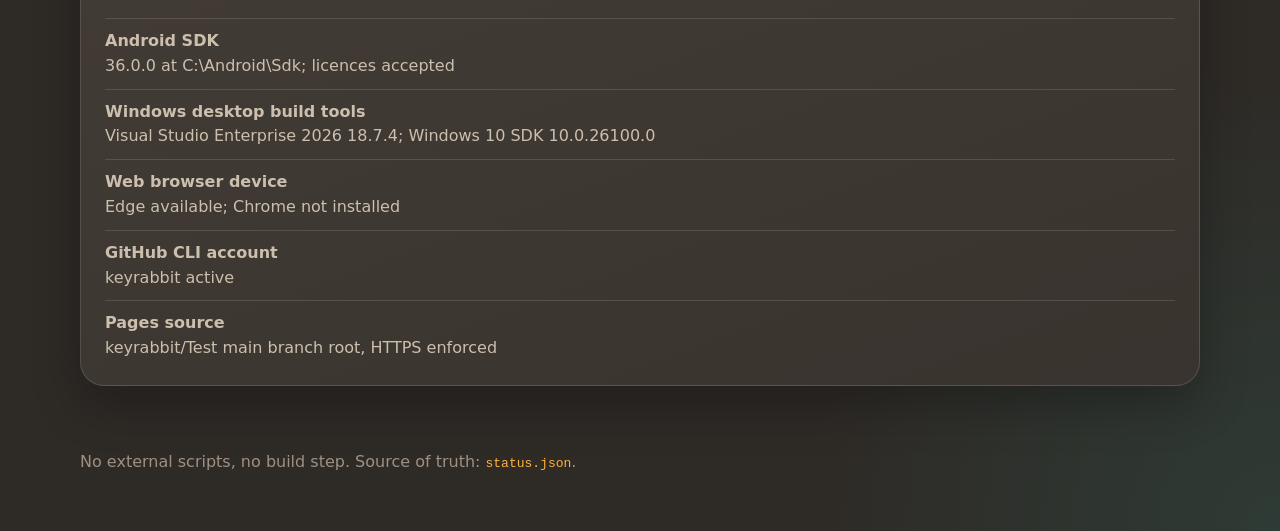
==== commit 6a542f7e: "Refresh Linefall status after accessibility gates Co-authored-by: Copilot <223556219+Copilot@users.n" ====
--- a/index.html
+++ b/index.html
@@ -179,6 +179,15 @@
       </section>`;
     }
 
+    function renderAssetStatus(items) {
+      if (!items || items.length === 0) return '';
+      return `<section class="card" aria-labelledby="asset-status-heading">
+        <h2 id="asset-status-heading">Asset status</h2>
+        <ul class="fact-list">${items.map(item => `
+          <li><strong>${esc(item.stage || 'Asset')}:</strong> ${esc(item.status || item)}</li>`).join('')}</ul>
+      </section>`;
+    }
+
     function render(data) {
       document.title = `Linefall status — ${pct(data.overall_percent_complete)}`;
       const milestones = (data.milestones || []).map(m => `
@@ -212,6 +221,7 @@
         </section>` : '';
       const changes = renderChanges(data.recent_changes);
       const regressions = renderRegressions(data.regressions);
+      const assetStatus = renderAssetStatus(data.asset_status);
 
       app.innerHTML = `
         <section class="grid summary" aria-labelledby="overall-heading">
@@ -237,6 +247,8 @@
         ${changes}
 
         ${regressions}
+
+        ${assetStatus}
 
         <section aria-labelledby="milestones-heading">
           <h2 id="milestones-heading">Milestone breakdown</h2>
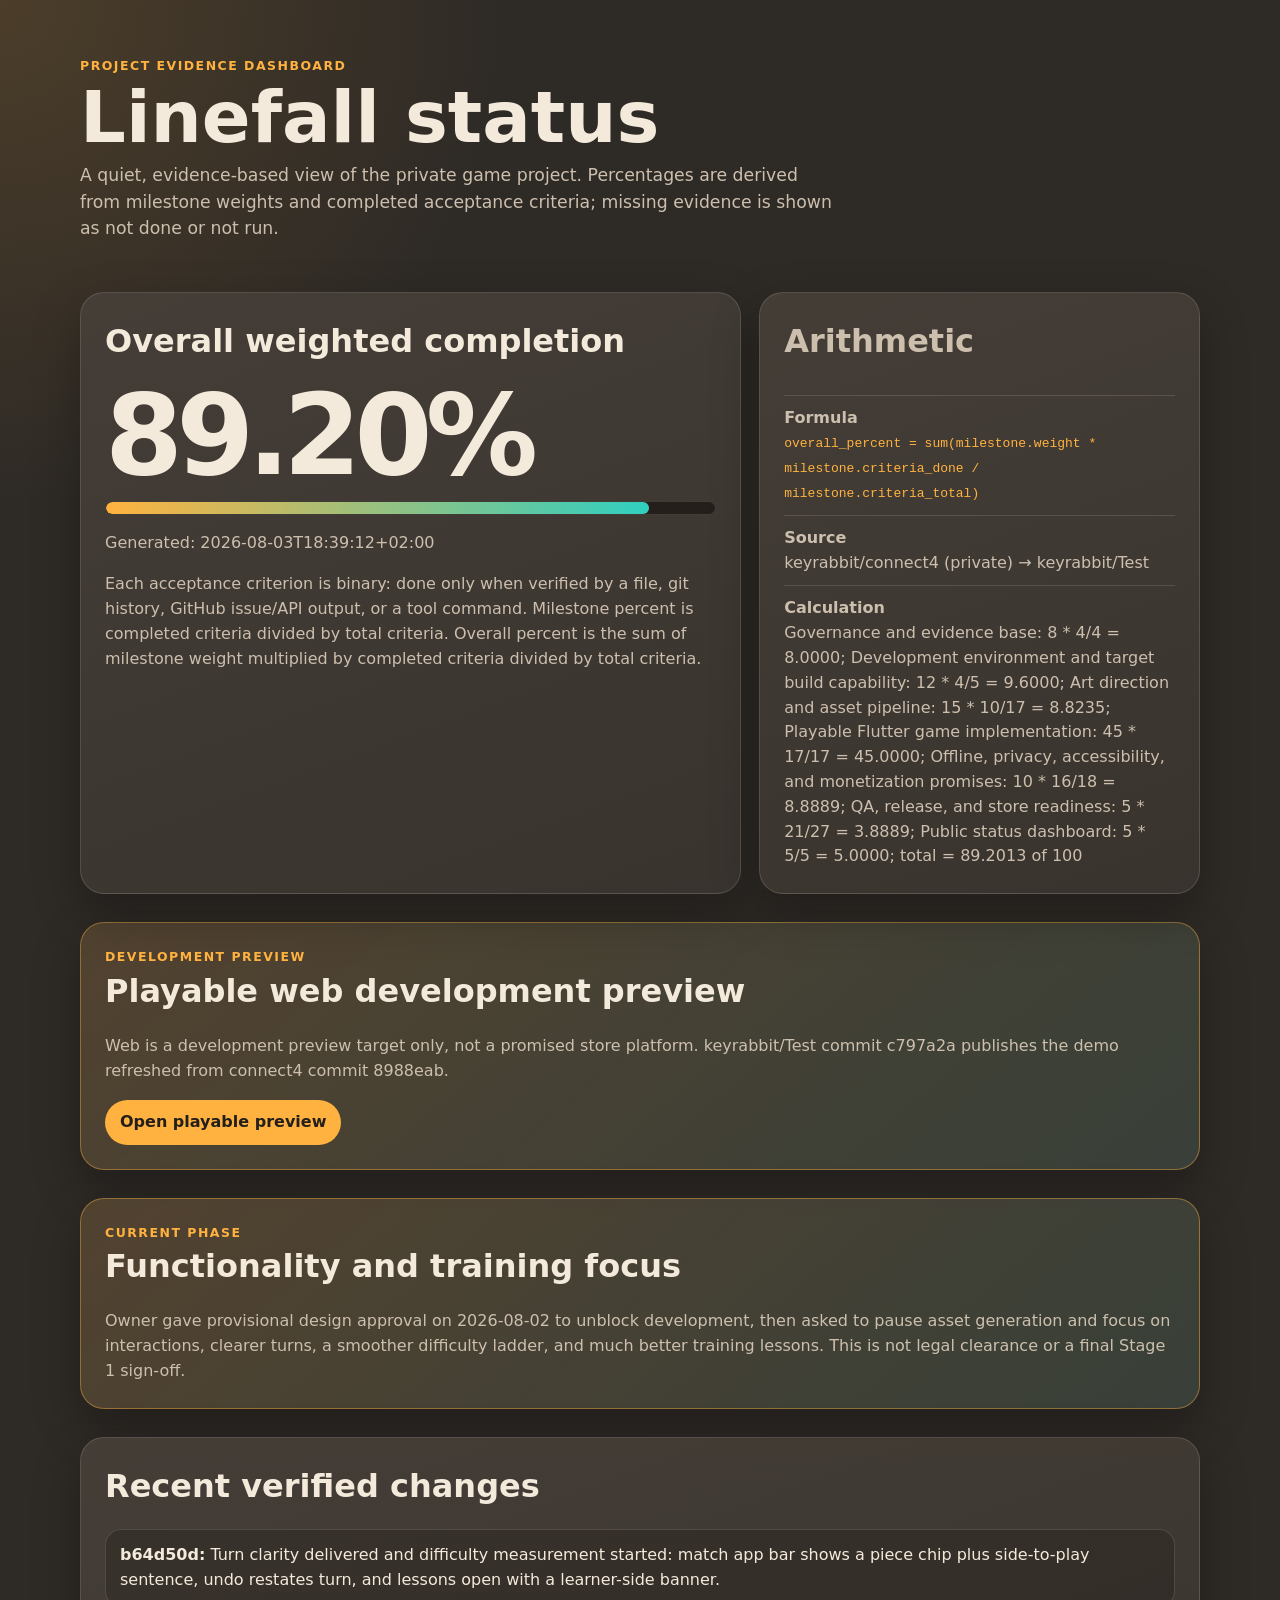
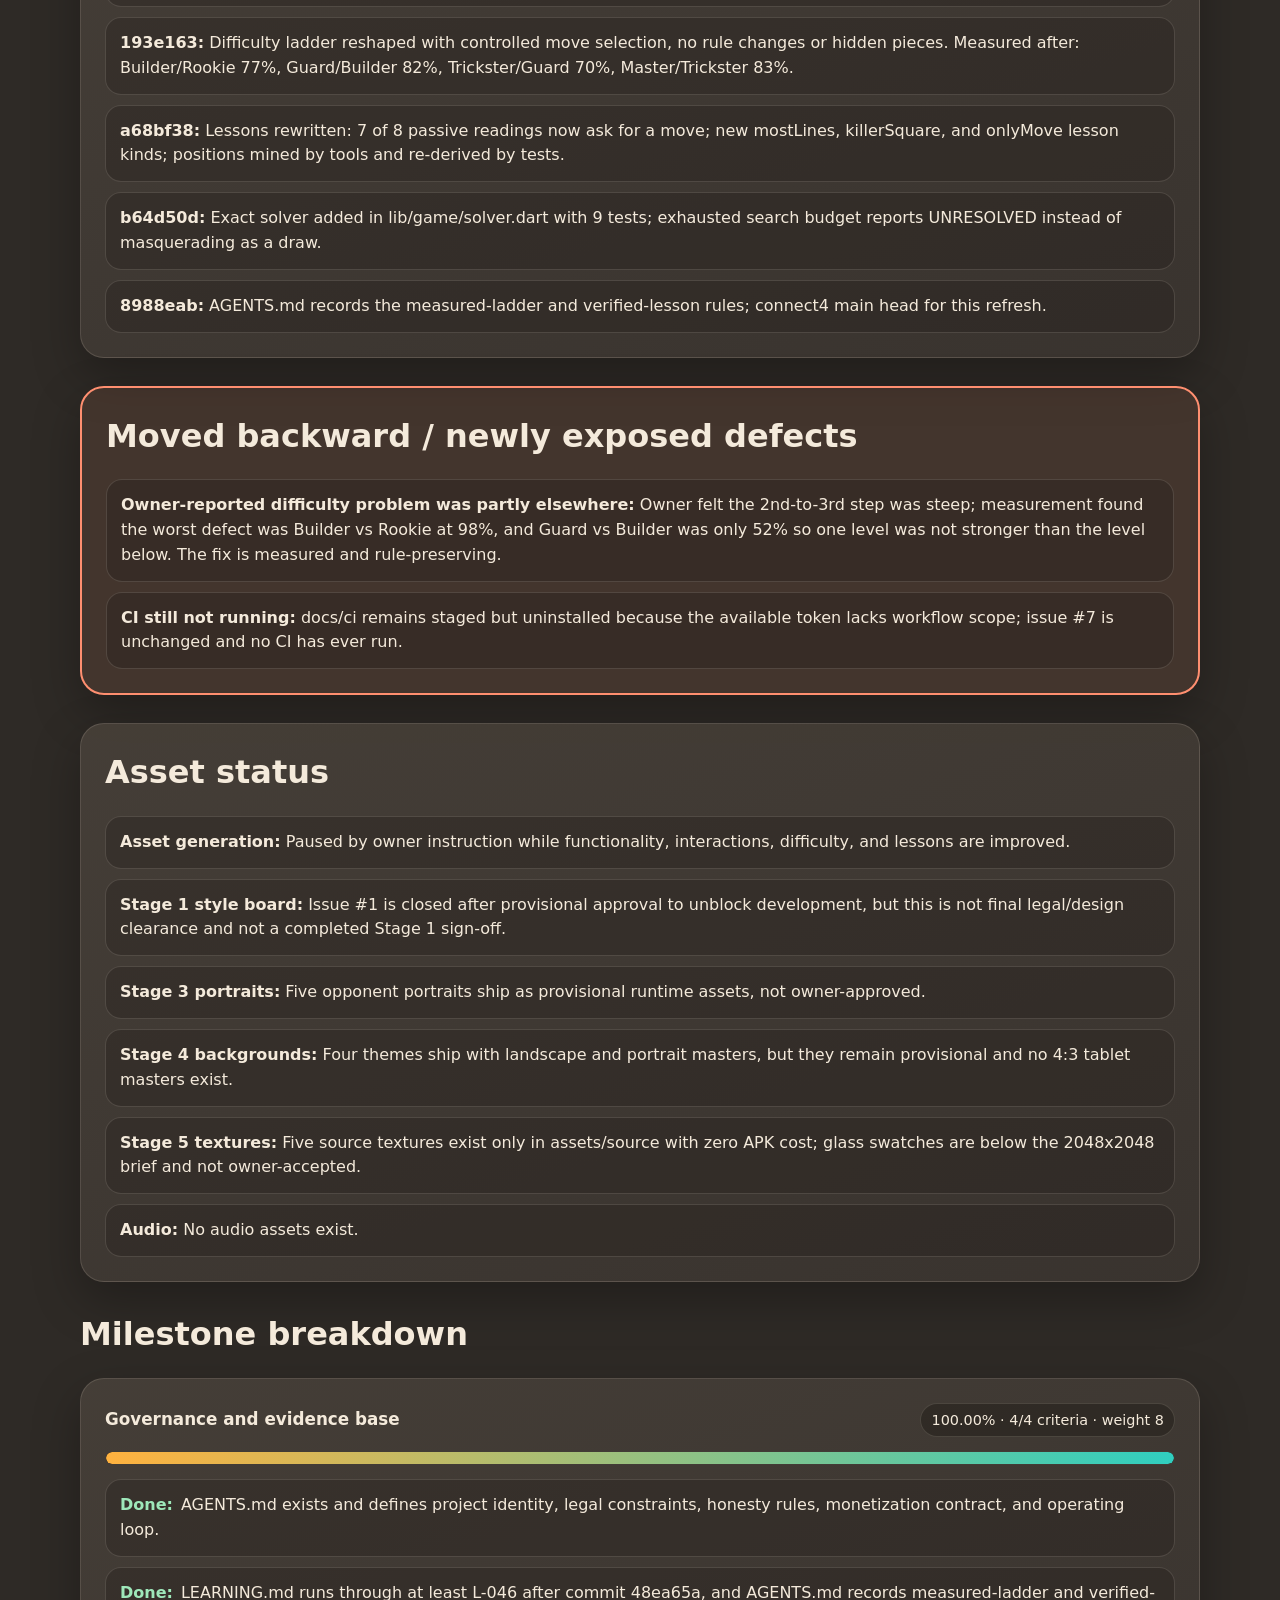
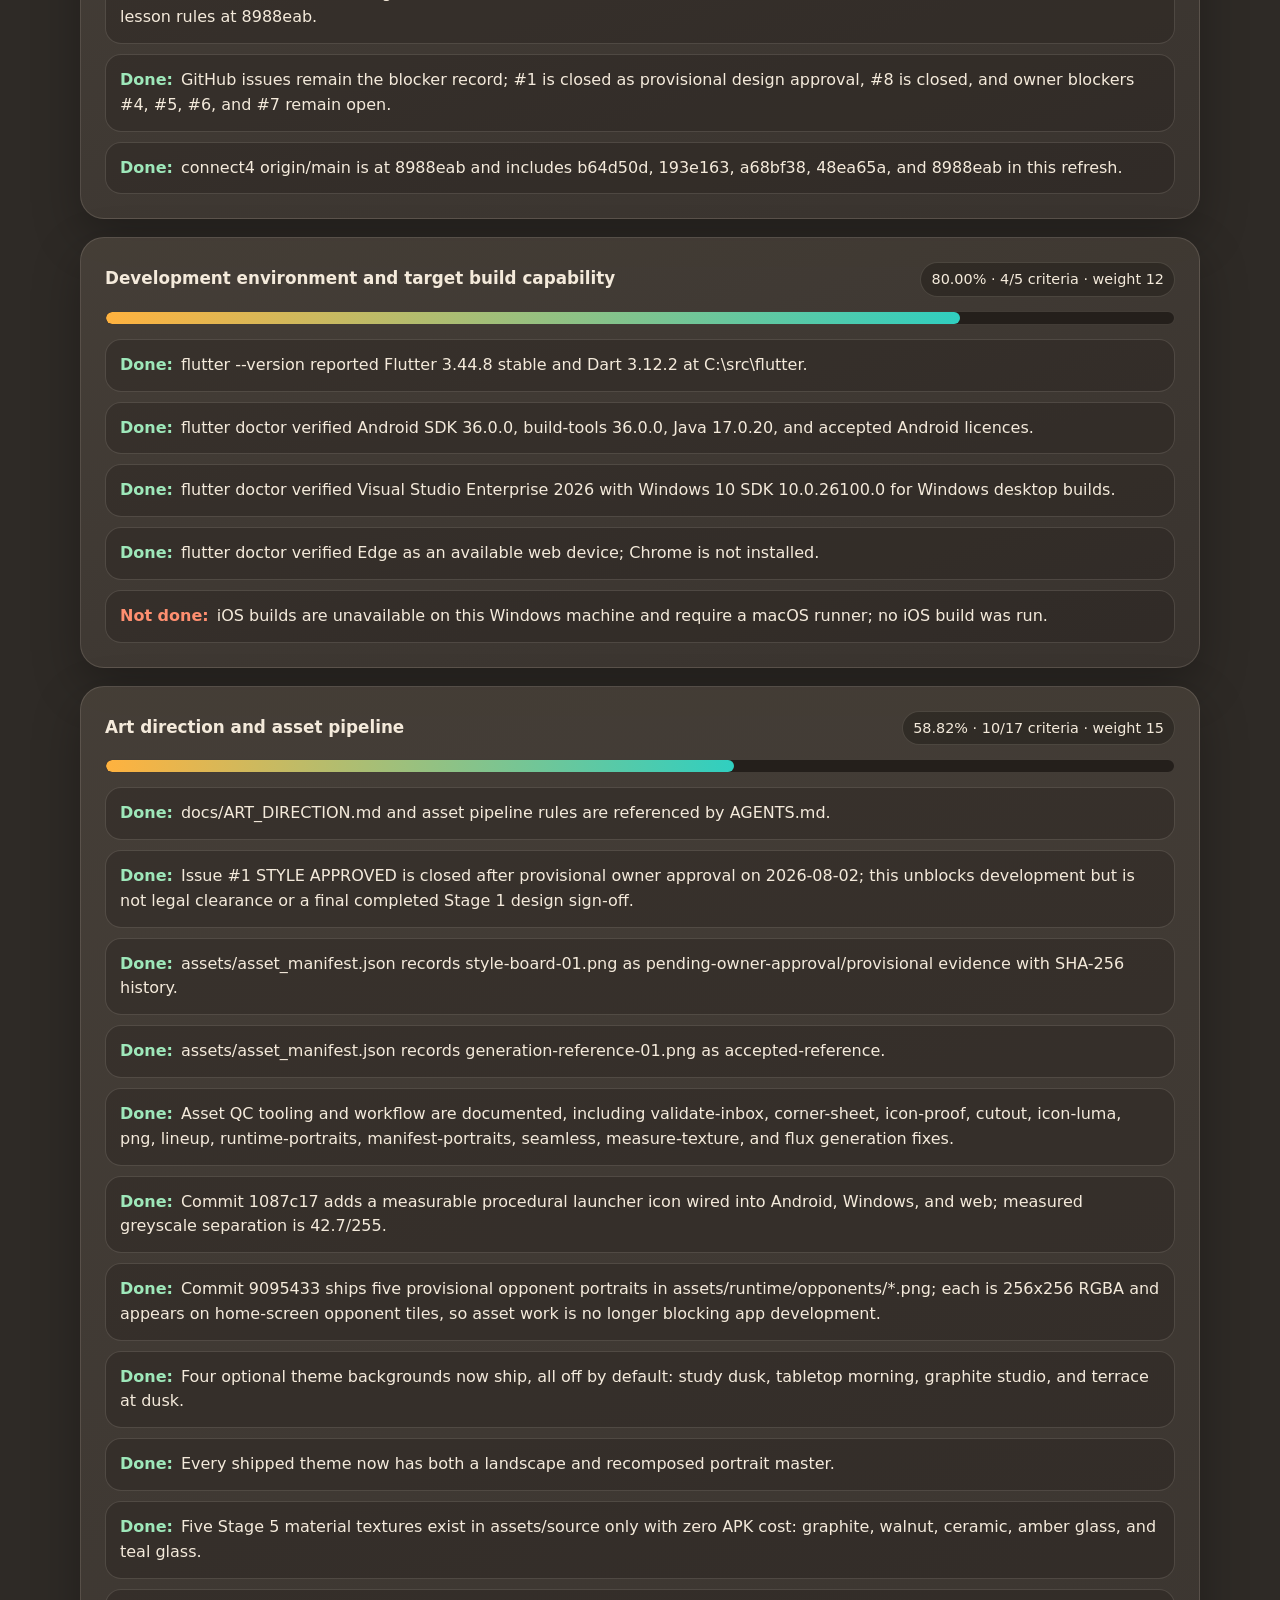
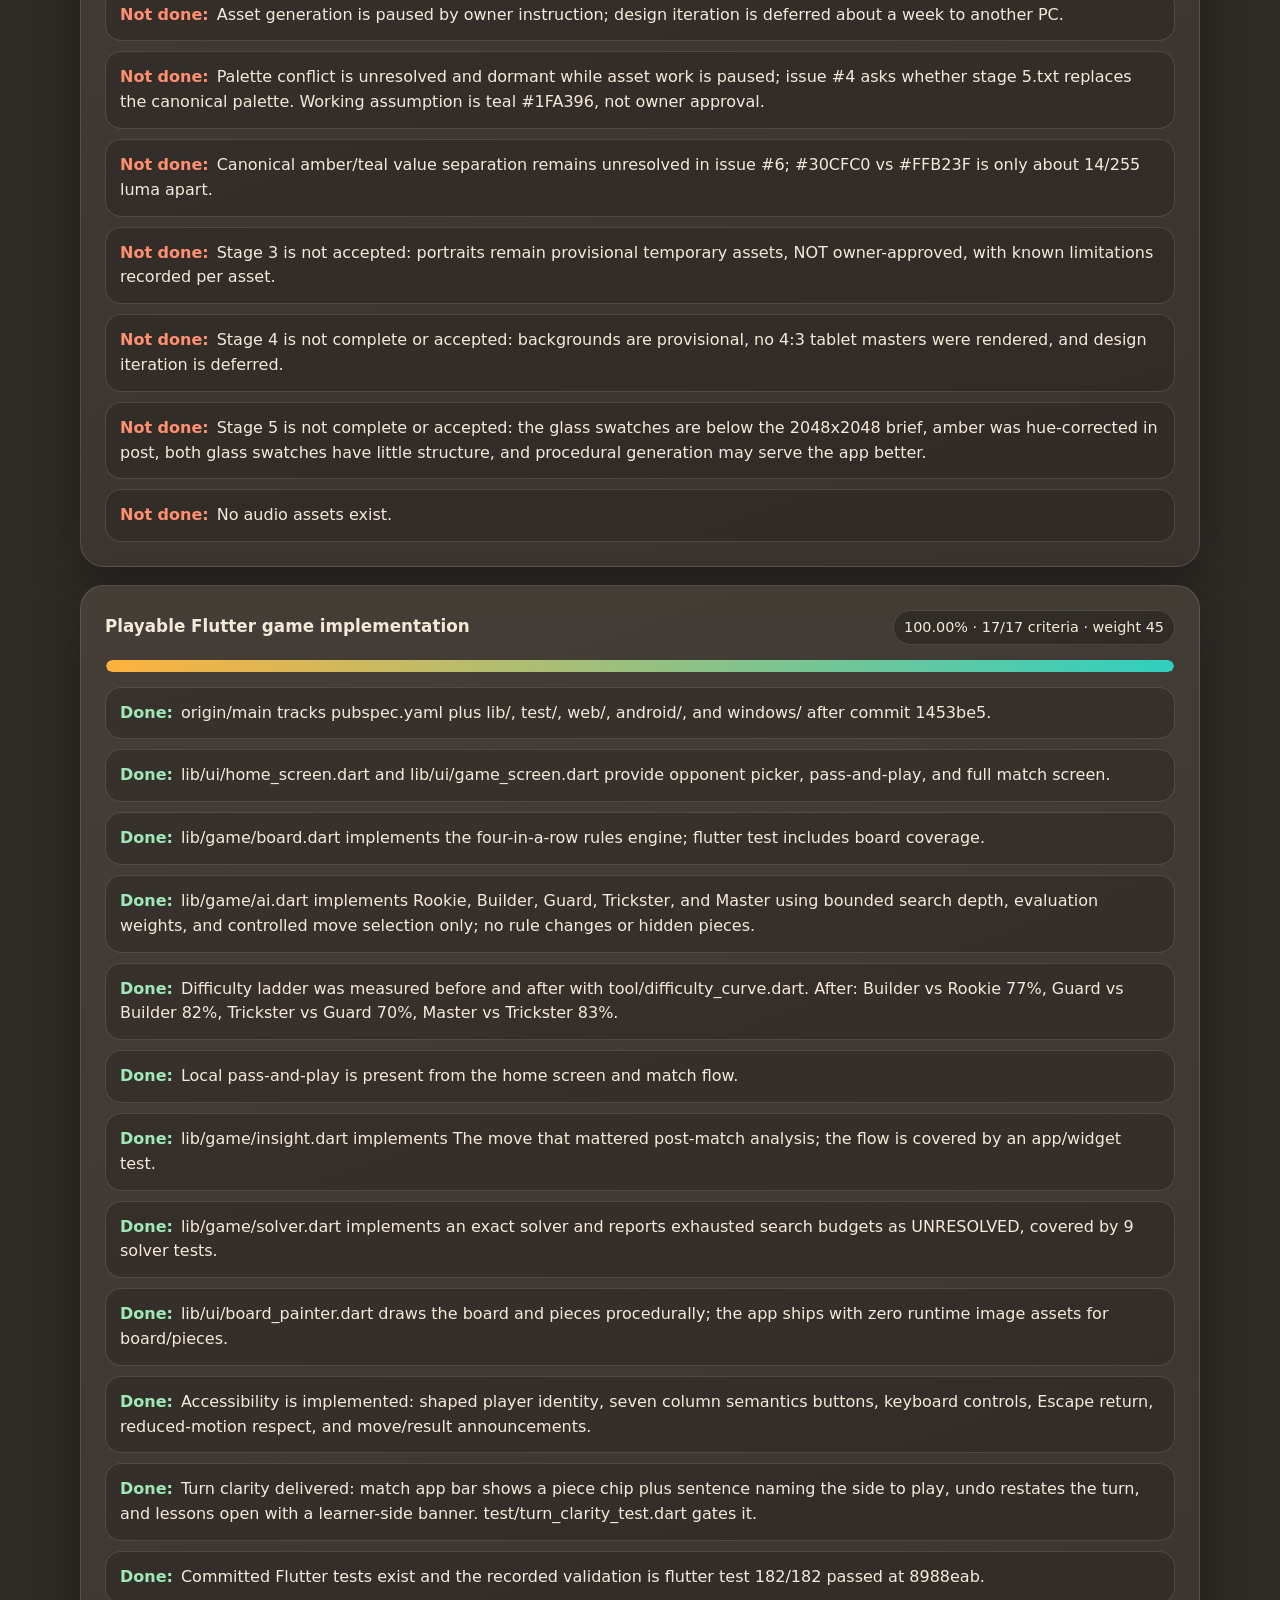
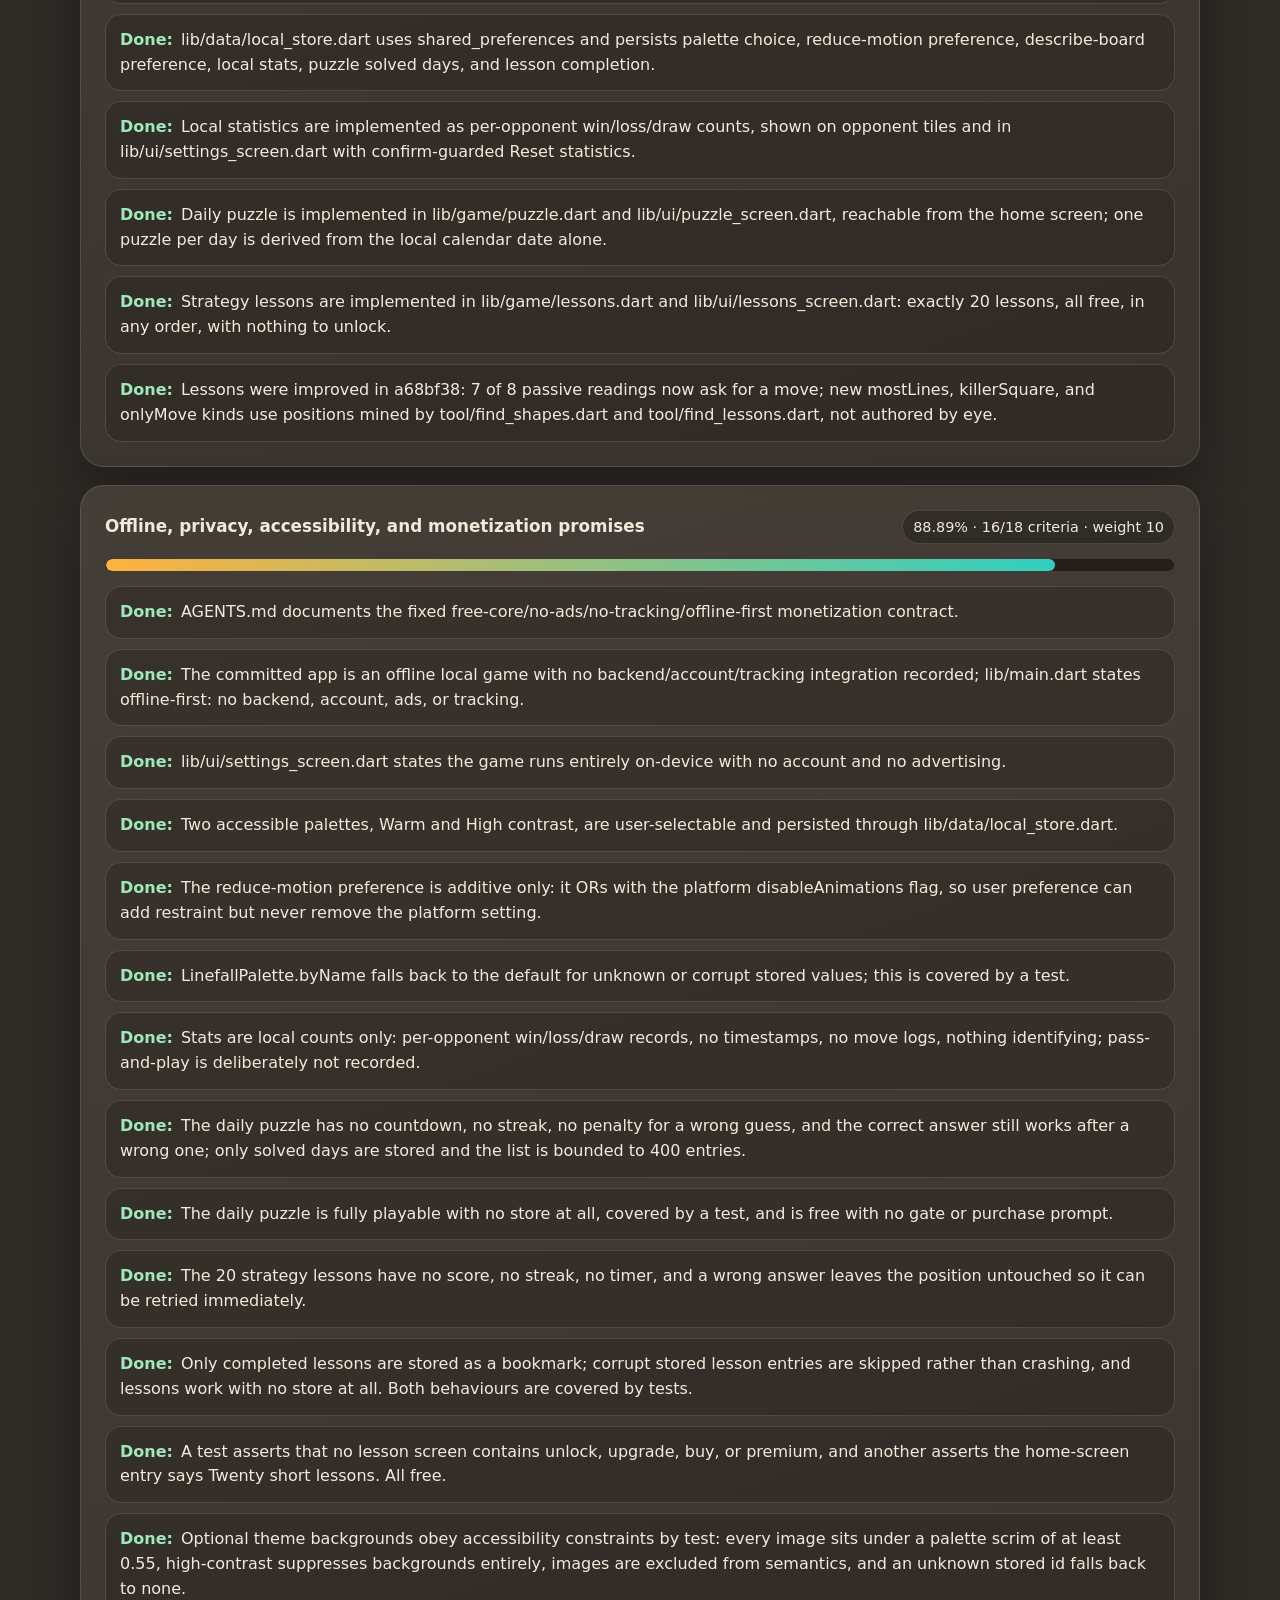
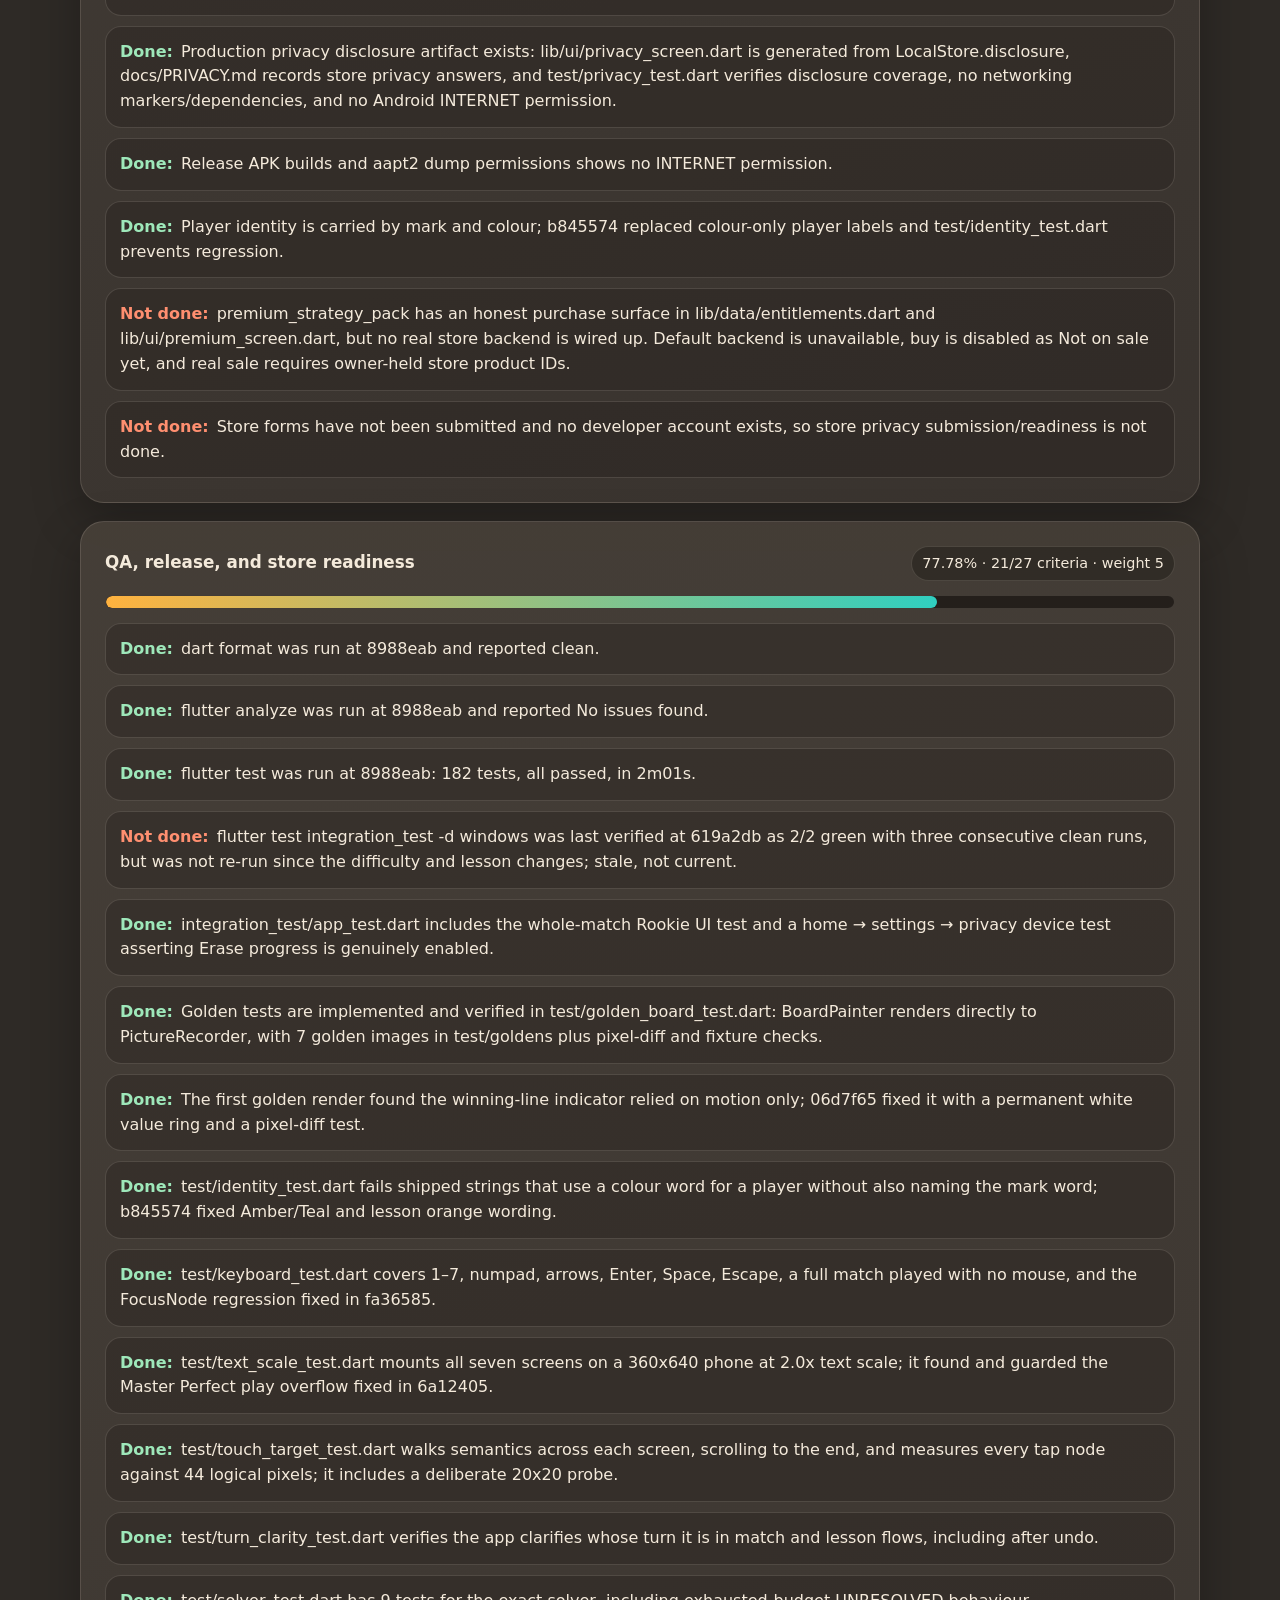
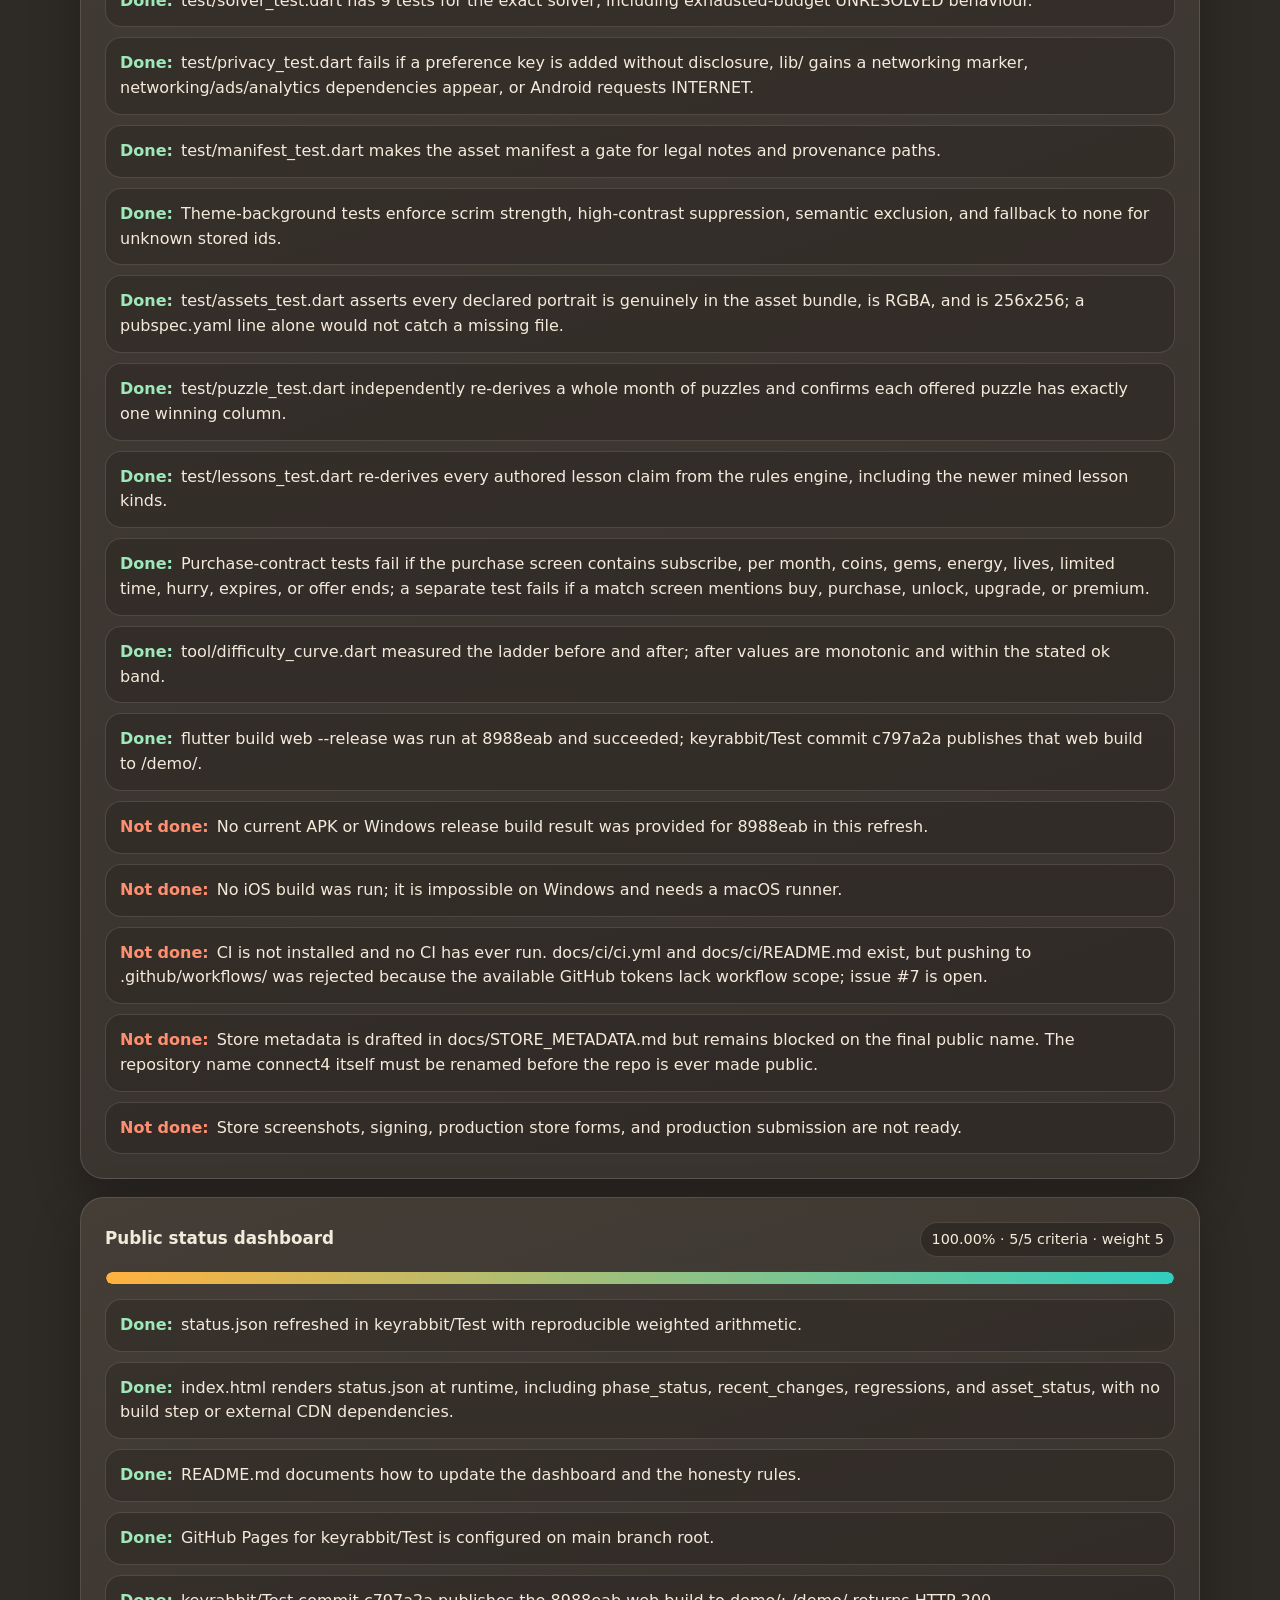
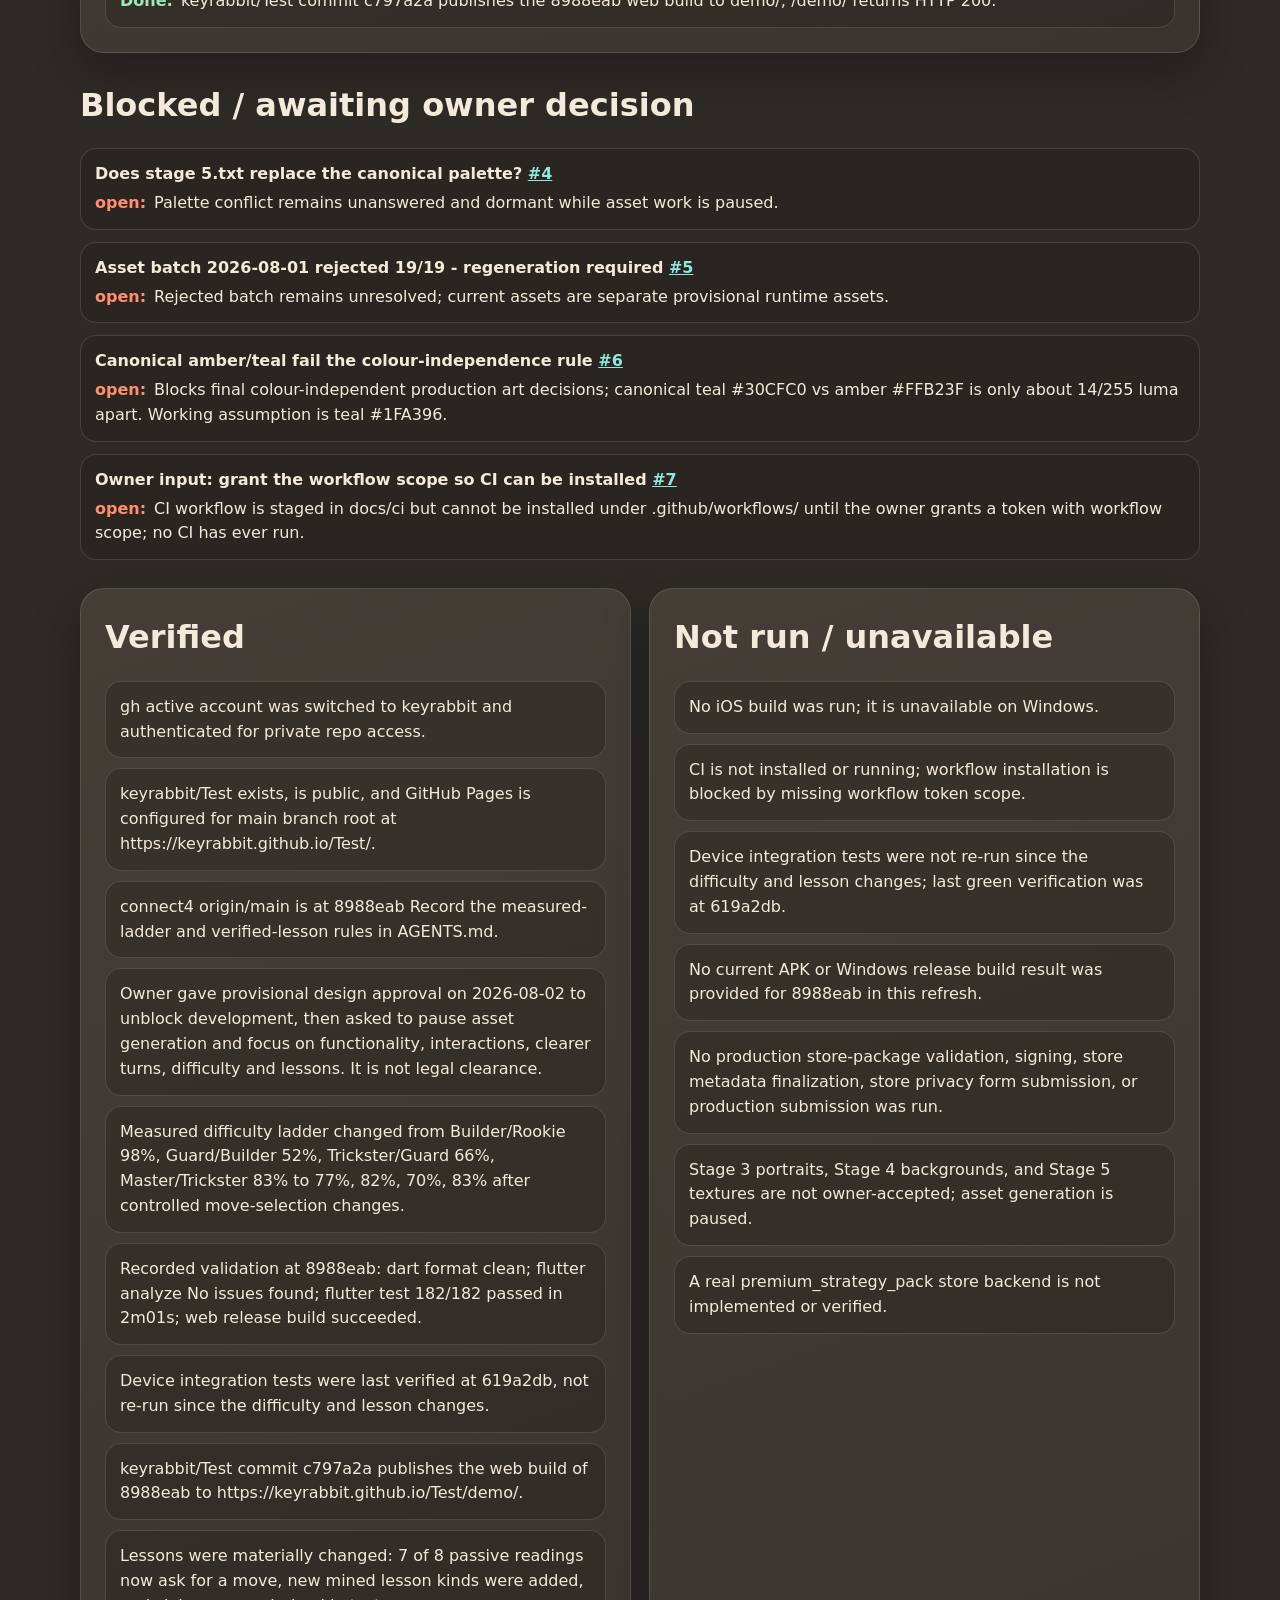
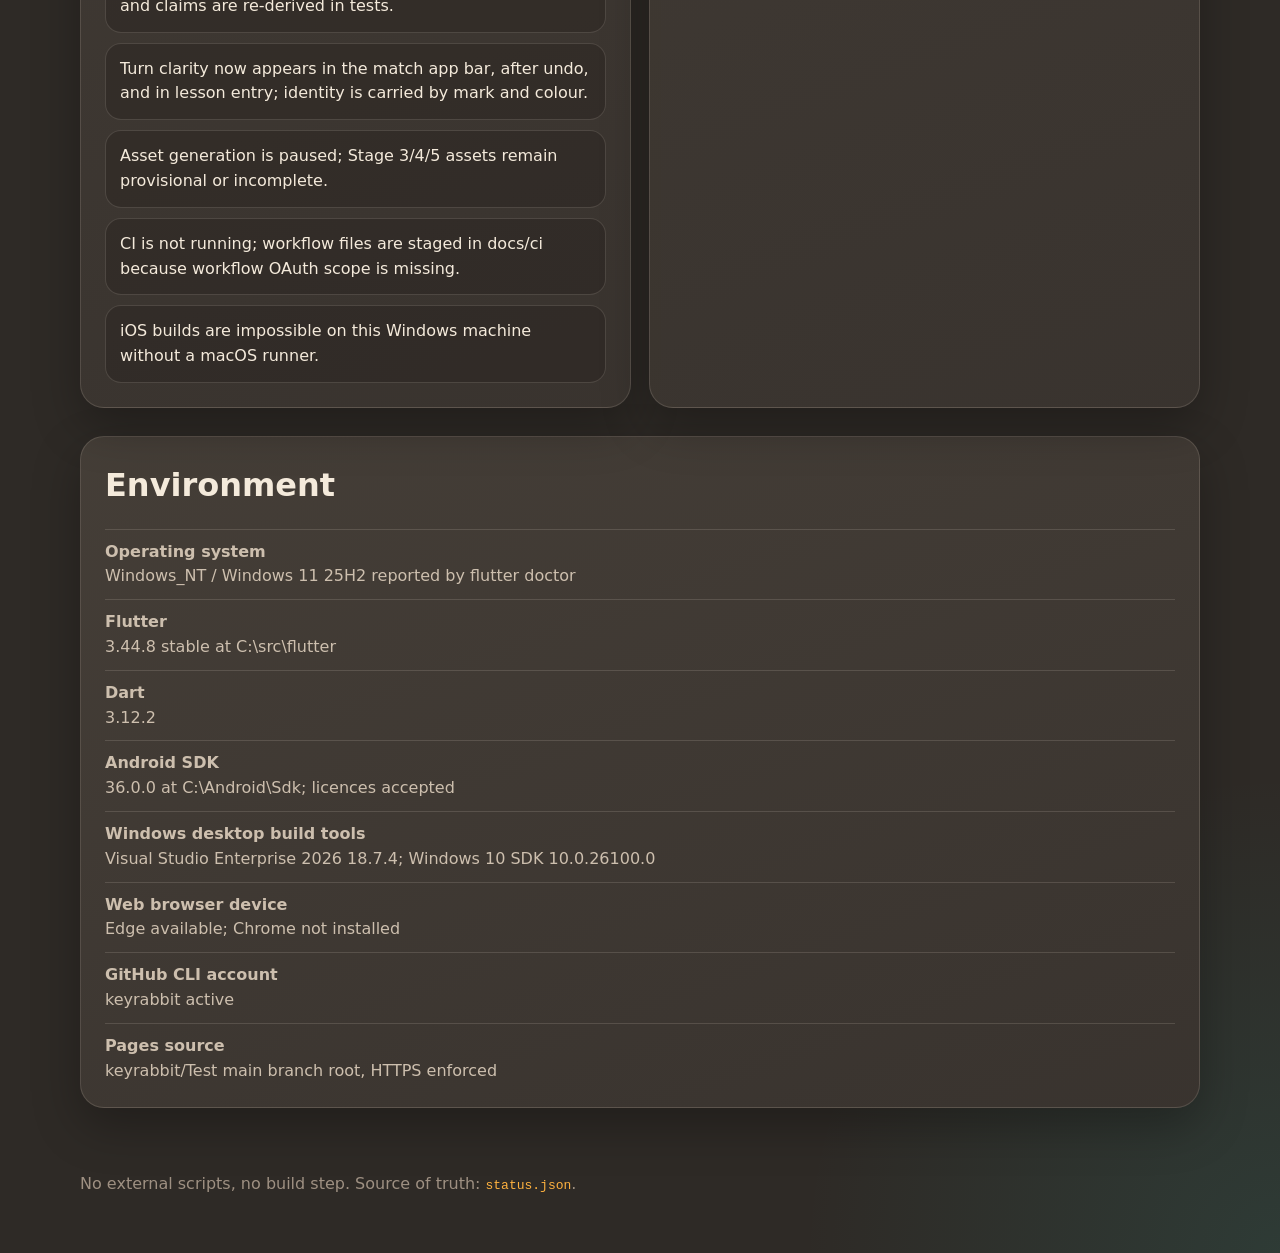
==== commit 9afbd009: "Refresh Linefall status after training focus shift Co-authored-by: Copilot <223556219+Copilot@users." ====
--- a/index.html
+++ b/index.html
@@ -188,6 +188,15 @@
       </section>`;
     }
 
+    function renderPhase(item) {
+      if (!item) return '';
+      return `<section class="card preview-card" aria-labelledby="phase-heading">
+        <p class="eyebrow">Current phase</p>
+        <h2 id="phase-heading">${esc(item.title || 'Phase update')}</h2>
+        <p class="note">${esc(item.summary || '')}</p>
+      </section>`;
+    }
+
     function render(data) {
       document.title = `Linefall status — ${pct(data.overall_percent_complete)}`;
       const milestones = (data.milestones || []).map(m => `
@@ -222,6 +231,7 @@
       const changes = renderChanges(data.recent_changes);
       const regressions = renderRegressions(data.regressions);
       const assetStatus = renderAssetStatus(data.asset_status);
+      const phase = renderPhase(data.phase_status);
 
       app.innerHTML = `
         <section class="grid summary" aria-labelledby="overall-heading">
@@ -244,6 +254,8 @@
 
         ${preview}
 
+        ${phase}
+
         ${changes}
 
         ${regressions}
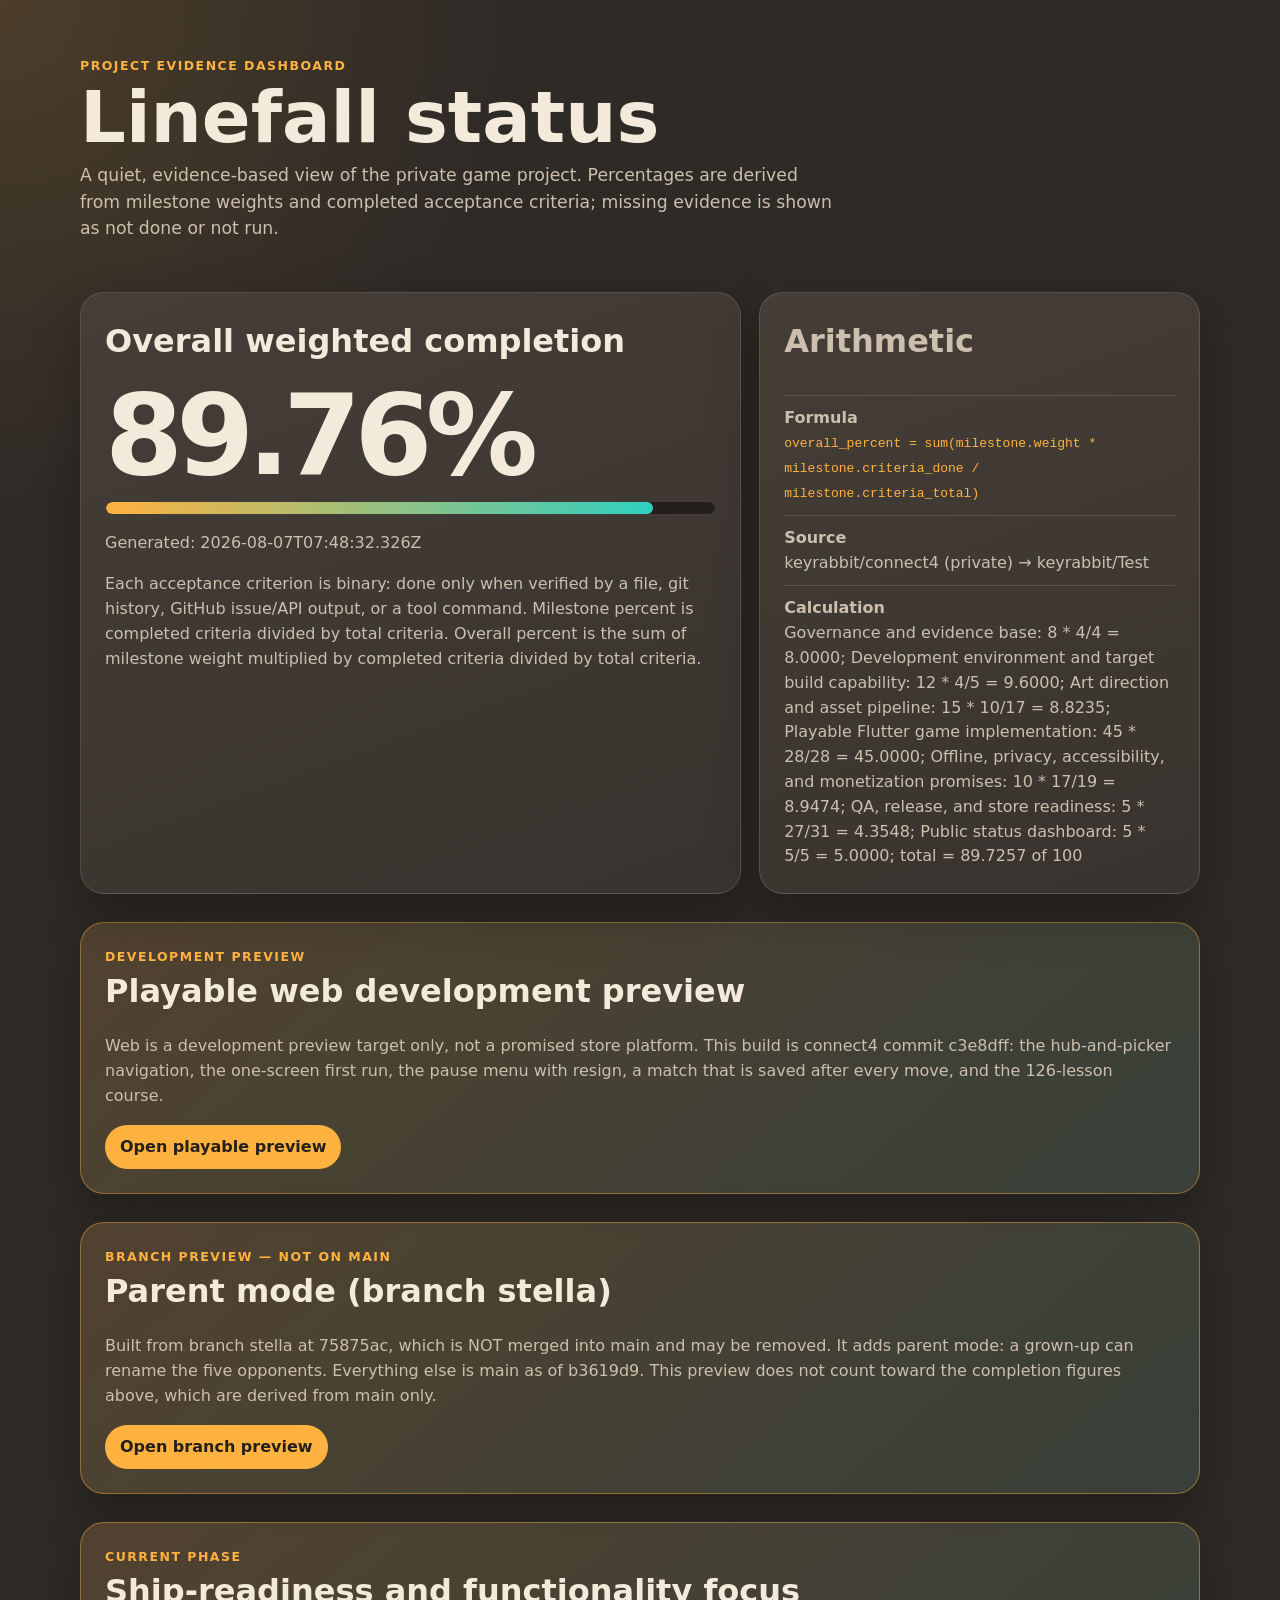
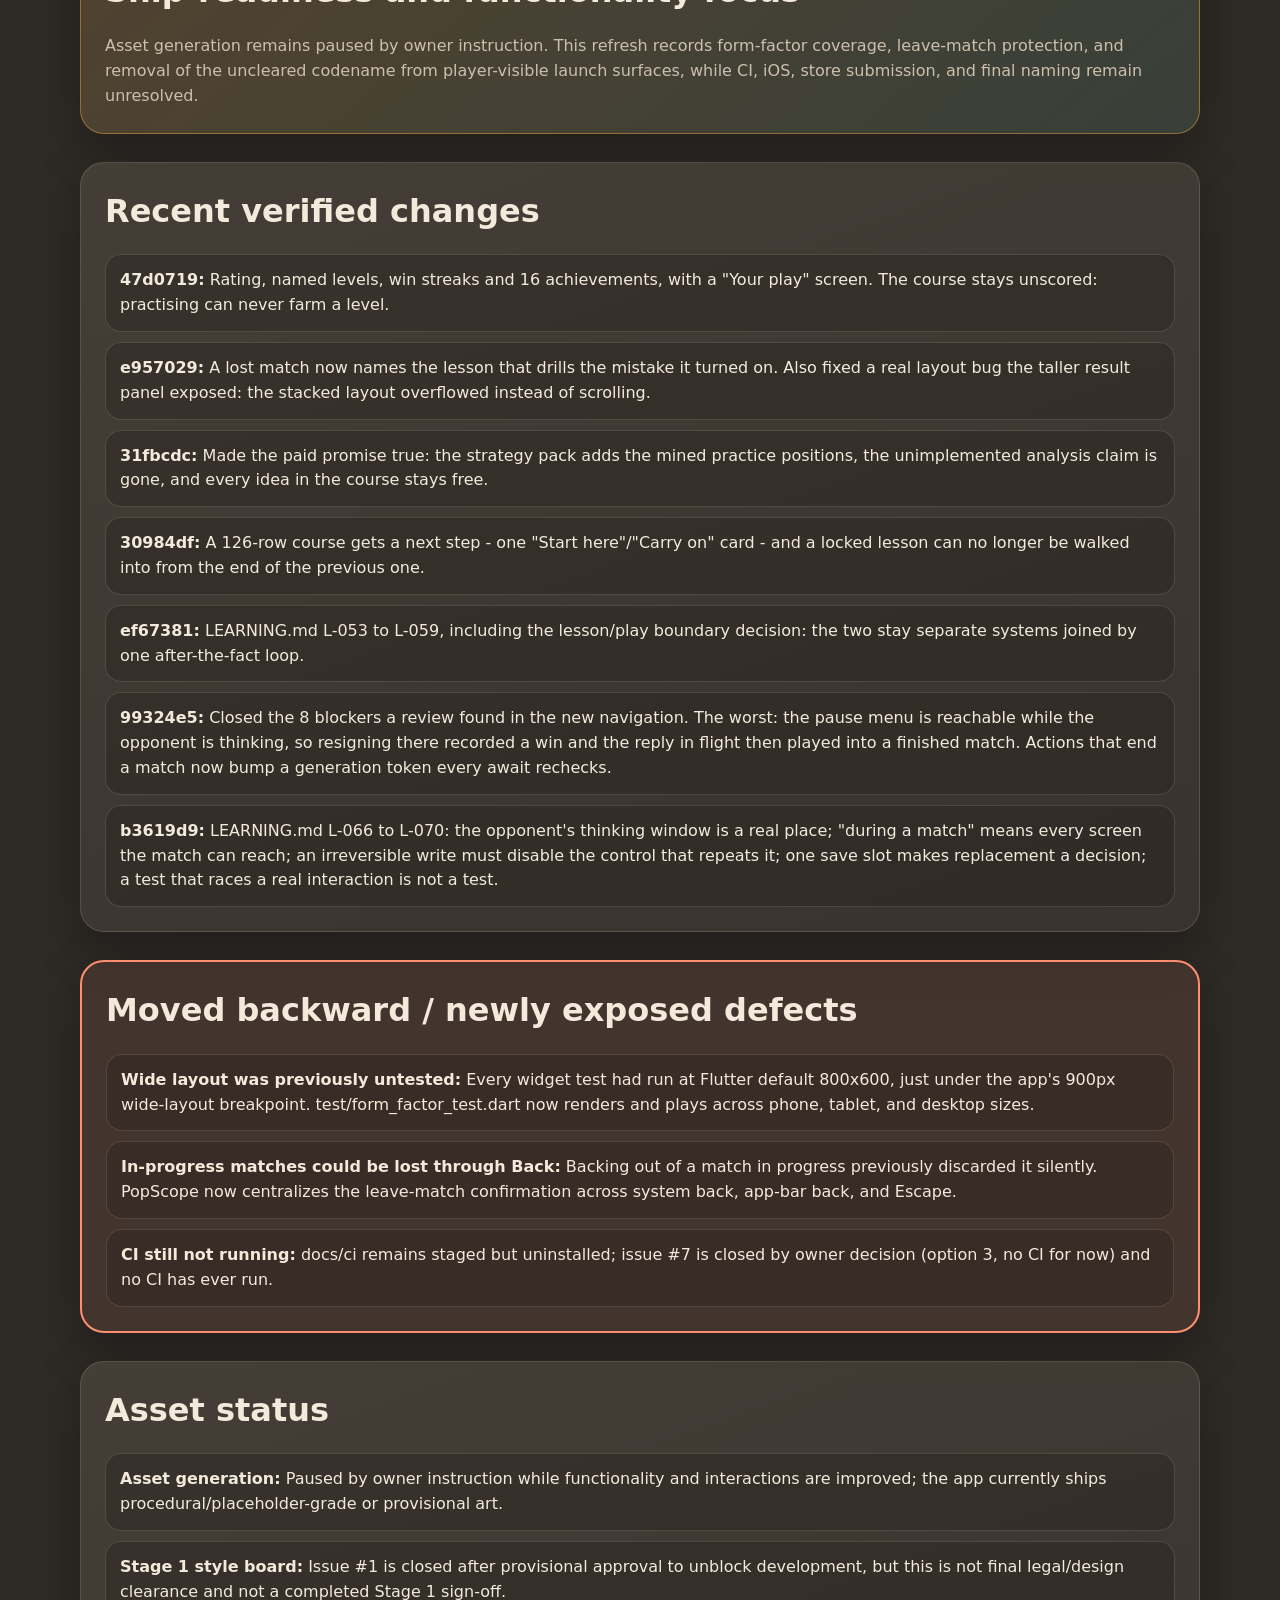
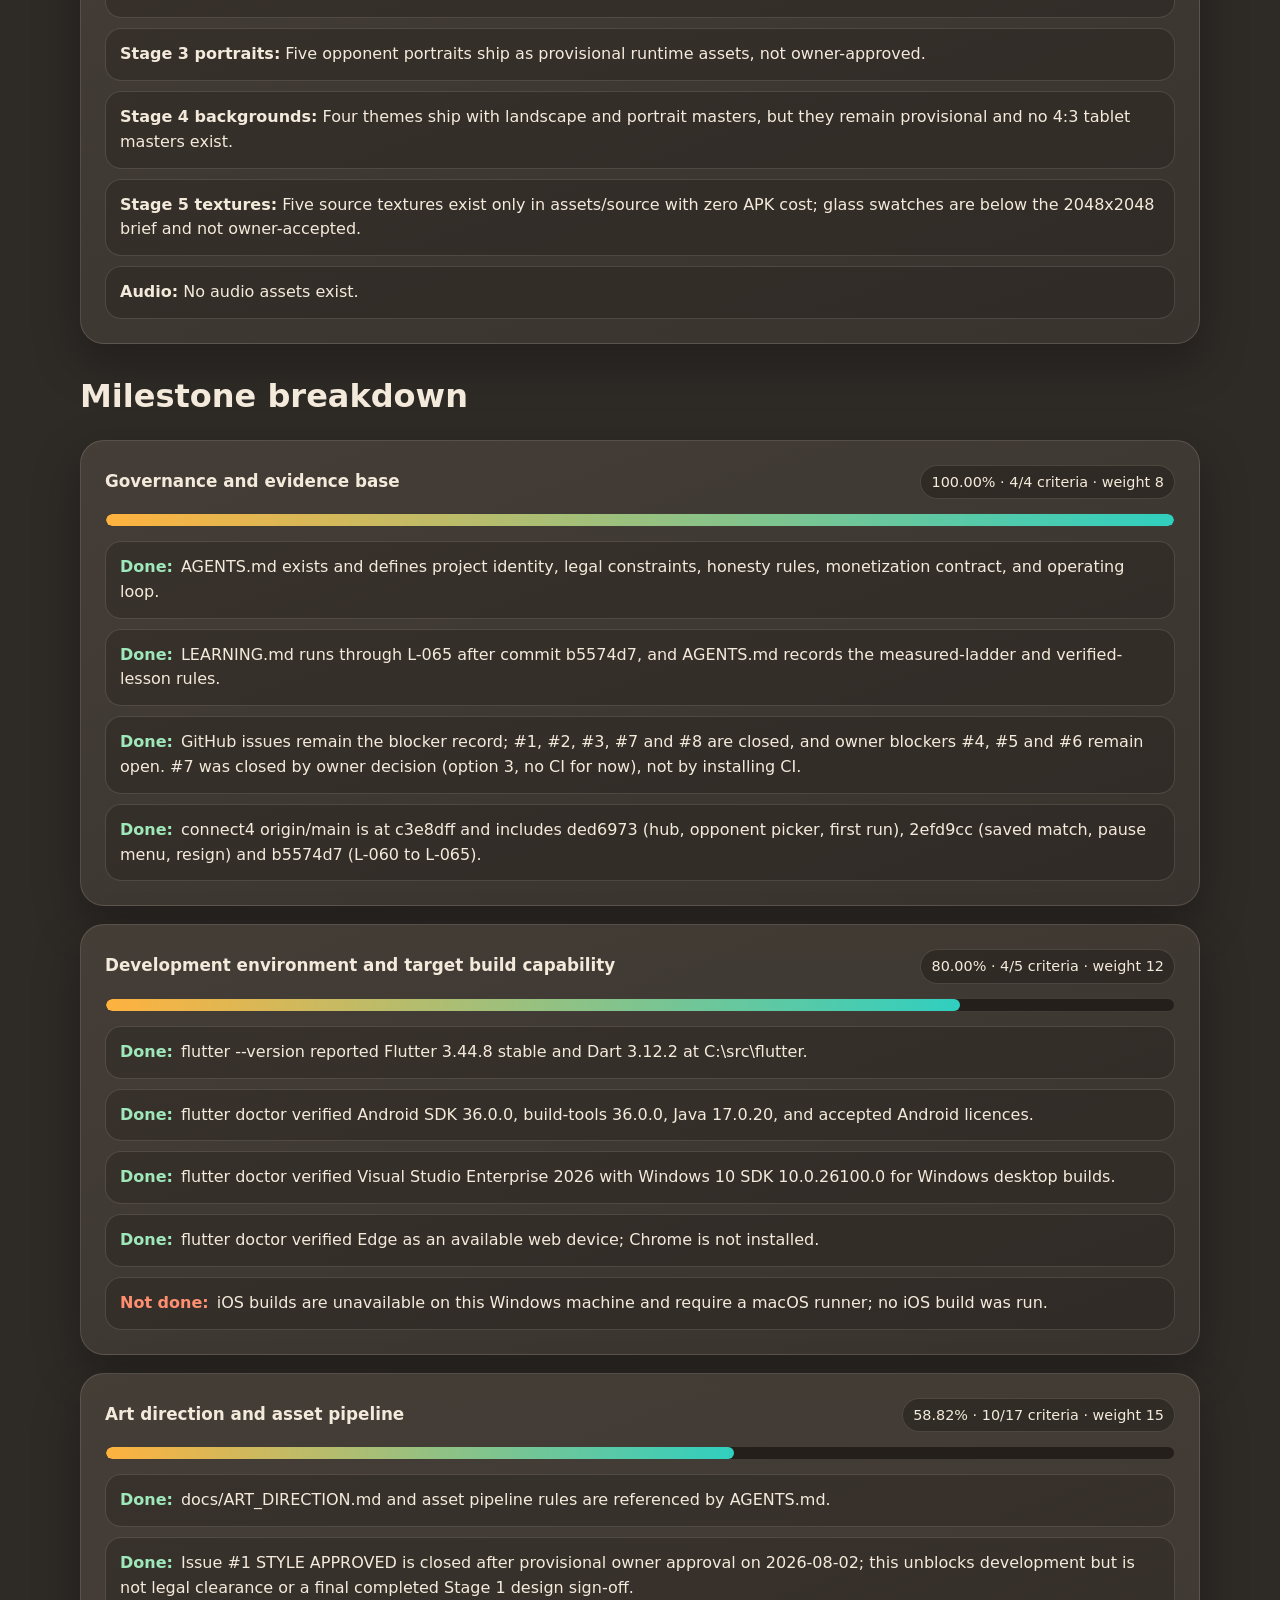
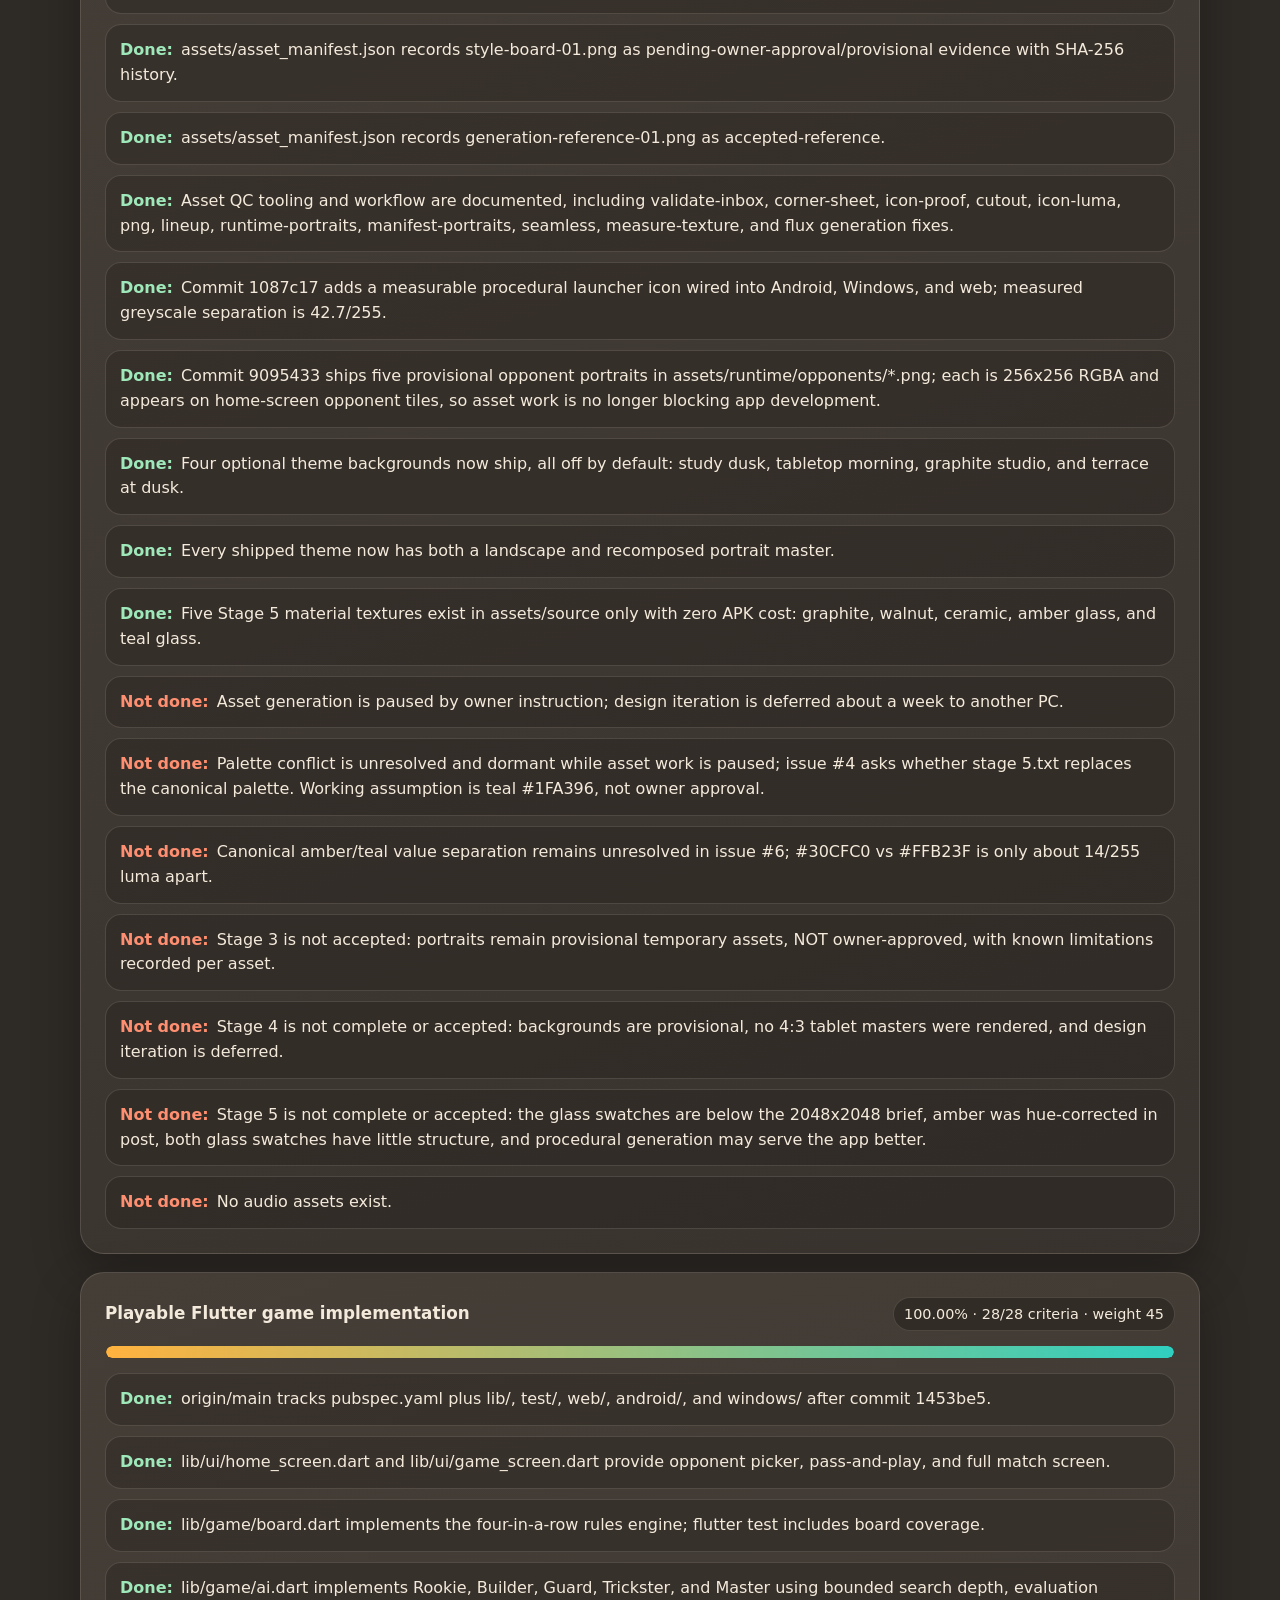
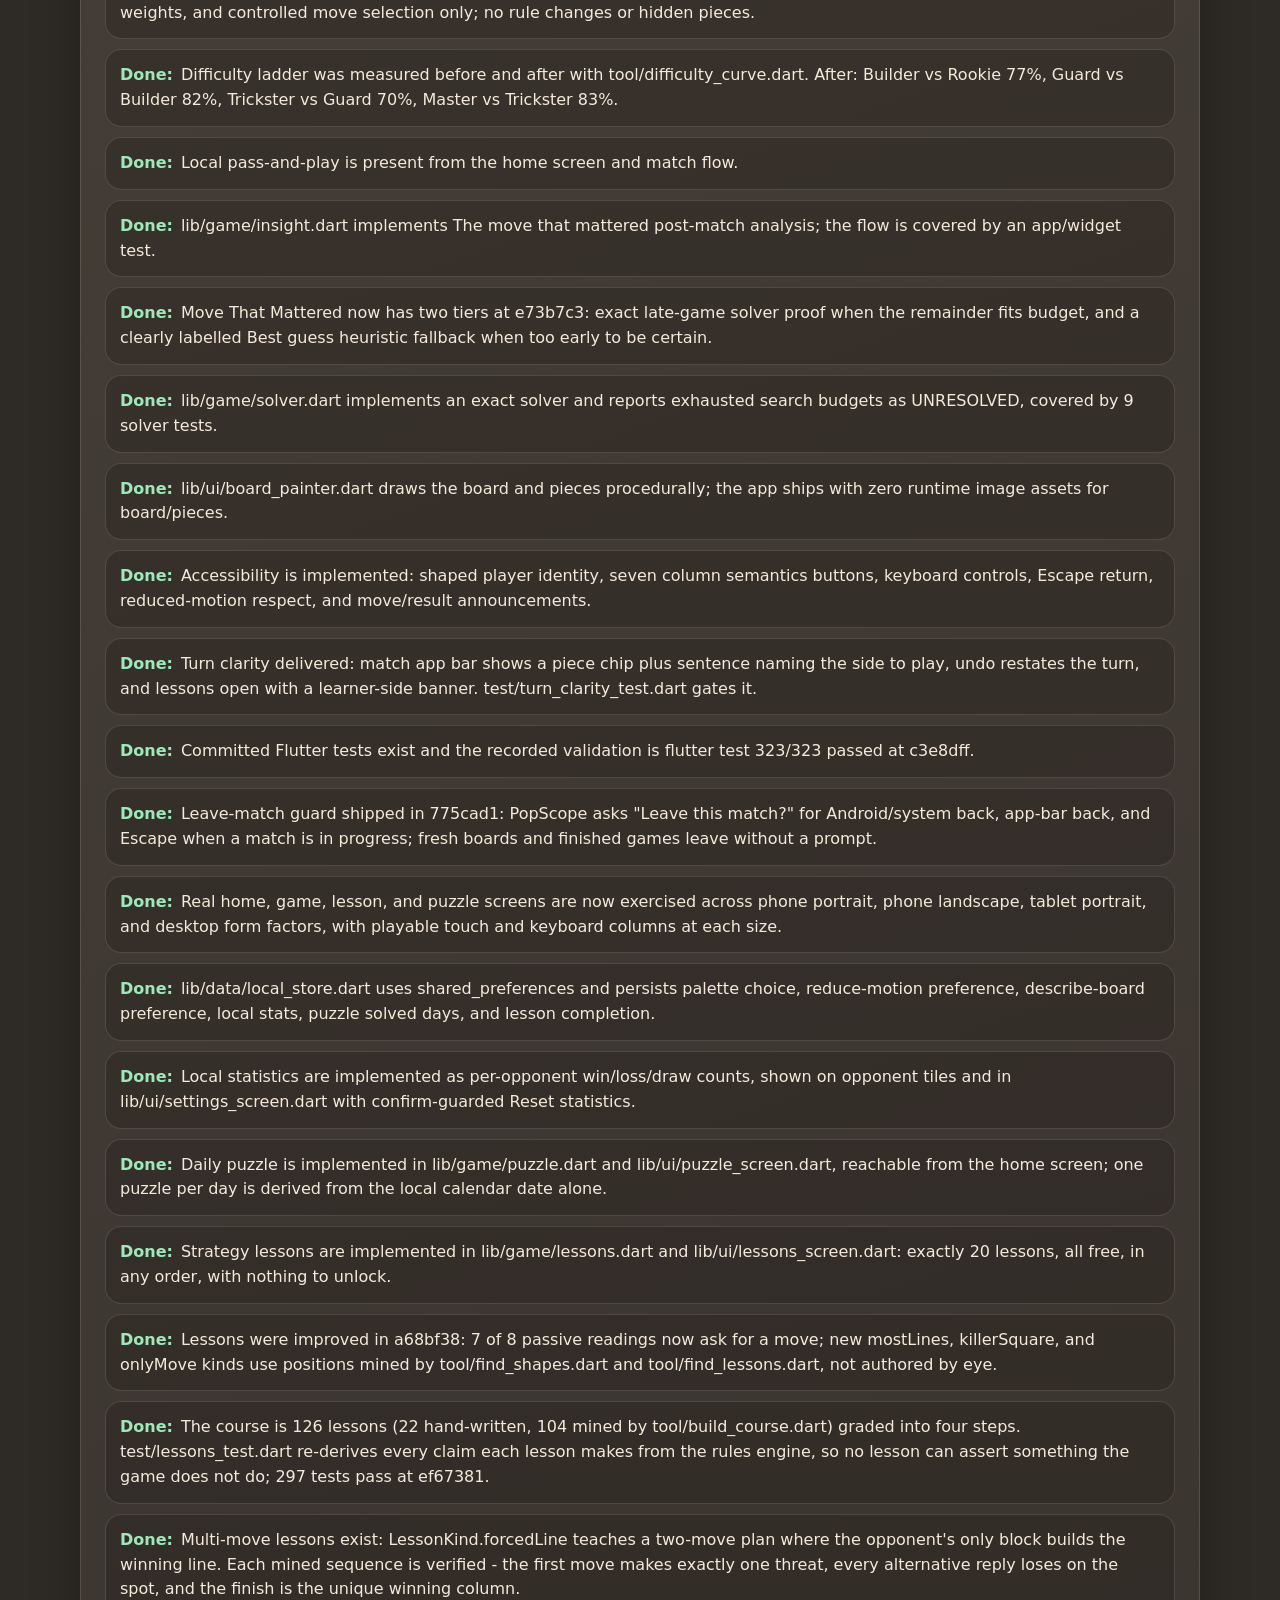
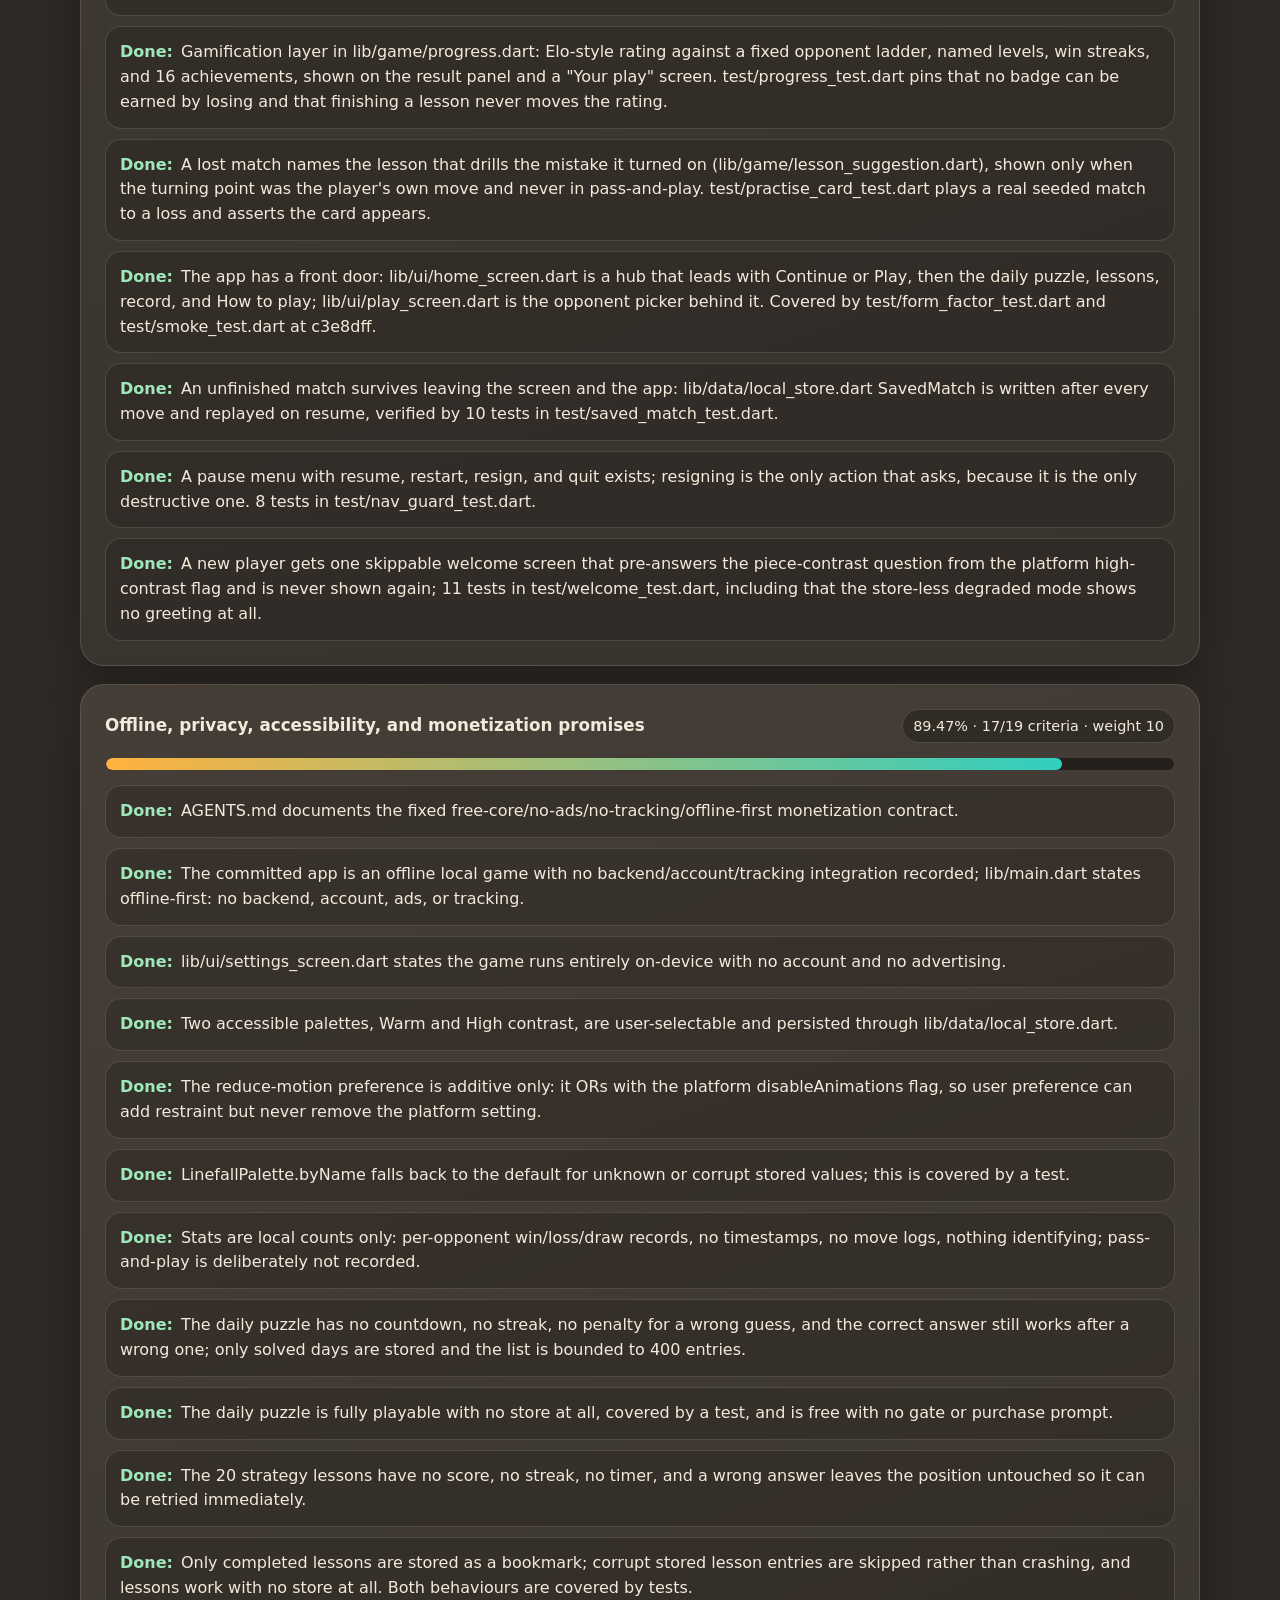
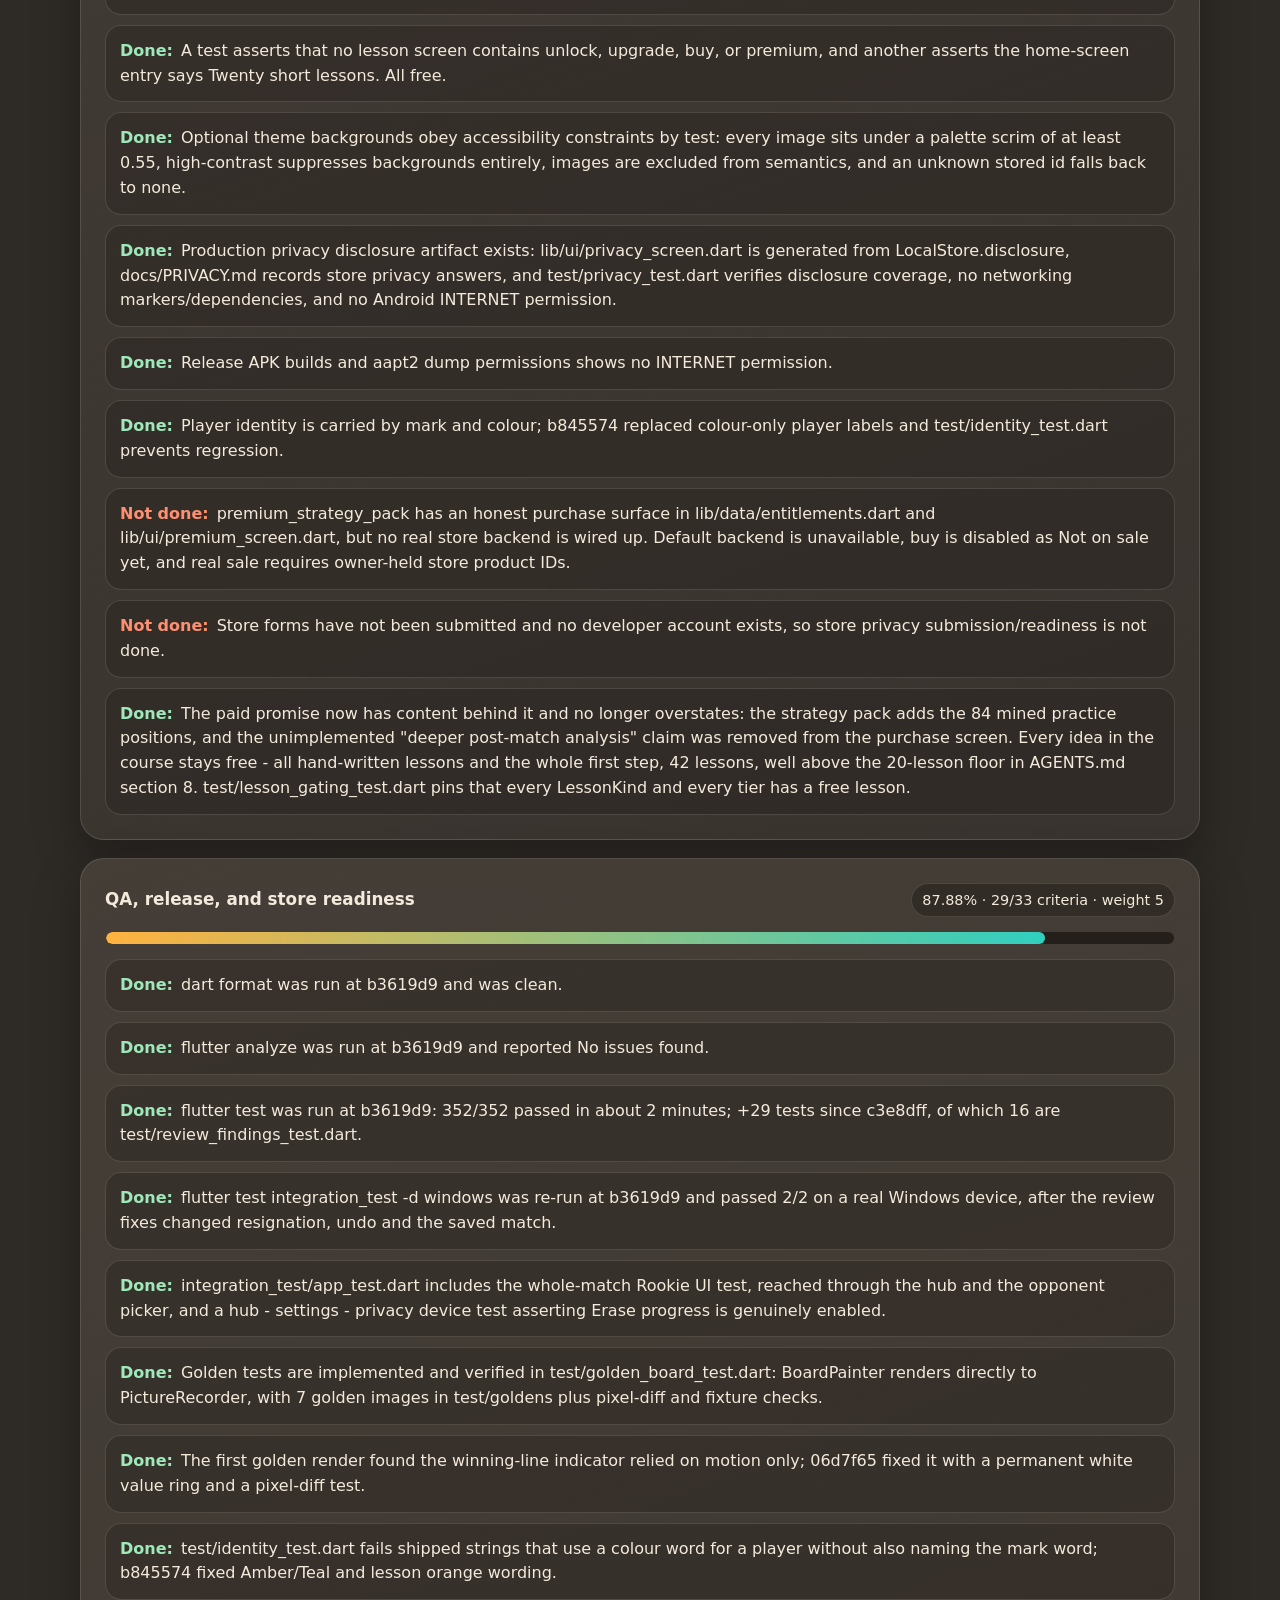
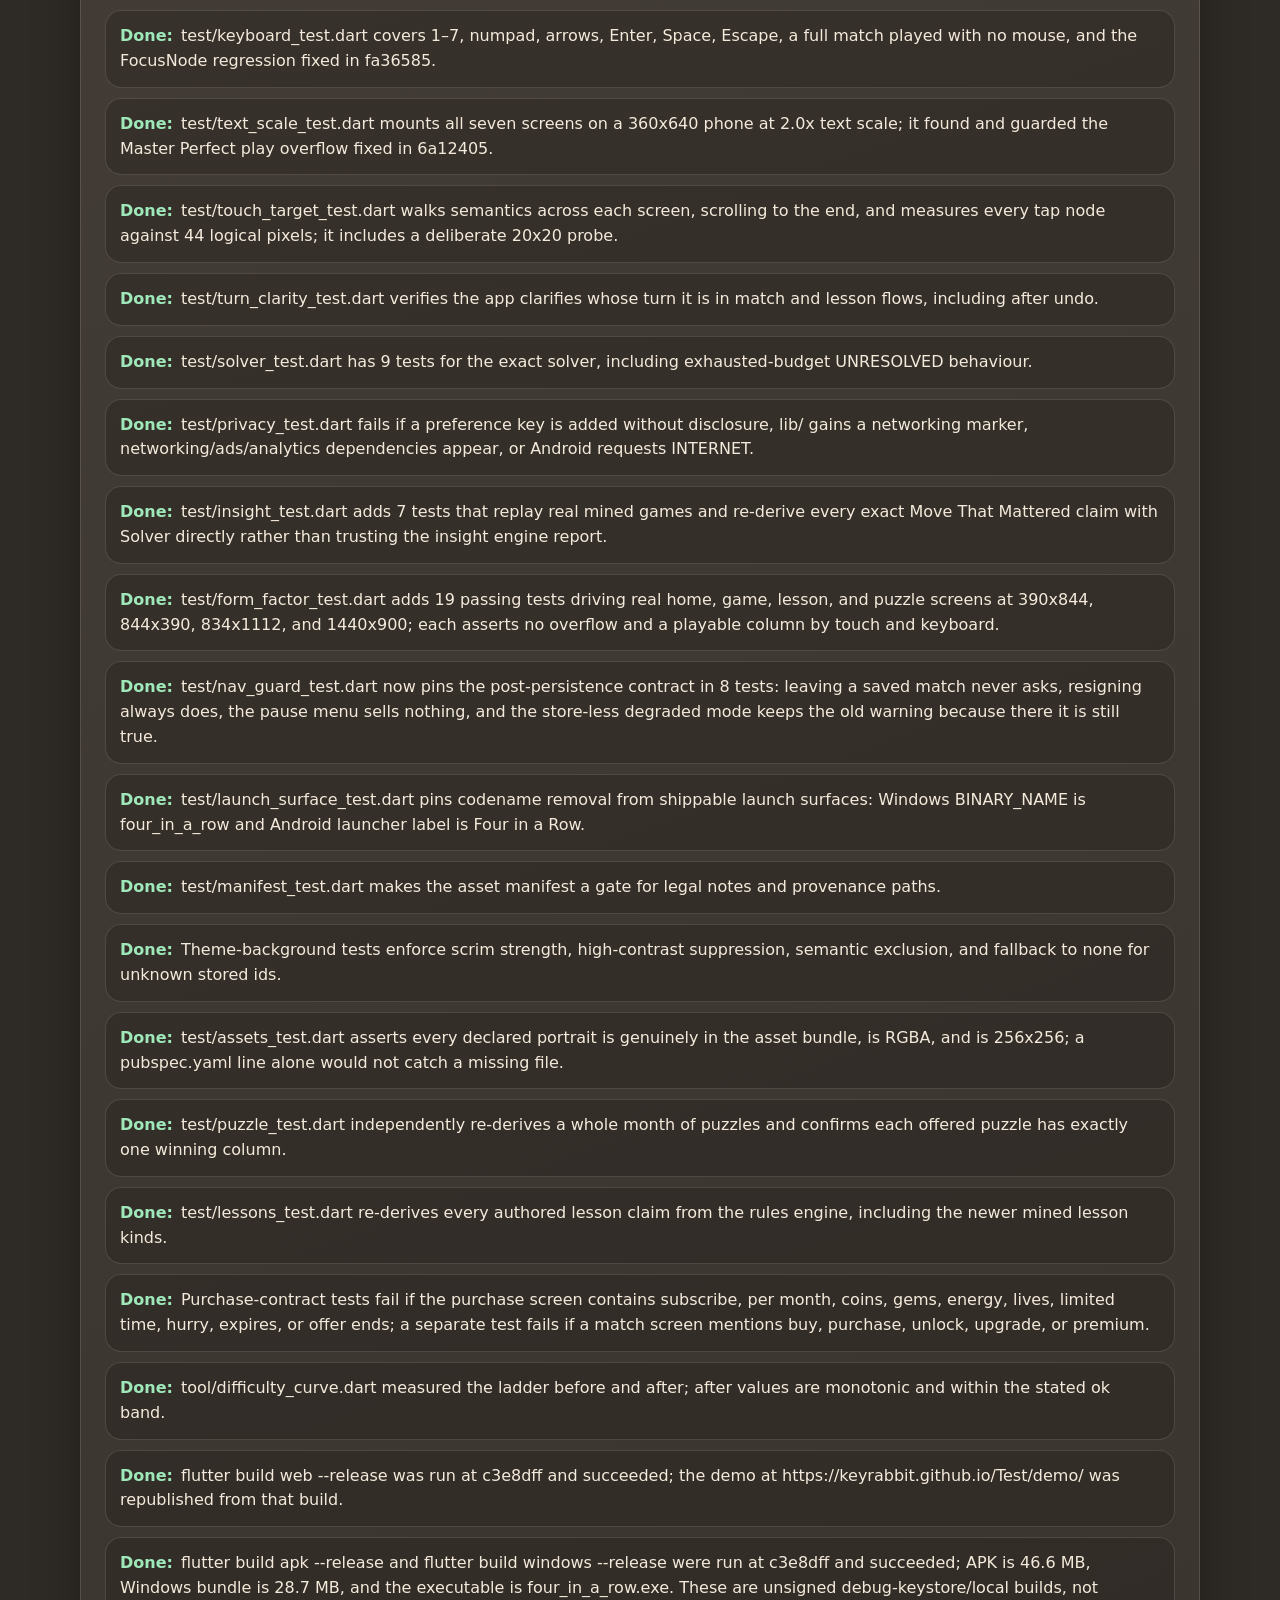
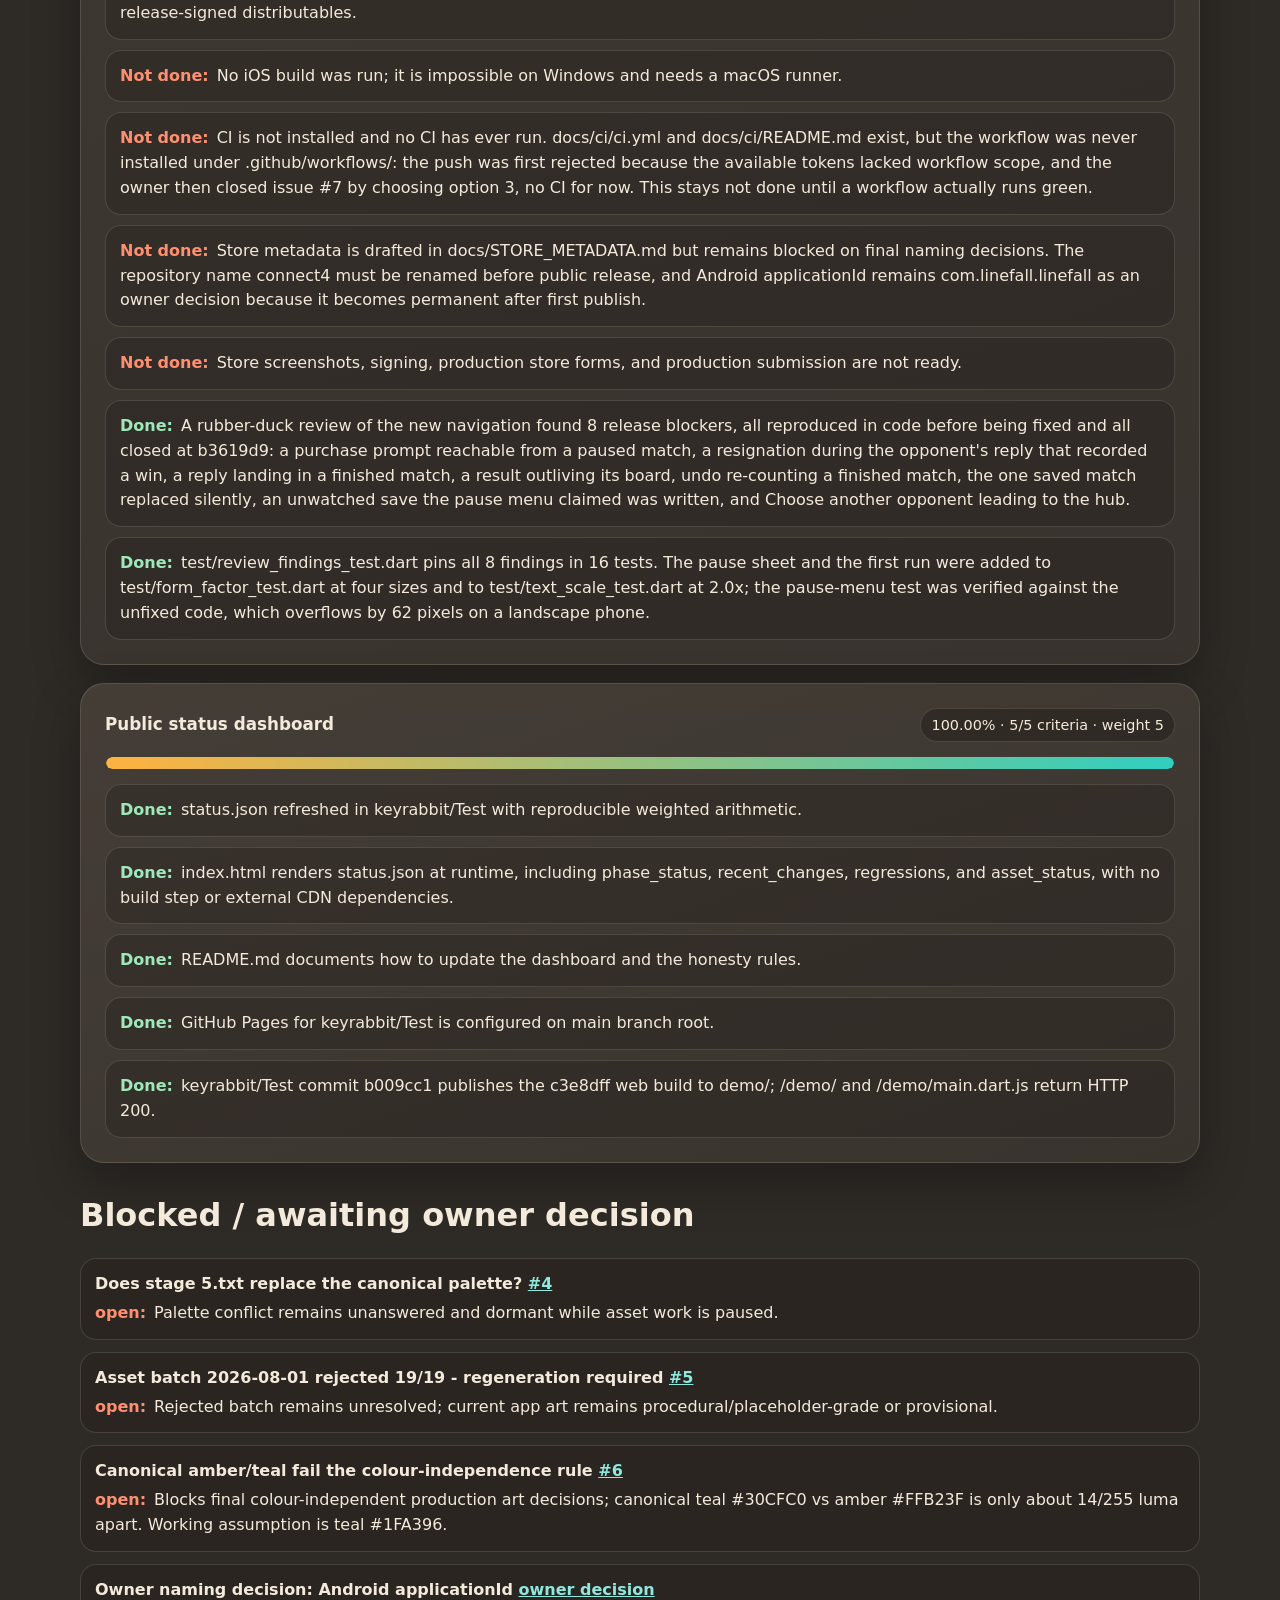
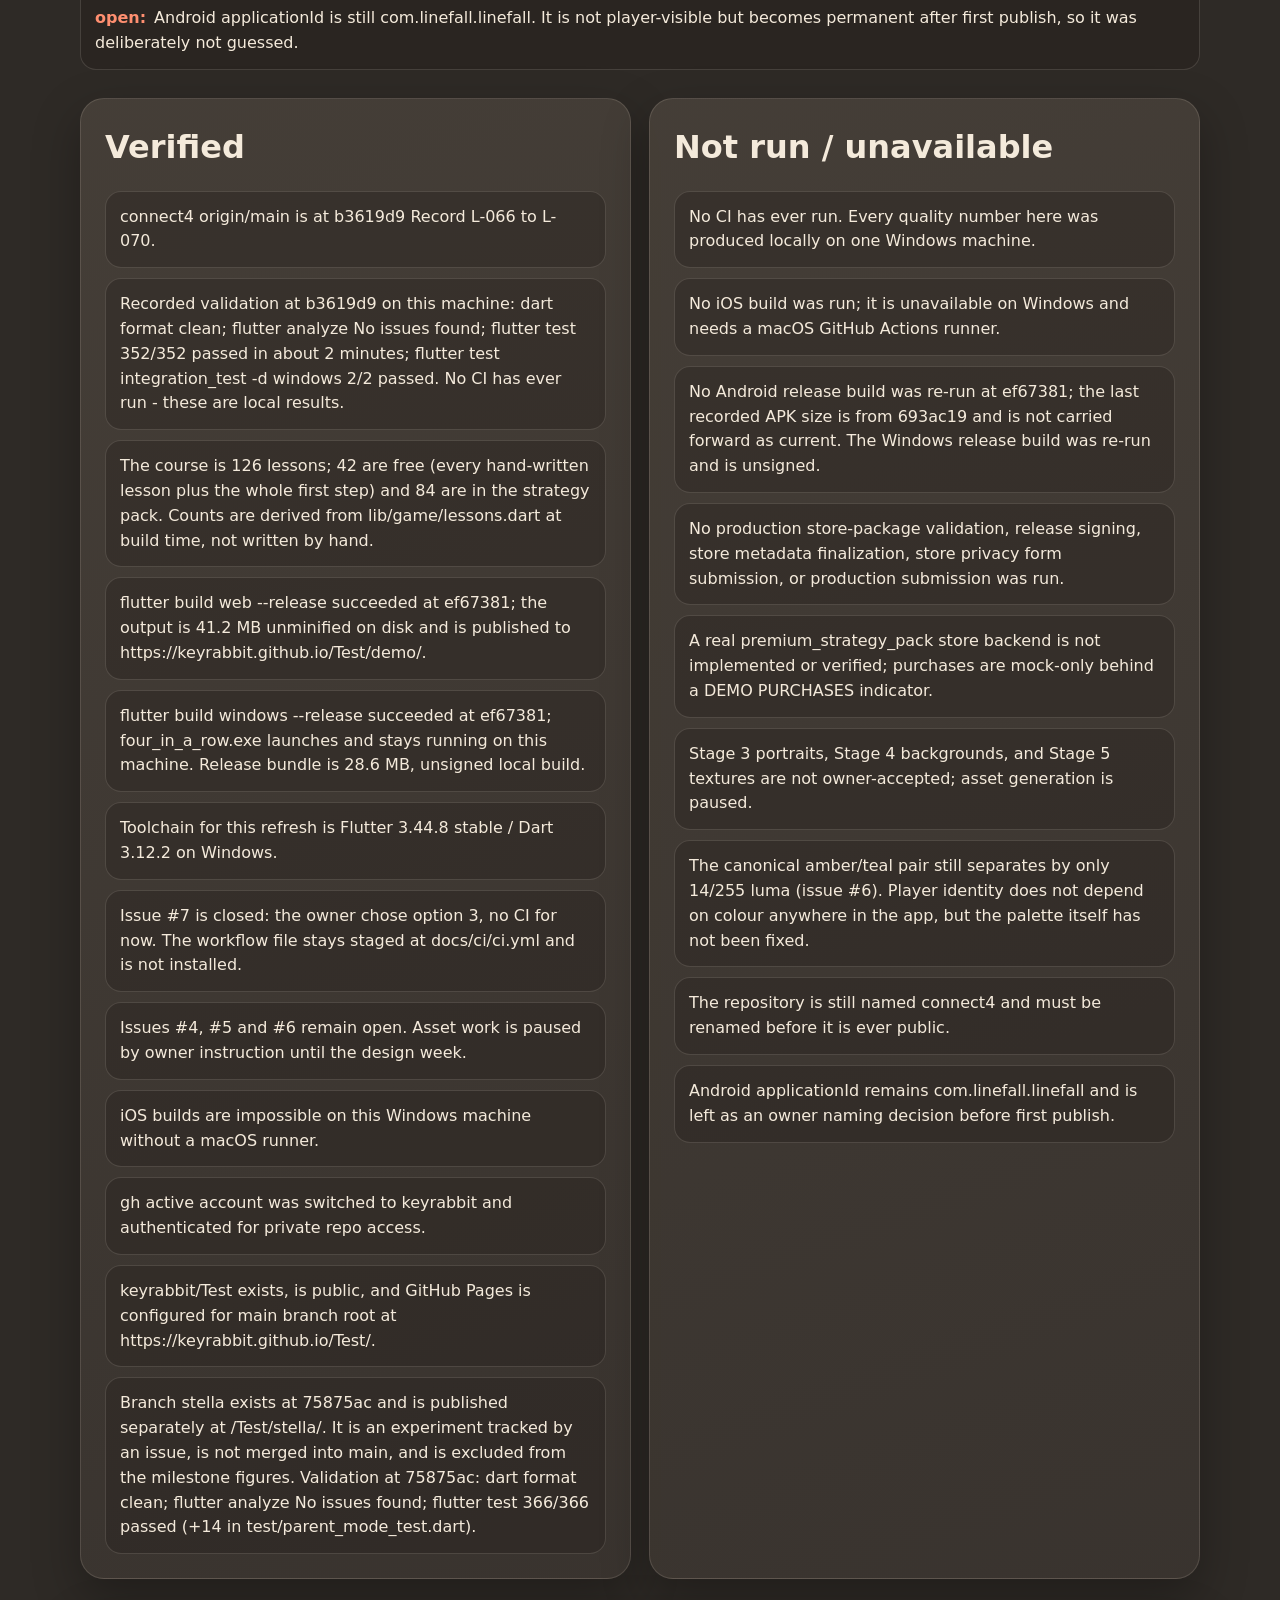
==== commit e8f7938a: "Publish the stella branch preview beside the main demo Branch stella (parent mode: rename the oppone" ====
--- a/index.html
+++ b/index.html
@@ -228,6 +228,13 @@
           <p class="note">${esc(data.demo_preview.note || 'Web is a development preview target only.')}</p>
           <a class="preview-link" href="${esc(data.demo_preview.url)}">Open playable preview</a>
         </section>` : '';
+      const branchPreview = data.branch_preview?.url ? `
+        <section class="card preview-card" aria-labelledby="branch-preview-heading">
+          <p class="eyebrow">Branch preview — not on main</p>
+          <h2 id="branch-preview-heading">${esc(data.branch_preview.label || 'Branch preview')}</h2>
+          <p class="note">${esc(data.branch_preview.note || '')}</p>
+          <a class="preview-link" href="${esc(data.branch_preview.url)}">Open branch preview</a>
+        </section>` : '';
       const changes = renderChanges(data.recent_changes);
       const regressions = renderRegressions(data.regressions);
       const assetStatus = renderAssetStatus(data.asset_status);
@@ -253,6 +260,7 @@
         </section>
 
         ${preview}
+        ${branchPreview}
 
         ${phase}
 
